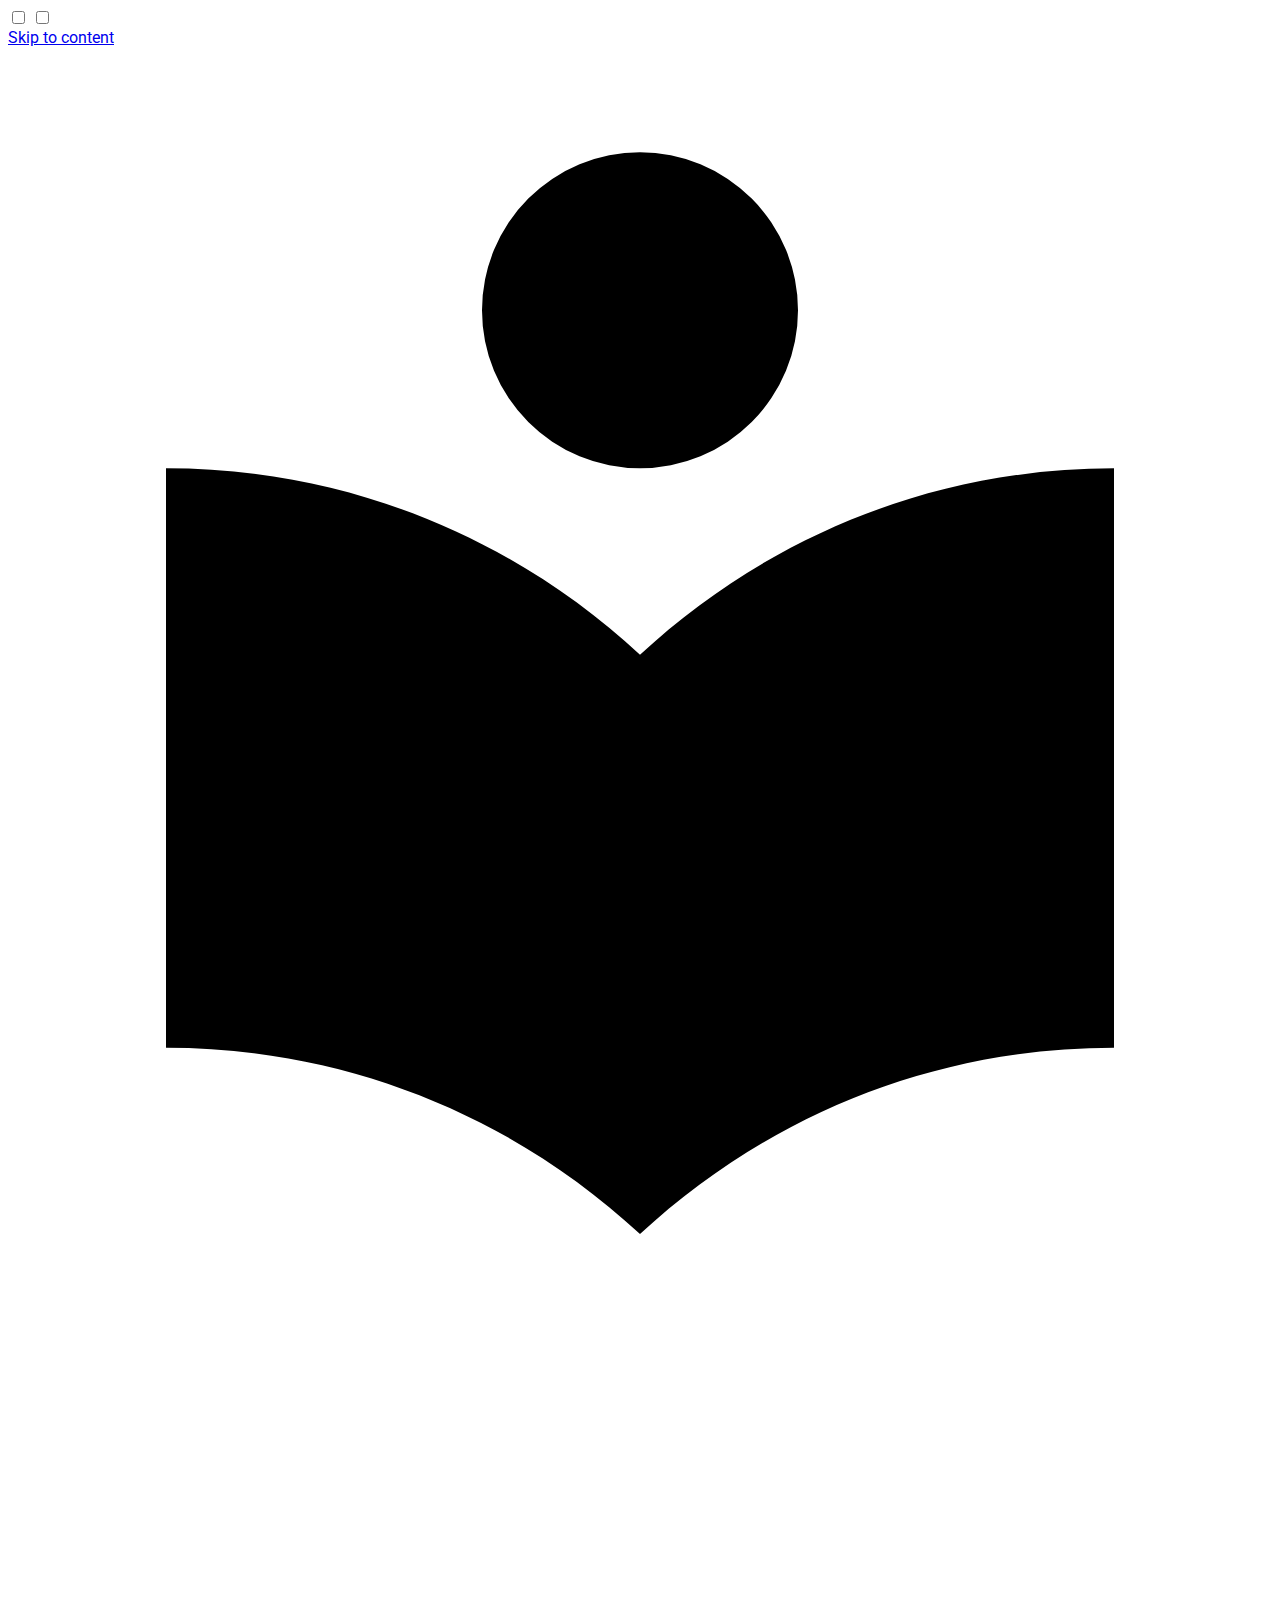
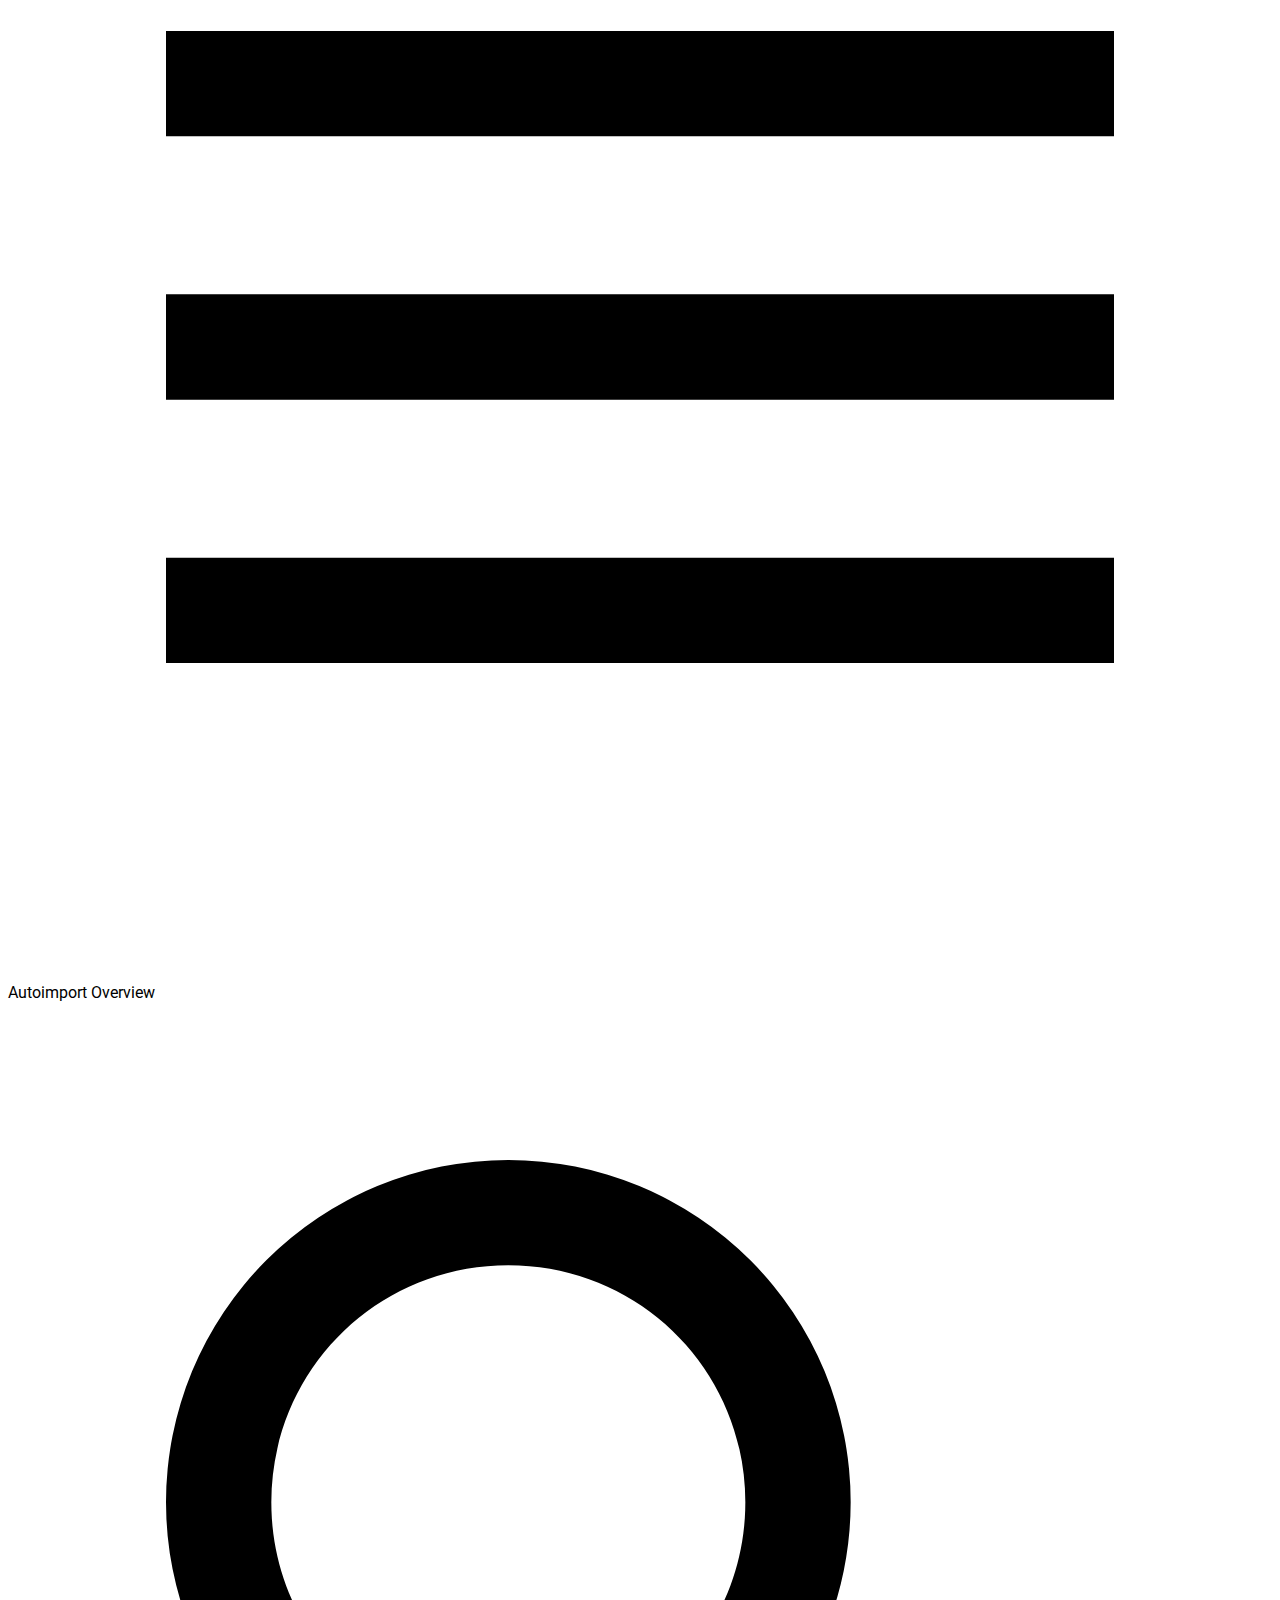
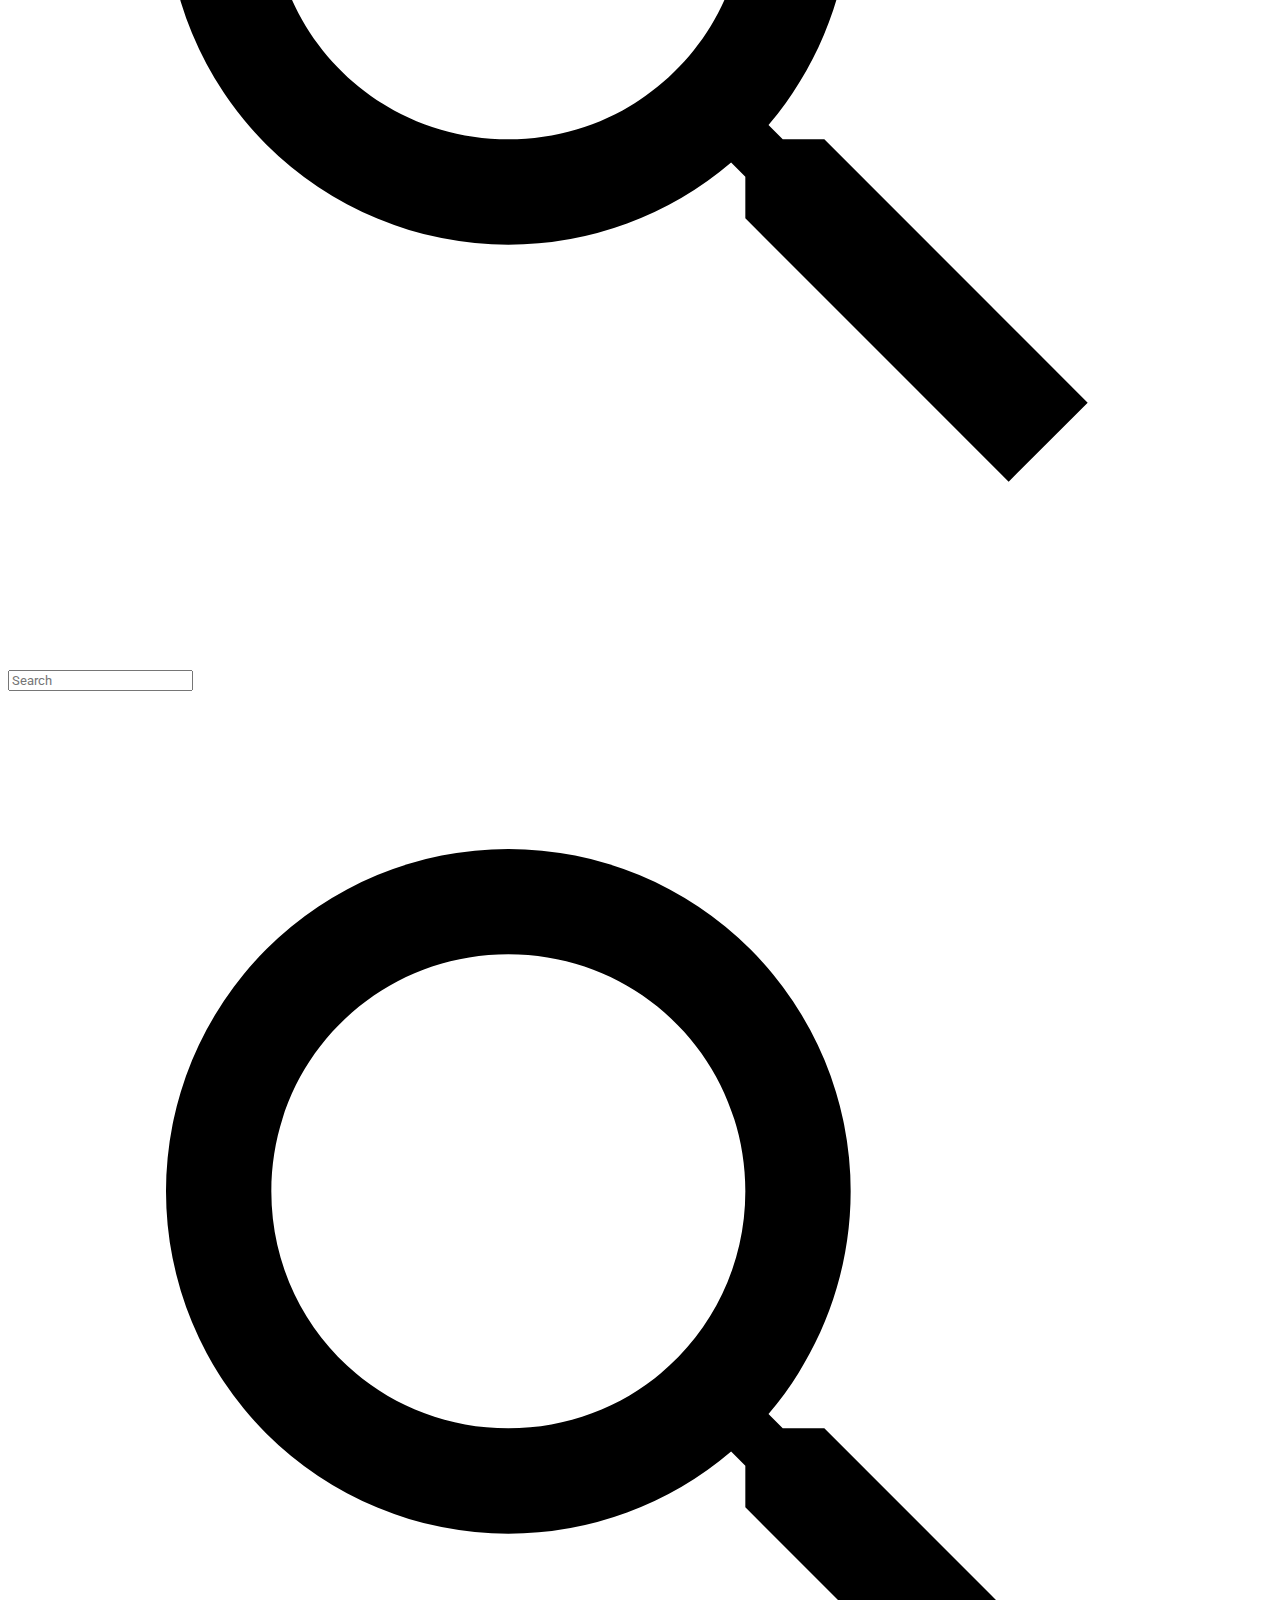
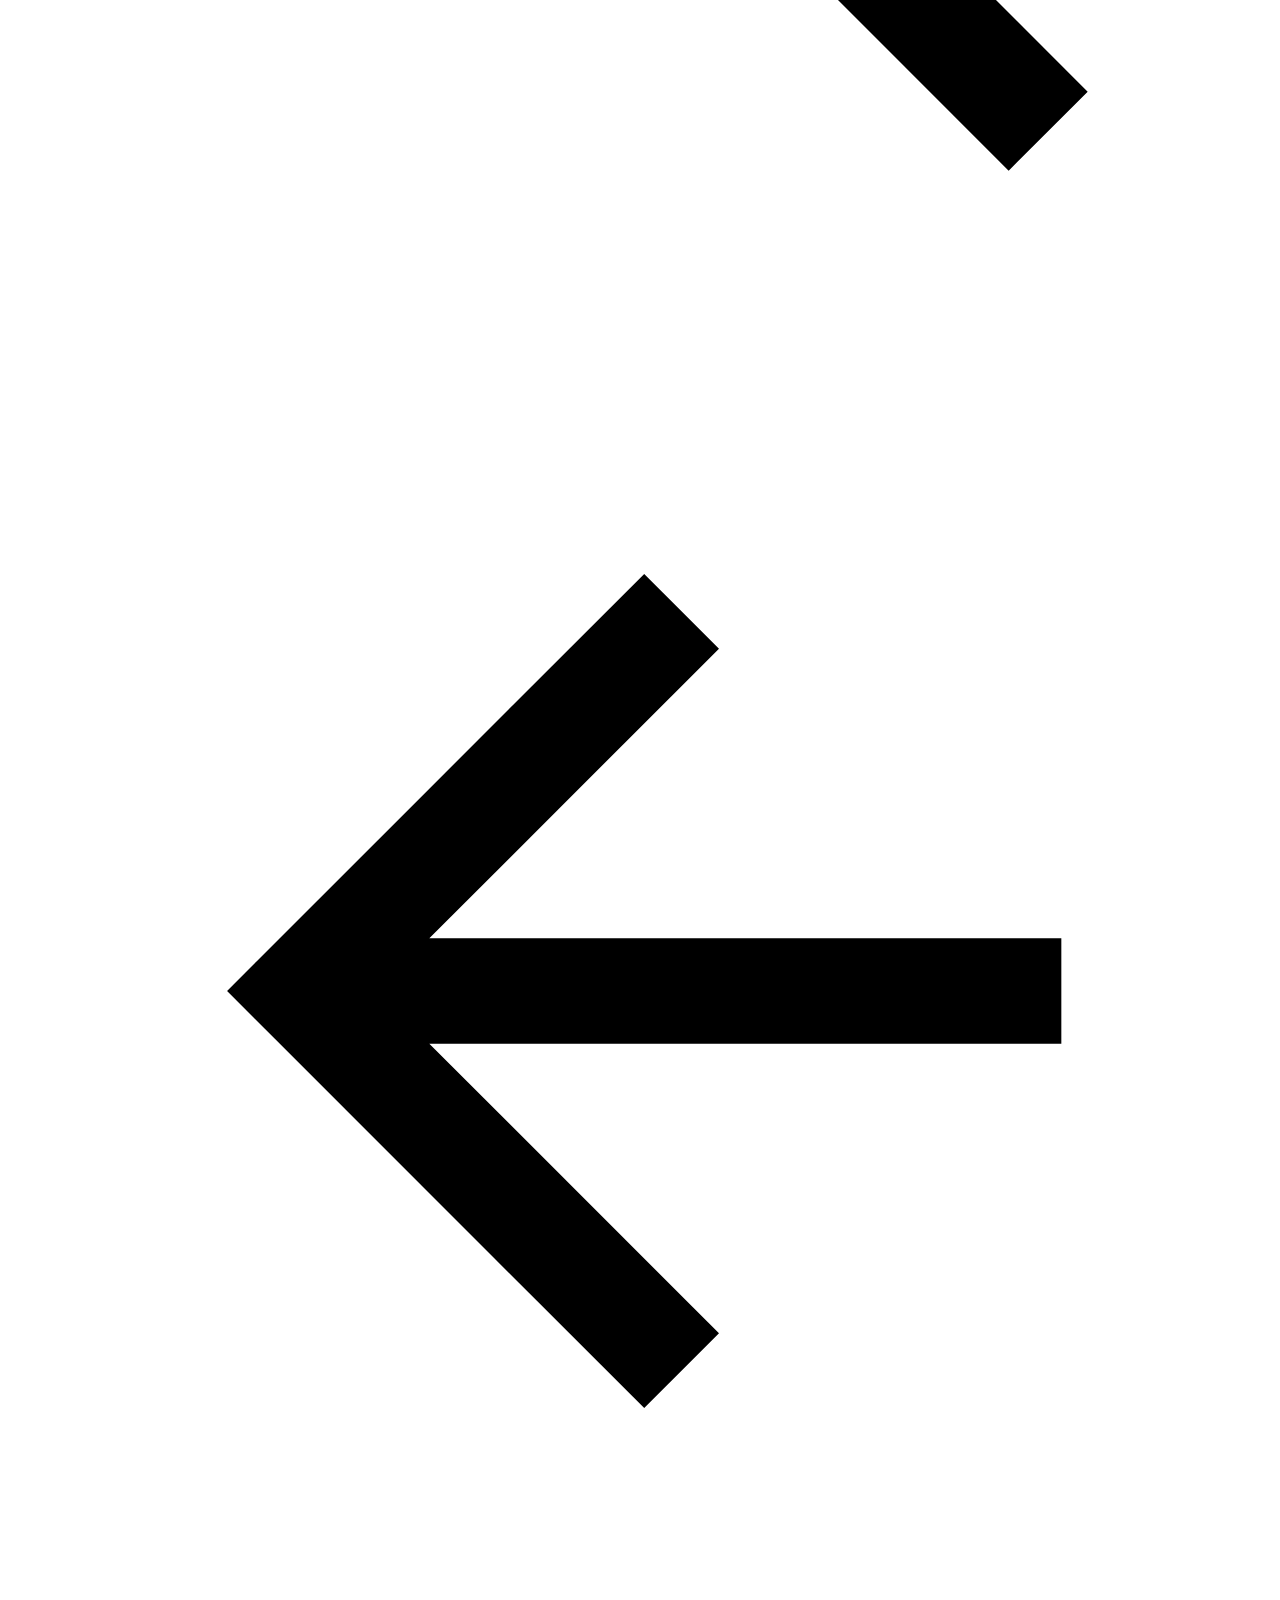
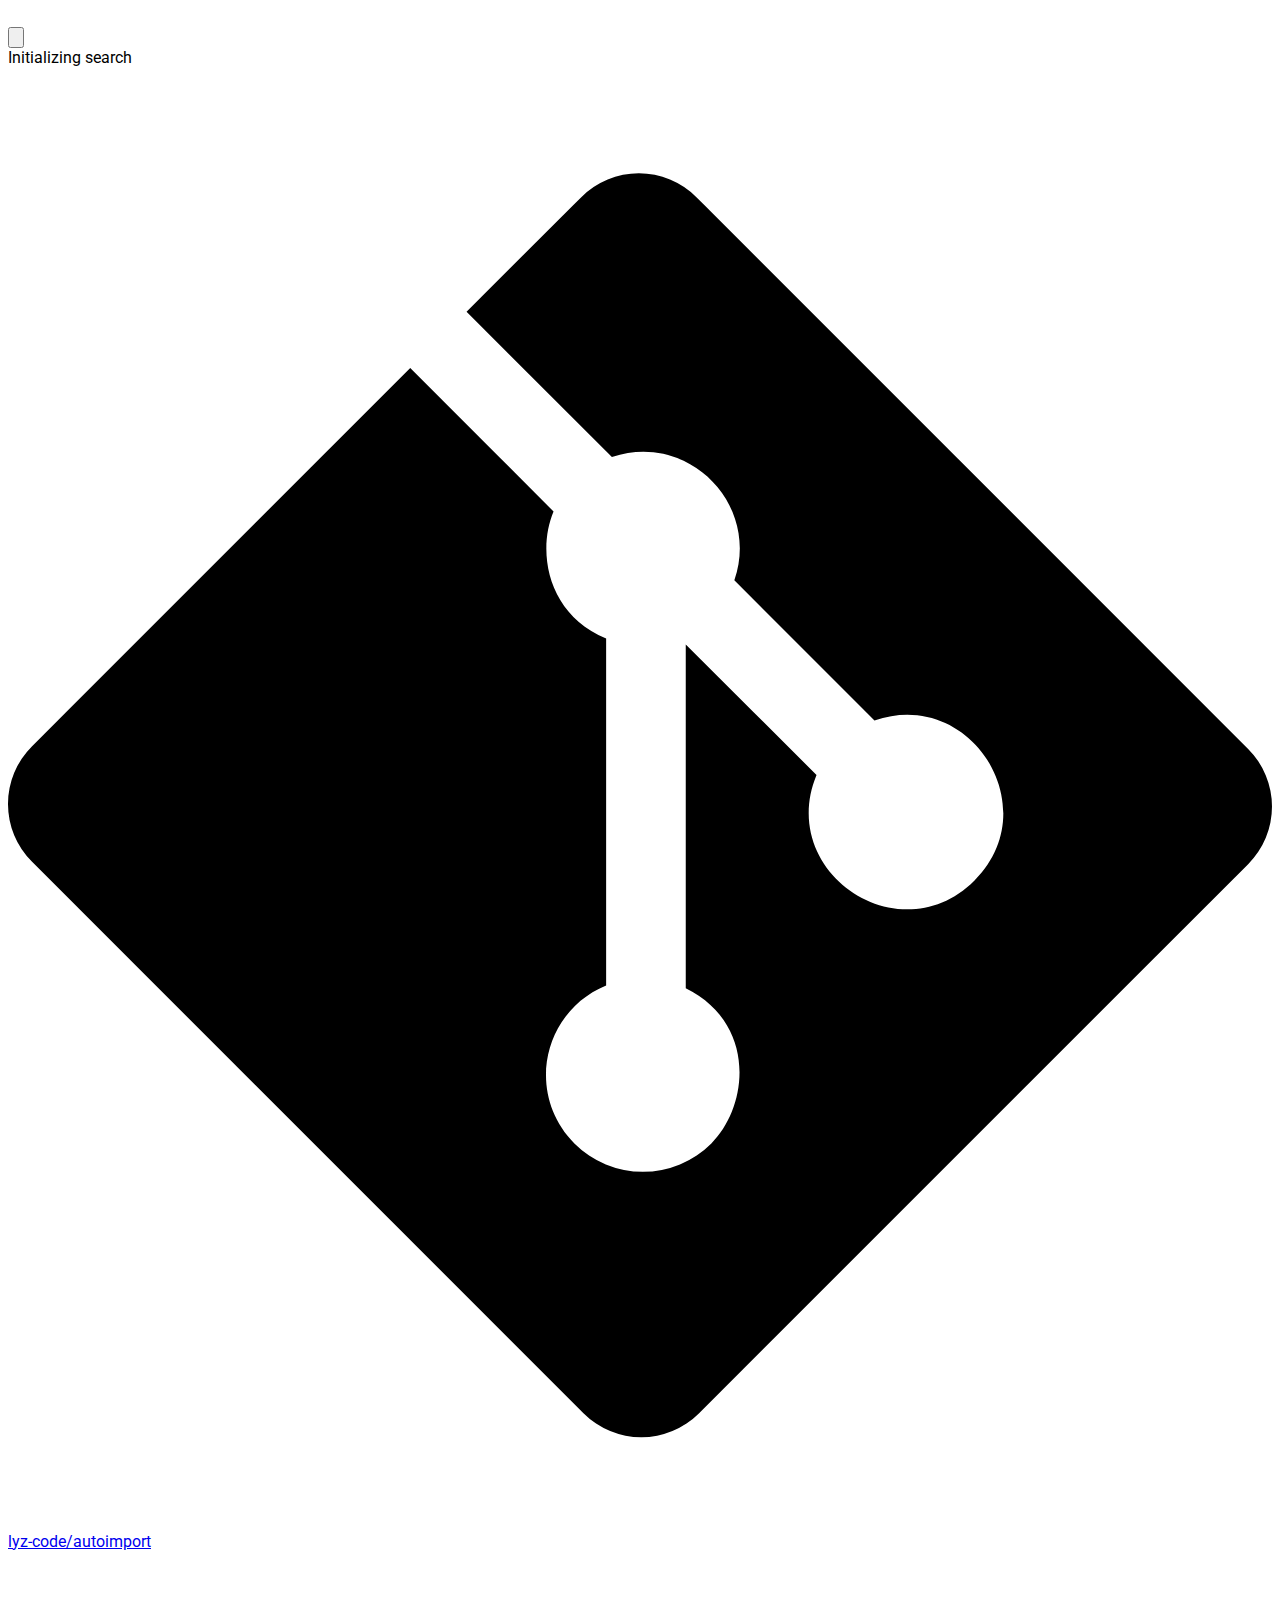
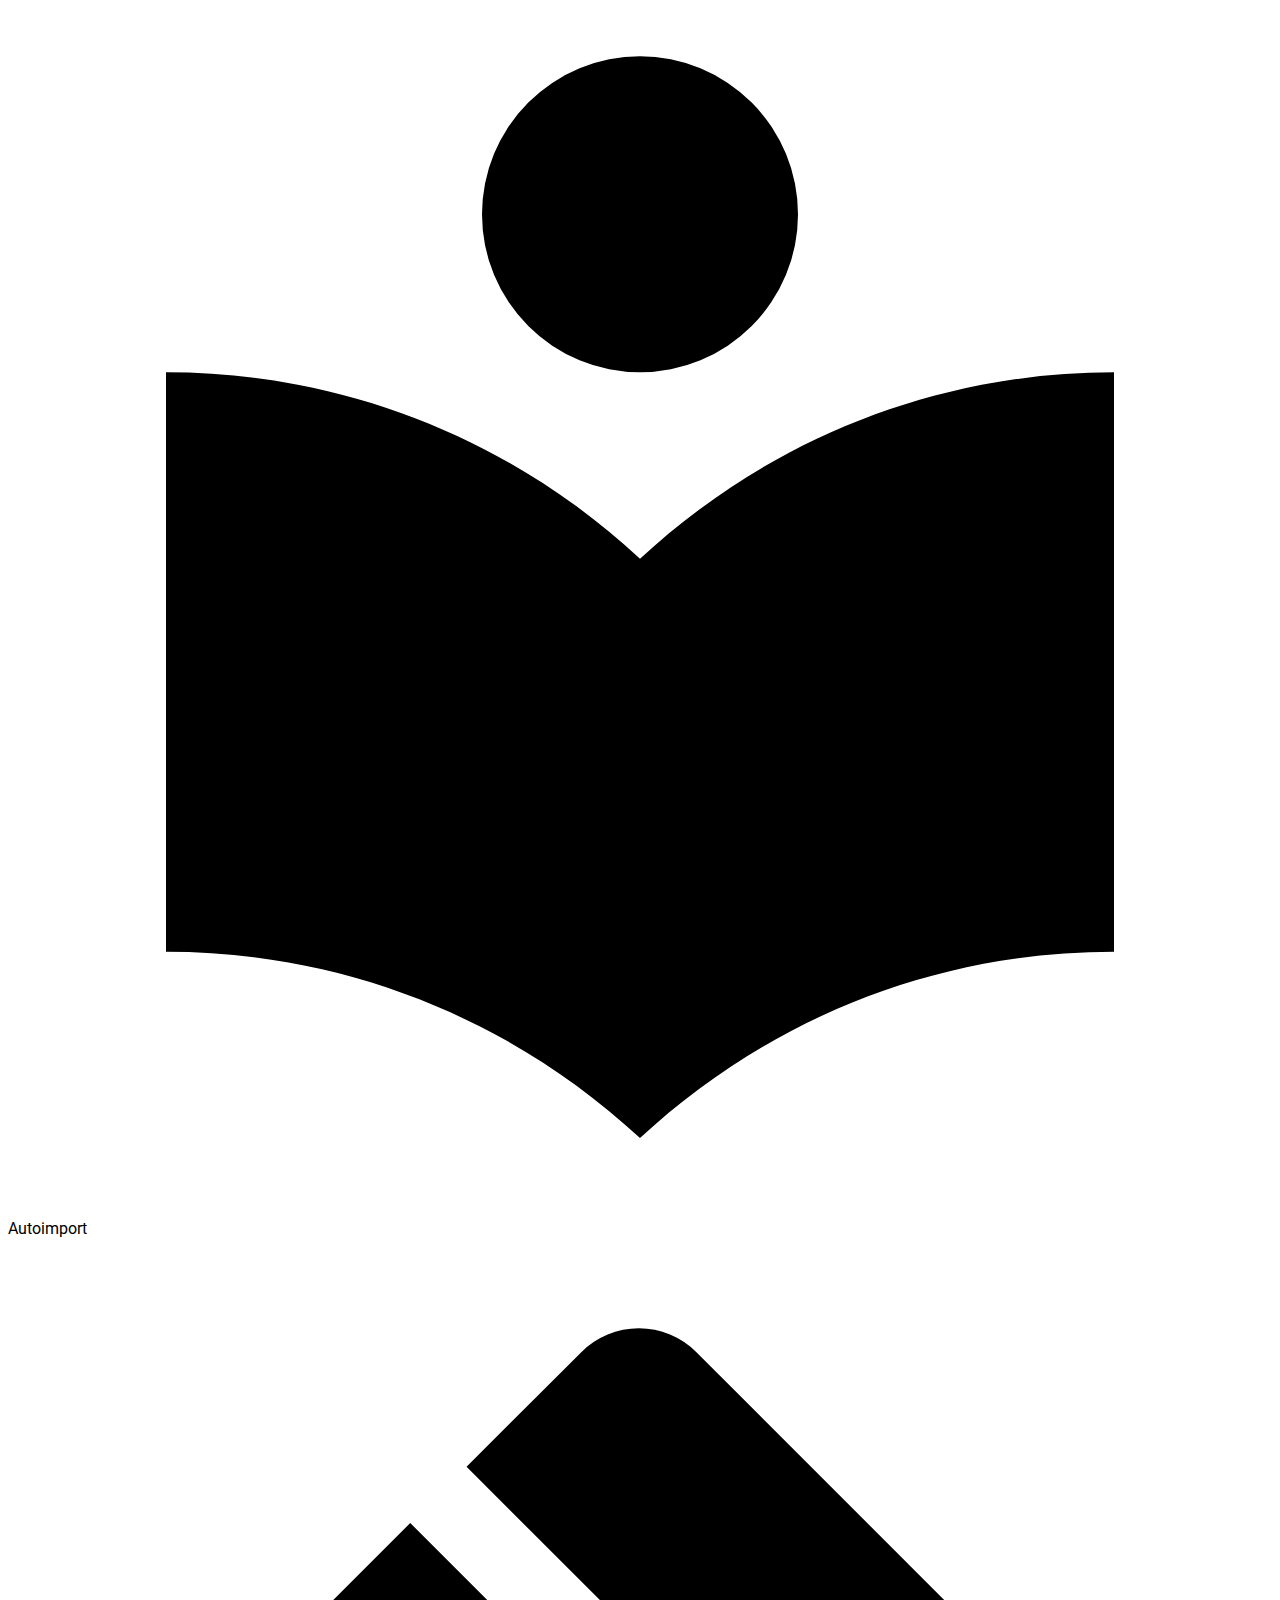
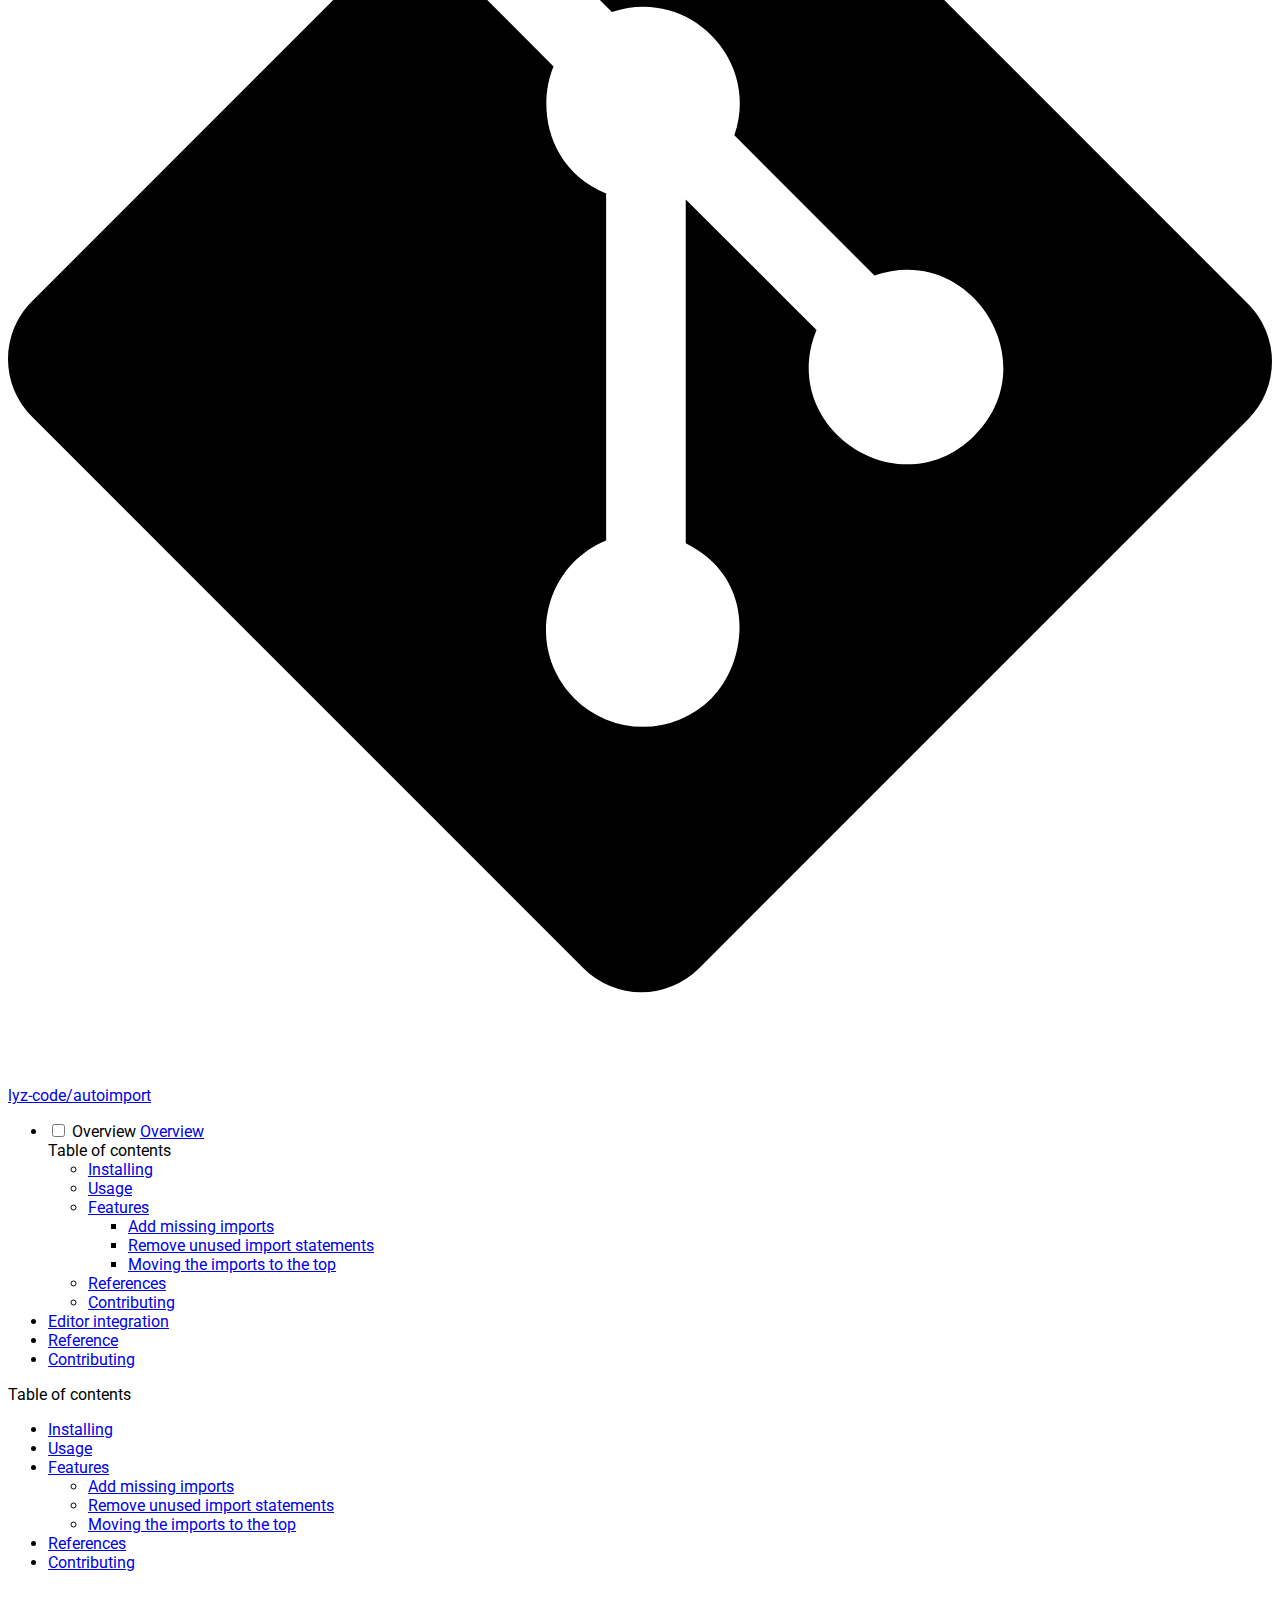
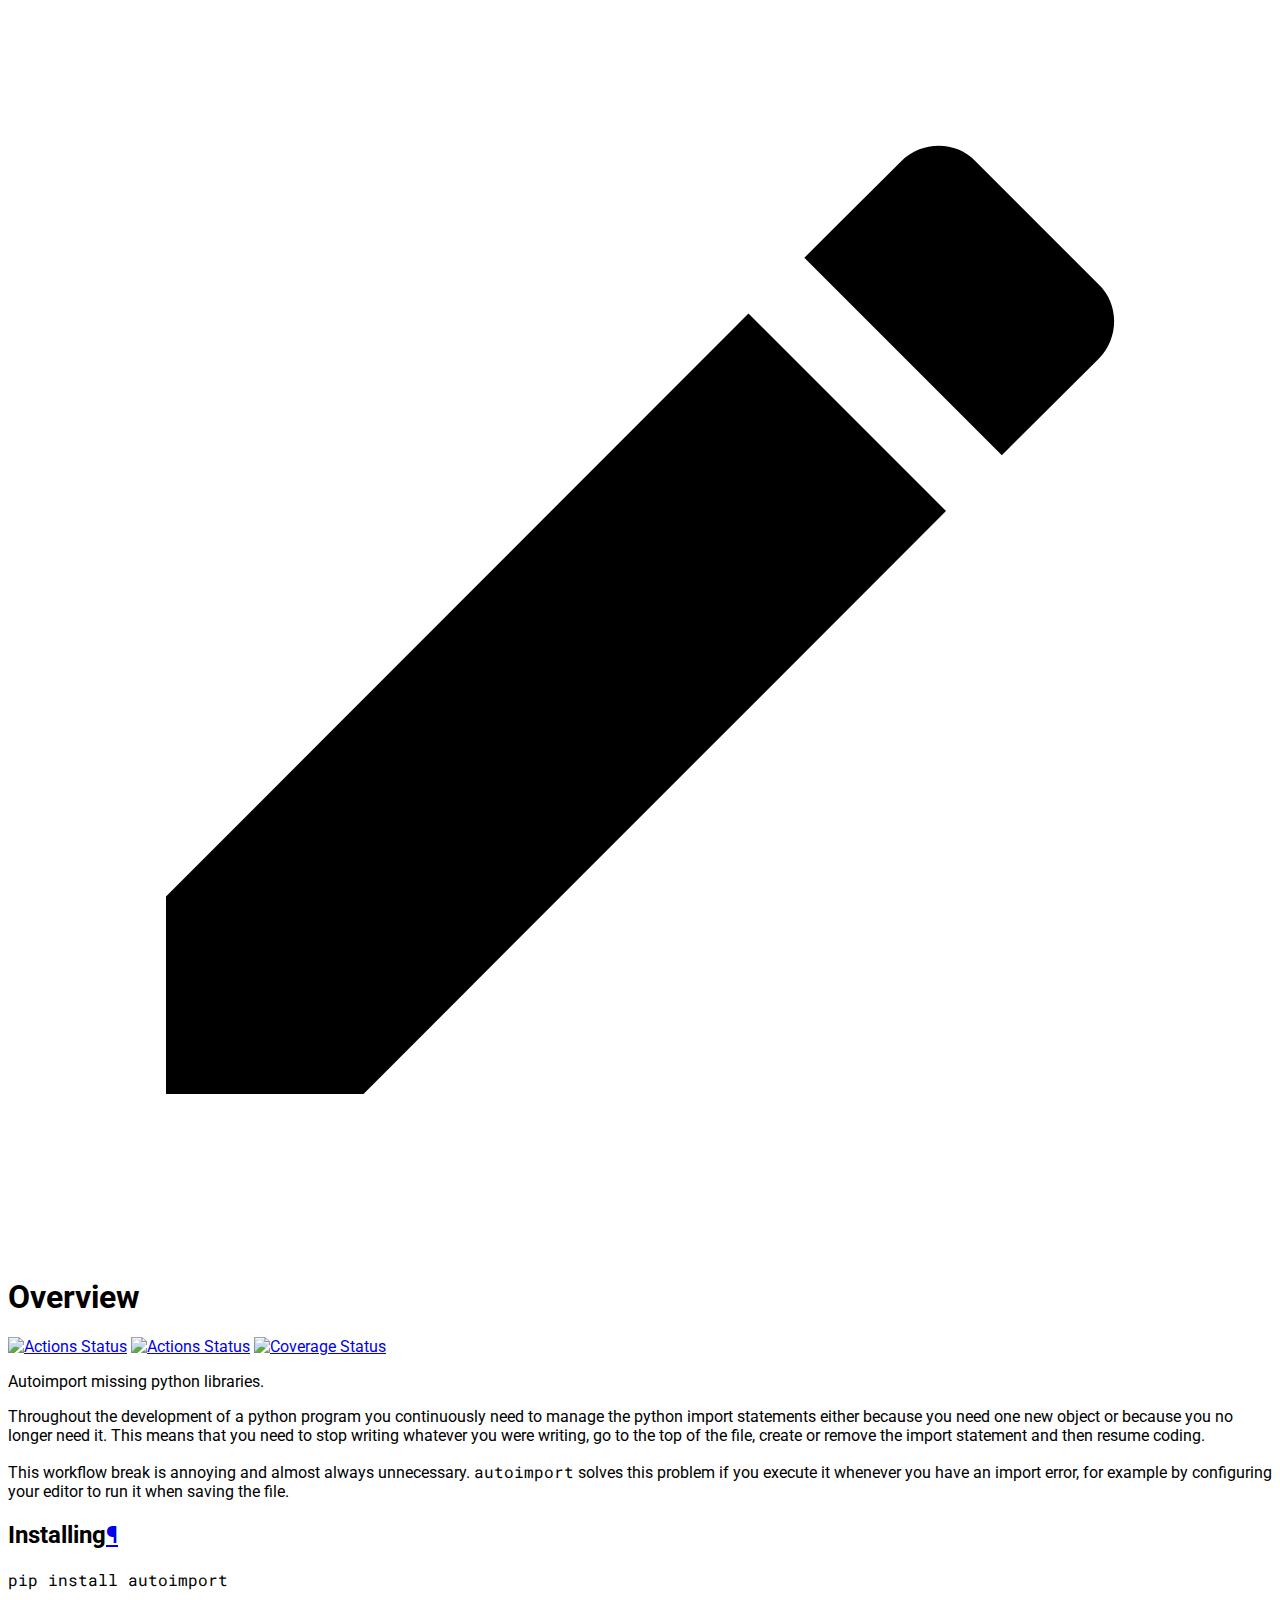
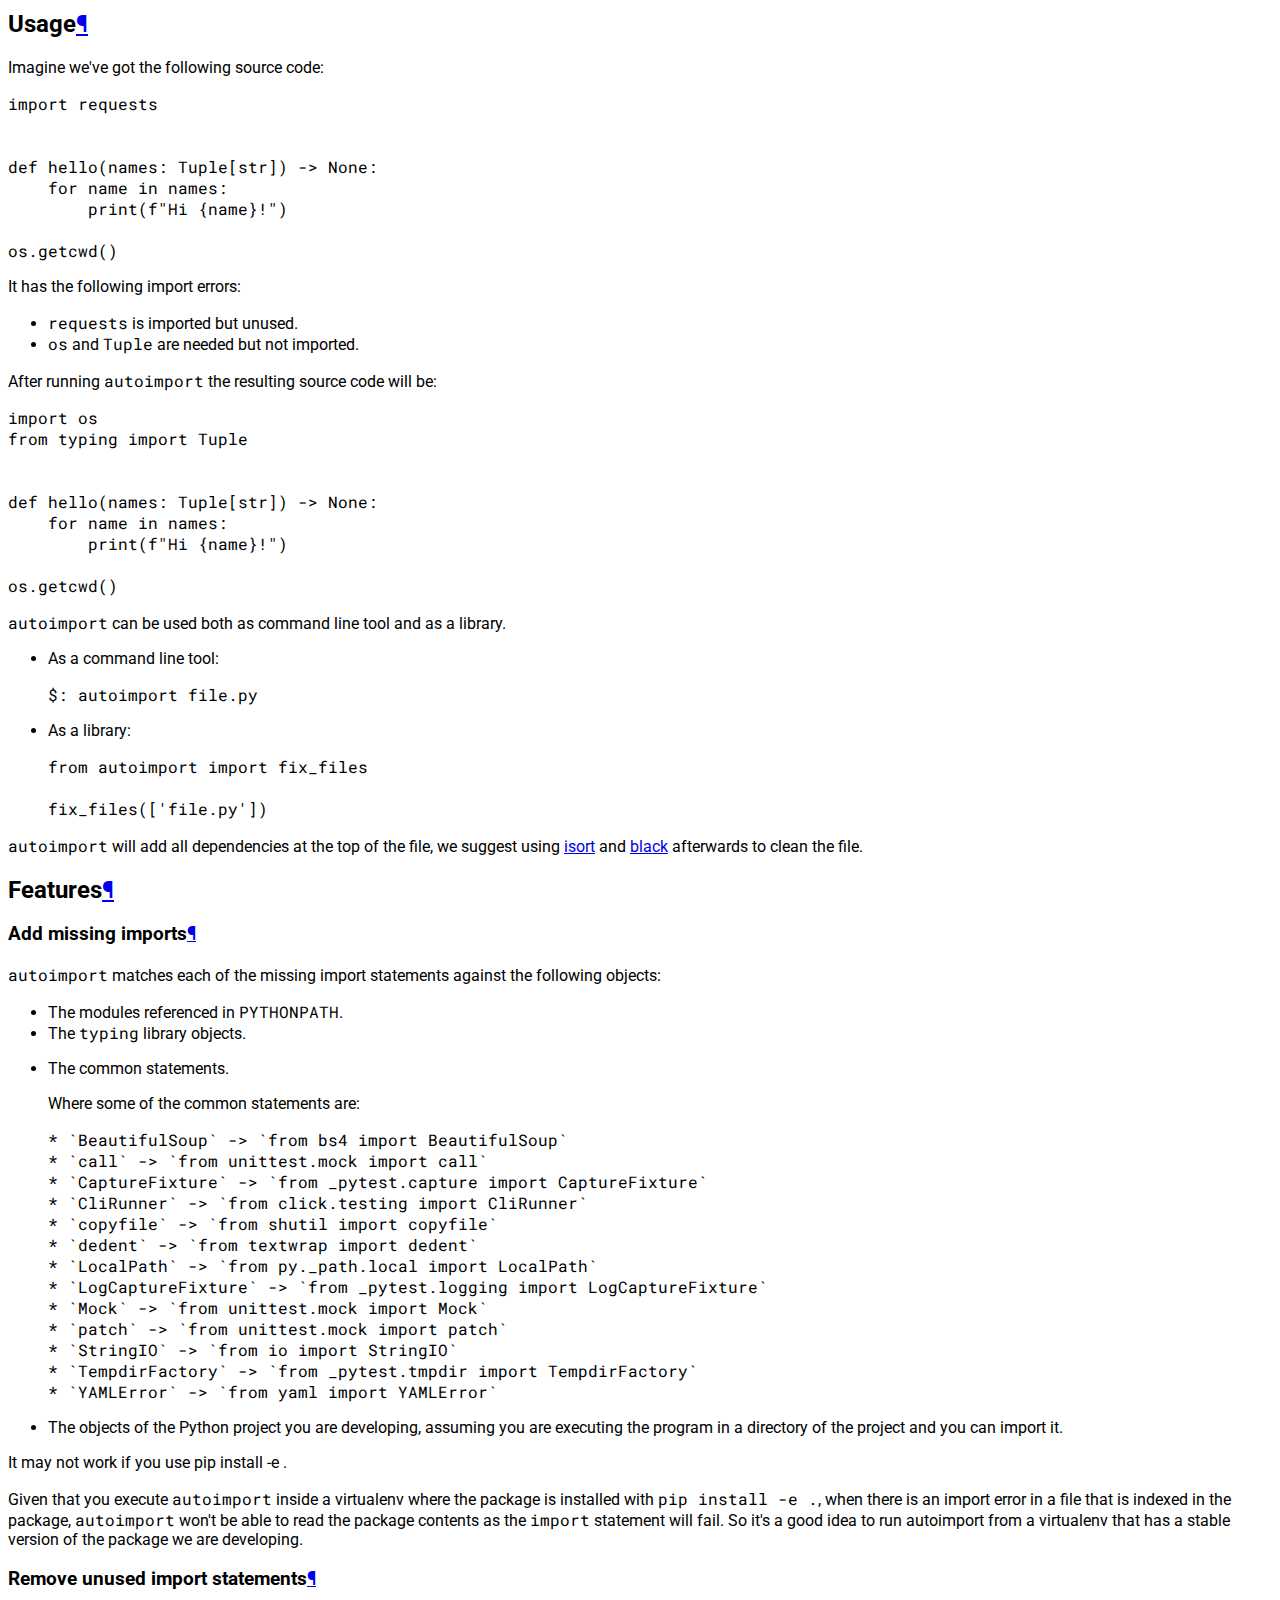
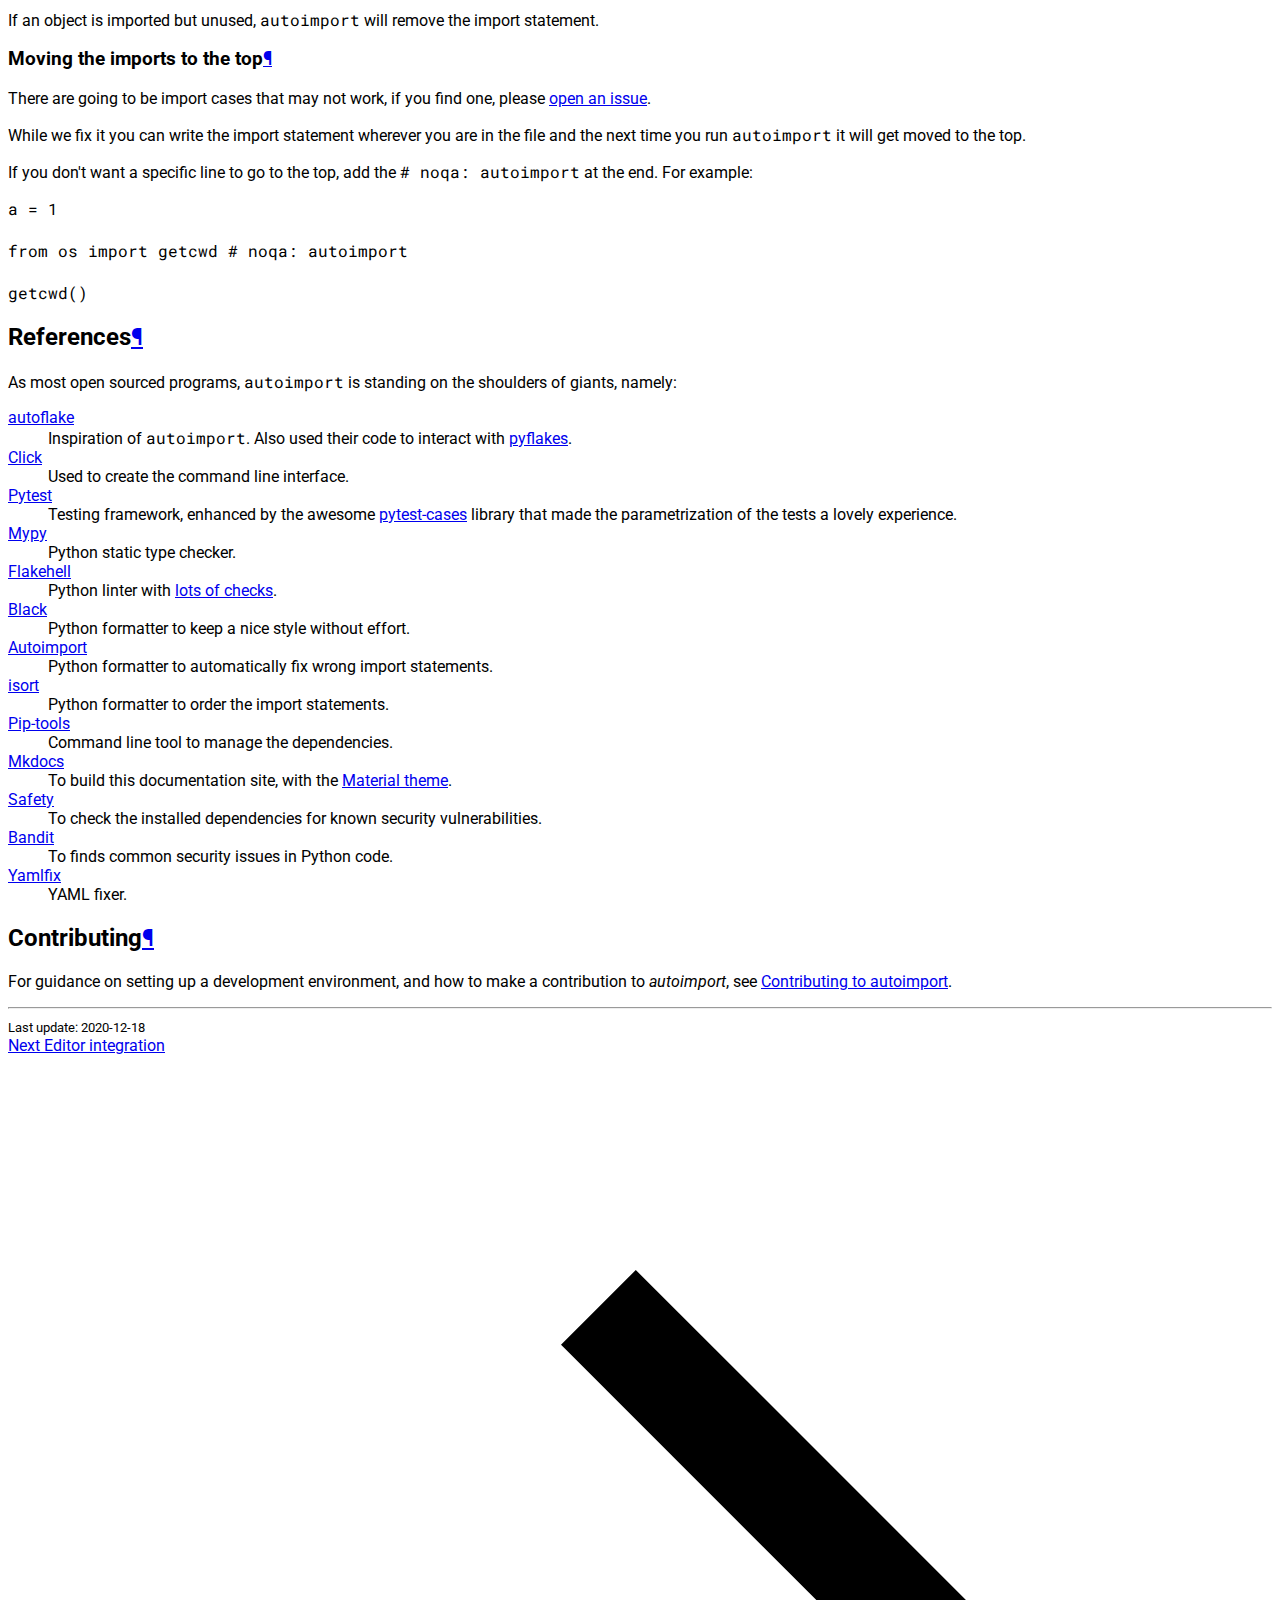
==== index.html @ 14c37ed3 "deploy: 58b71c7c22c865bc2e5f852d849bac4e841c8722" ====
<!doctype html><html lang=en class=no-js> <head><meta charset=utf-8><meta name=viewport content="width=device-width,initial-scale=1"><link href=https://lyz-code.github.io/autoimport/ rel=canonical><meta name=author content=Lyz><link rel="shortcut icon" href=assets/images/favicon.png><meta name=generator content="mkdocs-1.1.2, mkdocs-material-6.1.7"><title>Autoimport</title><link rel=stylesheet href=assets/stylesheets/main.19753c6b.min.css><link rel=stylesheet href=assets/stylesheets/palette.196e0c26.min.css><meta name=theme-color content=#546d78><link href=https://fonts.gstatic.com rel=preconnect crossorigin><link rel=stylesheet href="https://fonts.googleapis.com/css?family=Roboto:300,400,400i,700%7CRoboto+Mono&display=fallback"><style>body,input{font-family:"Roboto",-apple-system,BlinkMacSystemFont,Helvetica,Arial,sans-serif}code,kbd,pre{font-family:"Roboto Mono",SFMono-Regular,Consolas,Menlo,monospace}</style><link rel=stylesheet href=css/timeago.css><link rel=stylesheet href=stylesheets/extra.css><link rel=stylesheet href=stylesheets/links.css></head> <body dir=ltr data-md-color-scheme data-md-color-primary=blue-grey data-md-color-accent=light-blue> <input class=md-toggle data-md-toggle=drawer type=checkbox id=__drawer autocomplete=off> <input class=md-toggle data-md-toggle=search type=checkbox id=__search autocomplete=off> <label class=md-overlay for=__drawer></label> <div data-md-component=skip> <a href=#installing class=md-skip> Skip to content </a> </div> <div data-md-component=announce> </div> <header class=md-header data-md-component=header> <nav class="md-header-nav md-grid" aria-label=Header> <a href=https://lyz-code.github.io/autoimport title=Autoimport class="md-header-nav__button md-logo" aria-label=Autoimport> <svg xmlns=http://www.w3.org/2000/svg viewbox="0 0 24 24"><path d="M12 8a3 3 0 003-3 3 3 0 00-3-3 3 3 0 00-3 3 3 3 0 003 3m0 3.54C9.64 9.35 6.5 8 3 8v11c3.5 0 6.64 1.35 9 3.54 2.36-2.19 5.5-3.54 9-3.54V8c-3.5 0-6.64 1.35-9 3.54z"/></svg> </a> <label class="md-header-nav__button md-icon" for=__drawer> <svg xmlns=http://www.w3.org/2000/svg viewbox="0 0 24 24"><path d="M3 6h18v2H3V6m0 5h18v2H3v-2m0 5h18v2H3v-2z"/></svg> </label> <div class=md-header-nav__title data-md-component=header-title> <div class=md-header-nav__ellipsis> <span class="md-header-nav__topic md-ellipsis"> Autoimport </span> <span class="md-header-nav__topic md-ellipsis"> Overview </span> </div> </div> <label class="md-header-nav__button md-icon" for=__search> <svg xmlns=http://www.w3.org/2000/svg viewbox="0 0 24 24"><path d="M9.5 3A6.5 6.5 0 0116 9.5c0 1.61-.59 3.09-1.56 4.23l.27.27h.79l5 5-1.5 1.5-5-5v-.79l-.27-.27A6.516 6.516 0 019.5 16 6.5 6.5 0 013 9.5 6.5 6.5 0 019.5 3m0 2C7 5 5 7 5 9.5S7 14 9.5 14 14 12 14 9.5 12 5 9.5 5z"/></svg> </label> <div class=md-search data-md-component=search role=dialog> <label class=md-search__overlay for=__search></label> <div class=md-search__inner role=search> <form class=md-search__form name=search> <input type=text class=md-search__input name=query aria-label=Search placeholder=Search autocapitalize=off autocorrect=off autocomplete=off spellcheck=false data-md-component=search-query data-md-state=active required> <label class="md-search__icon md-icon" for=__search> <svg xmlns=http://www.w3.org/2000/svg viewbox="0 0 24 24"><path d="M9.5 3A6.5 6.5 0 0116 9.5c0 1.61-.59 3.09-1.56 4.23l.27.27h.79l5 5-1.5 1.5-5-5v-.79l-.27-.27A6.516 6.516 0 019.5 16 6.5 6.5 0 013 9.5 6.5 6.5 0 019.5 3m0 2C7 5 5 7 5 9.5S7 14 9.5 14 14 12 14 9.5 12 5 9.5 5z"/></svg> <svg xmlns=http://www.w3.org/2000/svg viewbox="0 0 24 24"><path d="M20 11v2H8l5.5 5.5-1.42 1.42L4.16 12l7.92-7.92L13.5 5.5 8 11h12z"/></svg> </label> <button type=reset class="md-search__icon md-icon" aria-label=Clear data-md-component=search-reset tabindex=-1> <svg xmlns=http://www.w3.org/2000/svg viewbox="0 0 24 24"><path d="M19 6.41L17.59 5 12 10.59 6.41 5 5 6.41 10.59 12 5 17.59 6.41 19 12 13.41 17.59 19 19 17.59 13.41 12 19 6.41z"/></svg> </button> </form> <div class=md-search__output> <div class=md-search__scrollwrap data-md-scrollfix> <div class=md-search-result data-md-component=search-result> <div class=md-search-result__meta> Initializing search </div> <ol class=md-search-result__list></ol> </div> </div> </div> </div> </div> <div class=md-header-nav__source> <a href=https://github.com/lyz-code/autoimport/ title="Go to repository" class=md-source> <div class="md-source__icon md-icon"> <svg xmlns=http://www.w3.org/2000/svg viewbox="0 0 448 512"><path d="M439.55 236.05L244 40.45a28.87 28.87 0 00-40.81 0l-40.66 40.63 51.52 51.52c27.06-9.14 52.68 16.77 43.39 43.68l49.66 49.66c34.23-11.8 61.18 31 35.47 56.69-26.49 26.49-70.21-2.87-56-37.34L240.22 199v121.85c25.3 12.54 22.26 41.85 9.08 55a34.34 34.34 0 01-48.55 0c-17.57-17.6-11.07-46.91 11.25-56v-123c-20.8-8.51-24.6-30.74-18.64-45L142.57 101 8.45 235.14a28.86 28.86 0 000 40.81l195.61 195.6a28.86 28.86 0 0040.8 0l194.69-194.69a28.86 28.86 0 000-40.81z"/></svg> </div> <div class=md-source__repository> lyz-code/autoimport </div> </a> </div> </nav> </header> <div class=md-container data-md-component=container> <main class=md-main data-md-component=main> <div class="md-main__inner md-grid"> <div class="md-sidebar md-sidebar--primary" data-md-component=navigation> <div class=md-sidebar__scrollwrap> <div class=md-sidebar__inner> <nav class="md-nav md-nav--primary" aria-label=Navigation data-md-level=0> <label class=md-nav__title for=__drawer> <a href=https://lyz-code.github.io/autoimport title=Autoimport class="md-nav__button md-logo" aria-label=Autoimport> <svg xmlns=http://www.w3.org/2000/svg viewbox="0 0 24 24"><path d="M12 8a3 3 0 003-3 3 3 0 00-3-3 3 3 0 00-3 3 3 3 0 003 3m0 3.54C9.64 9.35 6.5 8 3 8v11c3.5 0 6.64 1.35 9 3.54 2.36-2.19 5.5-3.54 9-3.54V8c-3.5 0-6.64 1.35-9 3.54z"/></svg> </a> Autoimport </label> <div class=md-nav__source> <a href=https://github.com/lyz-code/autoimport/ title="Go to repository" class=md-source> <div class="md-source__icon md-icon"> <svg xmlns=http://www.w3.org/2000/svg viewbox="0 0 448 512"><path d="M439.55 236.05L244 40.45a28.87 28.87 0 00-40.81 0l-40.66 40.63 51.52 51.52c27.06-9.14 52.68 16.77 43.39 43.68l49.66 49.66c34.23-11.8 61.18 31 35.47 56.69-26.49 26.49-70.21-2.87-56-37.34L240.22 199v121.85c25.3 12.54 22.26 41.85 9.08 55a34.34 34.34 0 01-48.55 0c-17.57-17.6-11.07-46.91 11.25-56v-123c-20.8-8.51-24.6-30.74-18.64-45L142.57 101 8.45 235.14a28.86 28.86 0 000 40.81l195.61 195.6a28.86 28.86 0 0040.8 0l194.69-194.69a28.86 28.86 0 000-40.81z"/></svg> </div> <div class=md-source__repository> lyz-code/autoimport </div> </a> </div> <ul class=md-nav__list data-md-scrollfix> <li class="md-nav__item md-nav__item--active"> <input class="md-nav__toggle md-toggle" data-md-toggle=toc type=checkbox id=__toc> <label class="md-nav__link md-nav__link--active" for=__toc> Overview <span class="md-nav__icon md-icon"></span> </label> <a href=. class="md-nav__link md-nav__link--active"> Overview </a> <nav class="md-nav md-nav--secondary" aria-label="Table of contents"> <label class=md-nav__title for=__toc> <span class="md-nav__icon md-icon"></span> Table of contents </label> <ul class=md-nav__list data-md-scrollfix> <li class=md-nav__item> <a href=#installing class=md-nav__link> Installing </a> </li> <li class=md-nav__item> <a href=#usage class=md-nav__link> Usage </a> </li> <li class=md-nav__item> <a href=#features class=md-nav__link> Features </a> <nav class=md-nav aria-label=Features> <ul class=md-nav__list> <li class=md-nav__item> <a href=#add-missing-imports class=md-nav__link> Add missing imports </a> </li> <li class=md-nav__item> <a href=#remove-unused-import-statements class=md-nav__link> Remove unused import statements </a> </li> <li class=md-nav__item> <a href=#moving-the-imports-to-the-top class=md-nav__link> Moving the imports to the top </a> </li> </ul> </nav> </li> <li class=md-nav__item> <a href=#references class=md-nav__link> References </a> </li> <li class=md-nav__item> <a href=#contributing class=md-nav__link> Contributing </a> </li> </ul> </nav> </li> <li class=md-nav__item> <a href=editor_integration/ class=md-nav__link> Editor integration </a> </li> <li class=md-nav__item> <a href=reference/ class=md-nav__link> Reference </a> </li> <li class=md-nav__item> <a href=contributing/ class=md-nav__link> Contributing </a> </li> </ul> </nav> </div> </div> </div> <div class="md-sidebar md-sidebar--secondary" data-md-component=toc> <div class=md-sidebar__scrollwrap> <div class=md-sidebar__inner> <nav class="md-nav md-nav--secondary" aria-label="Table of contents"> <label class=md-nav__title for=__toc> <span class="md-nav__icon md-icon"></span> Table of contents </label> <ul class=md-nav__list data-md-scrollfix> <li class=md-nav__item> <a href=#installing class=md-nav__link> Installing </a> </li> <li class=md-nav__item> <a href=#usage class=md-nav__link> Usage </a> </li> <li class=md-nav__item> <a href=#features class=md-nav__link> Features </a> <nav class=md-nav aria-label=Features> <ul class=md-nav__list> <li class=md-nav__item> <a href=#add-missing-imports class=md-nav__link> Add missing imports </a> </li> <li class=md-nav__item> <a href=#remove-unused-import-statements class=md-nav__link> Remove unused import statements </a> </li> <li class=md-nav__item> <a href=#moving-the-imports-to-the-top class=md-nav__link> Moving the imports to the top </a> </li> </ul> </nav> </li> <li class=md-nav__item> <a href=#references class=md-nav__link> References </a> </li> <li class=md-nav__item> <a href=#contributing class=md-nav__link> Contributing </a> </li> </ul> </nav> </div> </div> </div> <div class=md-content> <article class="md-content__inner md-typeset"> <a href=https://github.com/lyz-code/autoimport/edit/master/docs/index.md title="Edit this page" class="md-content__button md-icon"> <svg xmlns=http://www.w3.org/2000/svg viewbox="0 0 24 24"><path d="M20.71 7.04c.39-.39.39-1.04 0-1.41l-2.34-2.34c-.37-.39-1.02-.39-1.41 0l-1.84 1.83 3.75 3.75M3 17.25V21h3.75L17.81 9.93l-3.75-3.75L3 17.25z"/></svg> </a> <h1>Overview</h1> <p><a href=https://github.com/lyz-code/autoimport/actions><img alt="Actions Status" src=https://github.com/lyz-code/autoimport/workflows/Tests/badge.svg></a> <a href=https://github.com/lyz-code/autoimport/actions><img alt="Actions Status" src=https://github.com/lyz-code/autoimport/workflows/Build/badge.svg></a> <a href="https://coveralls.io/github/lyz-code/autoimport?branch=master"><img alt="Coverage Status" src="https://coveralls.io/repos/github/lyz-code/autoimport/badge.svg?branch=master"></a></p> <p>Autoimport missing python libraries.</p> <p>Throughout the development of a python program you continuously need to manage the python import statements either because you need one new object or because you no longer need it. This means that you need to stop writing whatever you were writing, go to the top of the file, create or remove the import statement and then resume coding.</p> <p>This workflow break is annoying and almost always unnecessary. <code>autoimport</code> solves this problem if you execute it whenever you have an import error, for example by configuring your editor to run it when saving the file.</p> <h2 id=installing>Installing<a class=headerlink href=#installing title="Permanent link">&para;</a></h2> <div class=highlight><pre><span></span><code>pip install autoimport
</code></pre></div> <h2 id=usage>Usage<a class=headerlink href=#usage title="Permanent link">&para;</a></h2> <p>Imagine we've got the following source code:</p> <div class=highlight><pre><span></span><code><span class=kn>import</span> <span class=nn>requests</span>


<span class=k>def</span> <span class=nf>hello</span><span class=p>(</span><span class=n>names</span><span class=p>:</span> <span class=n>Tuple</span><span class=p>[</span><span class=nb>str</span><span class=p>])</span> <span class=o>-&gt;</span> <span class=kc>None</span><span class=p>:</span>
    <span class=k>for</span> <span class=n>name</span> <span class=ow>in</span> <span class=n>names</span><span class=p>:</span>
        <span class=nb>print</span><span class=p>(</span><span class=sa>f</span><span class=s2>&quot;Hi </span><span class=si>{</span><span class=n>name</span><span class=si>}</span><span class=s2>!&quot;</span><span class=p>)</span>

<span class=n>os</span><span class=o>.</span><span class=n>getcwd</span><span class=p>()</span>
</code></pre></div> <p>It has the following import errors:</p> <ul> <li><code>requests</code> is imported but unused.</li> <li><code>os</code> and <code>Tuple</code> are needed but not imported.</li> </ul> <p>After running <code>autoimport</code> the resulting source code will be:</p> <div class=highlight><pre><span></span><code><span class=kn>import</span> <span class=nn>os</span>
<span class=kn>from</span> <span class=nn>typing</span> <span class=kn>import</span> <span class=n>Tuple</span>


<span class=k>def</span> <span class=nf>hello</span><span class=p>(</span><span class=n>names</span><span class=p>:</span> <span class=n>Tuple</span><span class=p>[</span><span class=nb>str</span><span class=p>])</span> <span class=o>-&gt;</span> <span class=kc>None</span><span class=p>:</span>
    <span class=k>for</span> <span class=n>name</span> <span class=ow>in</span> <span class=n>names</span><span class=p>:</span>
        <span class=nb>print</span><span class=p>(</span><span class=sa>f</span><span class=s2>&quot;Hi </span><span class=si>{</span><span class=n>name</span><span class=si>}</span><span class=s2>!&quot;</span><span class=p>)</span>

<span class=n>os</span><span class=o>.</span><span class=n>getcwd</span><span class=p>()</span>
</code></pre></div> <p><code>autoimport</code> can be used both as command line tool and as a library.</p> <ul> <li> <p>As a command line tool:</p> <div class=highlight><pre><span></span><code>$: autoimport file.py
</code></pre></div> </li> <li> <p>As a library:</p> <div class=highlight><pre><span></span><code><span class=kn>from</span> <span class=nn>autoimport</span> <span class=kn>import</span> <span class=n>fix_files</span>

<span class=n>fix_files</span><span class=p>([</span><span class=s1>&#39;file.py&#39;</span><span class=p>])</span>
</code></pre></div> </li> </ul> <div class="admonition warning"> <p><code>autoimport</code> will add all dependencies at the top of the file, we suggest using <a href=https://pycqa.github.io/isort>isort</a> and <a href=https://black.readthedocs.io/en/stable/ >black</a> afterwards to clean the file.</p> </div> <h2 id=features>Features<a class=headerlink href=#features title="Permanent link">&para;</a></h2> <h3 id=add-missing-imports>Add missing imports<a class=headerlink href=#add-missing-imports title="Permanent link">&para;</a></h3> <p><code>autoimport</code> matches each of the missing import statements against the following objects:</p> <ul> <li>The modules referenced in <code>PYTHONPATH</code>.</li> <li>The <code>typing</code> library objects.</li> <li> <p>The common statements.</p> <p>Where some of the common statements are:</p> <pre><code>* `BeautifulSoup` -&gt; `from bs4 import BeautifulSoup`
* `call` -&gt; `from unittest.mock import call`
* `CaptureFixture` -&gt; `from _pytest.capture import CaptureFixture`
* `CliRunner` -&gt; `from click.testing import CliRunner`
* `copyfile` -&gt; `from shutil import copyfile`
* `dedent` -&gt; `from textwrap import dedent`
* `LocalPath` -&gt; `from py._path.local import LocalPath`
* `LogCaptureFixture` -&gt; `from _pytest.logging import LogCaptureFixture`
* `Mock` -&gt; `from unittest.mock import Mock`
* `patch` -&gt; `from unittest.mock import patch`
* `StringIO` -&gt; `from io import StringIO`
* `TempdirFactory` -&gt; `from _pytest.tmpdir import TempdirFactory`
* `YAMLError` -&gt; `from yaml import YAMLError`
</code></pre> </li> <li> <p>The objects of the Python project you are developing, assuming you are executing the program in a directory of the project and you can import it.</p> </li> </ul> <div class="admonition warning"> <p class=admonition-title>It may not work if you use pip install -e .</p> <p>Given that you execute <code>autoimport</code> inside a virtualenv where the package is installed with <code>pip install -e .</code>, when there is an import error in a file that is indexed in the package, <code>autoimport</code> won't be able to read the package contents as the <code>import</code> statement will fail. So it's a good idea to run autoimport from a virtualenv that has a stable version of the package we are developing.</p> </div> <h3 id=remove-unused-import-statements>Remove unused import statements<a class=headerlink href=#remove-unused-import-statements title="Permanent link">&para;</a></h3> <p>If an object is imported but unused, <code>autoimport</code> will remove the import statement.</p> <h3 id=moving-the-imports-to-the-top>Moving the imports to the top<a class=headerlink href=#moving-the-imports-to-the-top title="Permanent link">&para;</a></h3> <p>There are going to be import cases that may not work, if you find one, please <a href="https://github.com/lyz-code/autoimport/issues/new?labels=bug&template=bug.md">open an issue</a>.</p> <p>While we fix it you can write the import statement wherever you are in the file and the next time you run <code>autoimport</code> it will get moved to the top.</p> <p>If you don't want a specific line to go to the top, add the <code># noqa: autoimport</code> at the end. For example:</p> <div class=highlight><pre><span></span><code><span class=n>a</span> <span class=o>=</span> <span class=mi>1</span>

<span class=kn>from</span> <span class=nn>os</span> <span class=kn>import</span> <span class=n>getcwd</span> <span class=c1># noqa: autoimport</span>

<span class=n>getcwd</span><span class=p>()</span>
</code></pre></div> <h2 id=references>References<a class=headerlink href=#references title="Permanent link">&para;</a></h2> <p>As most open sourced programs, <code>autoimport</code> is standing on the shoulders of giants, namely:</p> <dl> <dt><a href=https://pypi.org/project/autoflake/ >autoflake</a></dt> <dd>Inspiration of <code>autoimport</code>. Also used their code to interact with <a href=https://pypi.org/project/pyflakes/ >pyflakes</a>.</dd> <dt><a href=https://click.palletsprojects.com/ >Click</a></dt> <dd>Used to create the command line interface.</dd> <dt><a href=https://docs.pytest.org/en/latest>Pytest</a></dt> <dd>Testing framework, enhanced by the awesome <a href=https://smarie.github.io/python-pytest-cases/ >pytest-cases</a> library that made the parametrization of the tests a lovely experience.</dd> <dt><a href=https://mypy.readthedocs.io/en/stable/ >Mypy</a></dt> <dd>Python static type checker.</dd> <dt><a href=https://github.com/life4/flakehell>Flakehell</a></dt> <dd>Python linter with <a href=https://lyz-code.github.io/blue-book/devops/flakehell/#plugins>lots of checks</a>.</dd> <dt><a href=https://black.readthedocs.io/en/stable/ >Black</a></dt> <dd>Python formatter to keep a nice style without effort.</dd> <dt><a href=https://github.com/lyz-code/autoimport>Autoimport</a></dt> <dd>Python formatter to automatically fix wrong import statements.</dd> <dt><a href=https://github.com/timothycrosley/isort>isort</a></dt> <dd>Python formatter to order the import statements.</dd> <dt><a href=https://github.com/jazzband/pip-tools>Pip-tools</a></dt> <dd>Command line tool to manage the dependencies.</dd> <dt><a href=https://www.mkdocs.org/ >Mkdocs</a></dt> <dd>To build this documentation site, with the <a href=https://squidfunk.github.io/mkdocs-material>Material theme</a>.</dd> <dt><a href=https://github.com/pyupio/safety>Safety</a></dt> <dd>To check the installed dependencies for known security vulnerabilities.</dd> <dt><a href=https://bandit.readthedocs.io/en/latest/ >Bandit</a></dt> <dd>To finds common security issues in Python code.</dd> <dt><a href=https://github.com/lyz-code/yamlfix>Yamlfix</a></dt> <dd>YAML fixer.</dd> </dl> <h2 id=contributing>Contributing<a class=headerlink href=#contributing title="Permanent link">&para;</a></h2> <p>For guidance on setting up a development environment, and how to make a contribution to <em>autoimport</em>, see <a href=https://lyz-code.github.io/autoimport/contributing>Contributing to autoimport</a>.</p> <hr> <div class=md-source-date> <small> Last update: <span class="git-revision-date-localized-plugin git-revision-date-localized-plugin-timeago"><span class=timeago datetime=2020-12-18T16:58:26+00:00 locale=en></span></span><span class="git-revision-date-localized-plugin git-revision-date-localized-plugin-iso_date">2020-12-18</span> </small> </div> </article> </div> </div> </main> <footer class=md-footer> <div class=md-footer-nav> <nav class="md-footer-nav__inner md-grid" aria-label=Footer> <a href=editor_integration/ class="md-footer-nav__link md-footer-nav__link--next" rel=next> <div class=md-footer-nav__title> <div class=md-ellipsis> <span class=md-footer-nav__direction> Next </span> Editor integration </div> </div> <div class="md-footer-nav__button md-icon"> <svg xmlns=http://www.w3.org/2000/svg viewbox="0 0 24 24"><path d="M4 11v2h12l-5.5 5.5 1.42 1.42L19.84 12l-7.92-7.92L10.5 5.5 16 11H4z"/></svg> </div> </a> </nav> </div> <div class="md-footer-meta md-typeset"> <div class="md-footer-meta__inner md-grid"> <div class=md-footer-copyright> Made with <a href=https://squidfunk.github.io/mkdocs-material/ target=_blank rel=noopener> Material for MkDocs </a> </div> </div> </div> </footer> </div> <script src=assets/javascripts/vendor.0ac82a11.min.js></script> <script src=assets/javascripts/bundle.f81dfb4d.min.js></script><script id=__lang type=application/json>{"clipboard.copy": "Copy to clipboard", "clipboard.copied": "Copied to clipboard", "search.config.lang": "en", "search.config.pipeline": "trimmer, stopWordFilter", "search.config.separator": "[\\s\\-]+", "search.placeholder": "Search", "search.result.placeholder": "Type to start searching", "search.result.none": "No matching documents", "search.result.one": "1 matching document", "search.result.other": "# matching documents", "search.result.more.one": "1 more on this page", "search.result.more.other": "# more on this page", "search.result.term.missing": "Missing"}</script> <script>
        app = initialize({
          base: ".",
          features: ['navigation.instant'],
          search: Object.assign({
            worker: "assets/javascripts/worker/search.4ac00218.min.js"
          }, typeof search !== "undefined" && search)
        })
      </script> <script src=js/timeago.min.js></script> <script src=js/timeago_mkdocs_material.js></script> </body> </html>
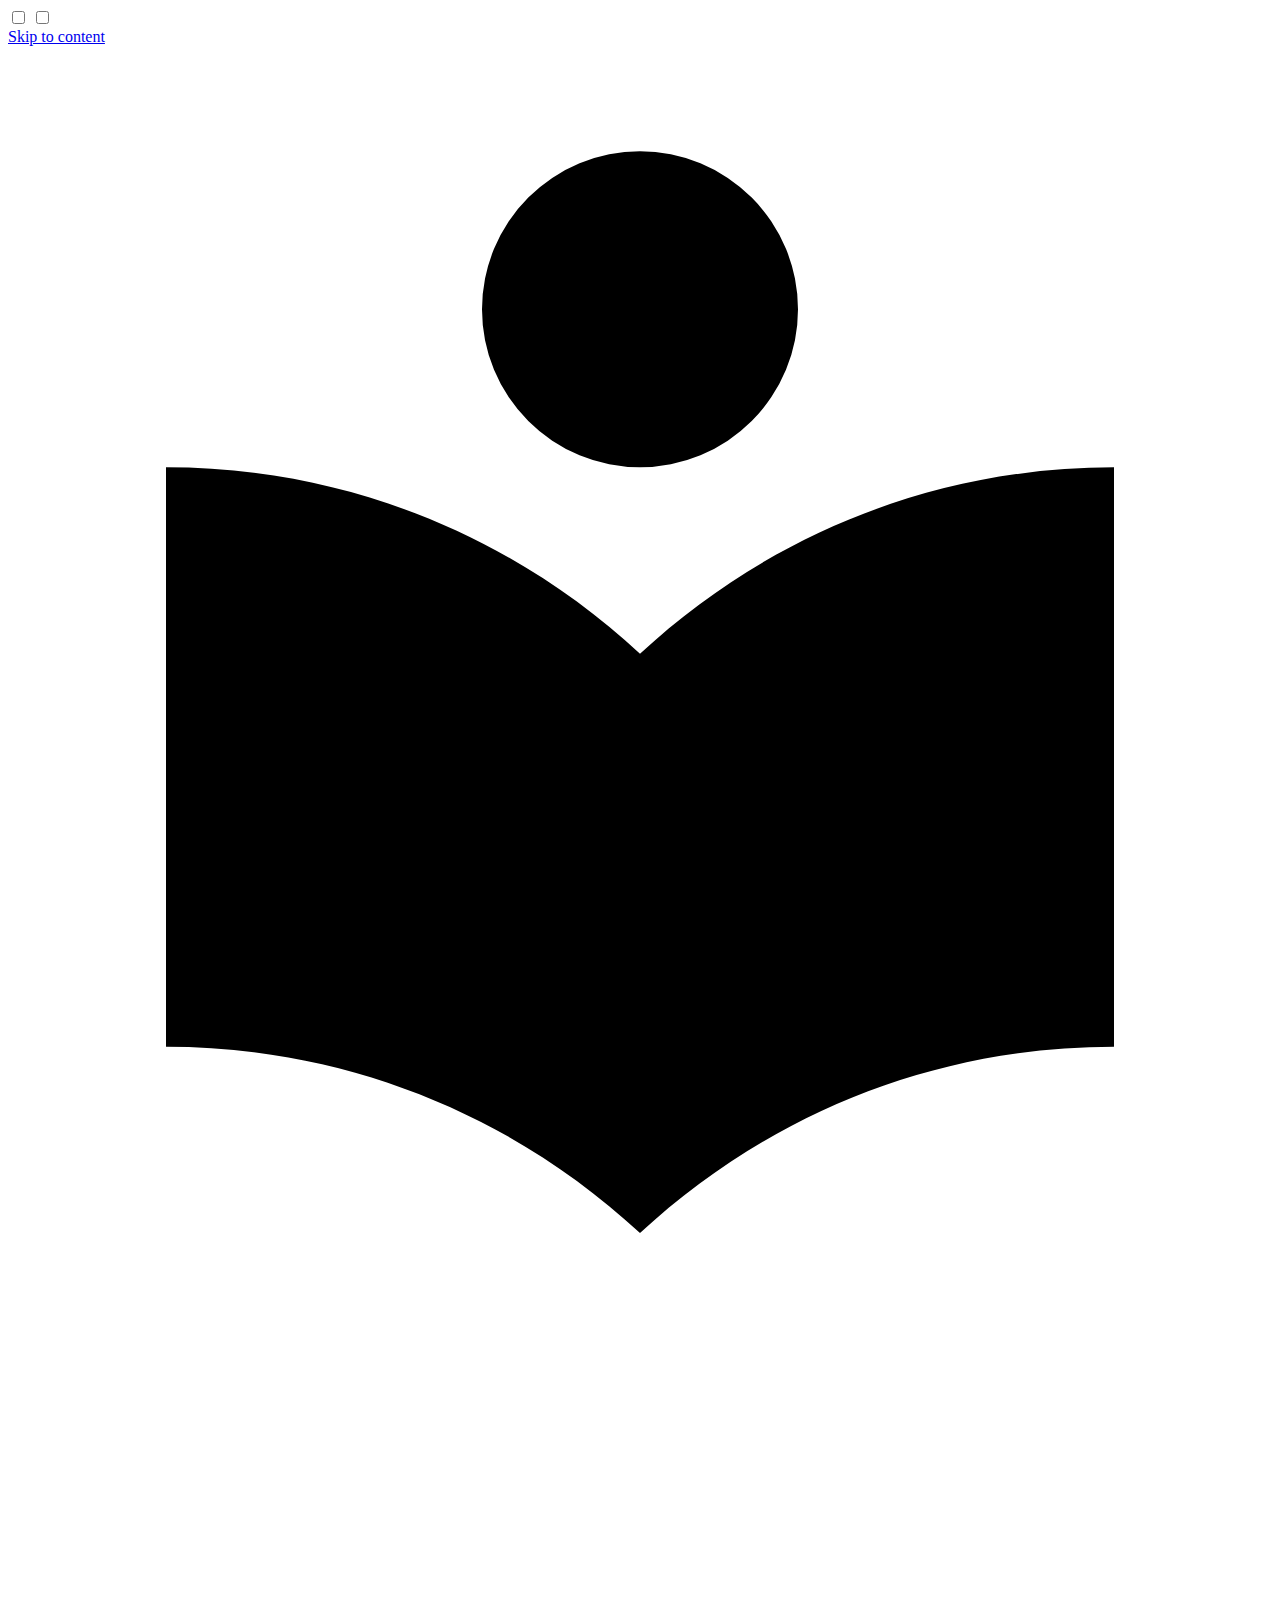
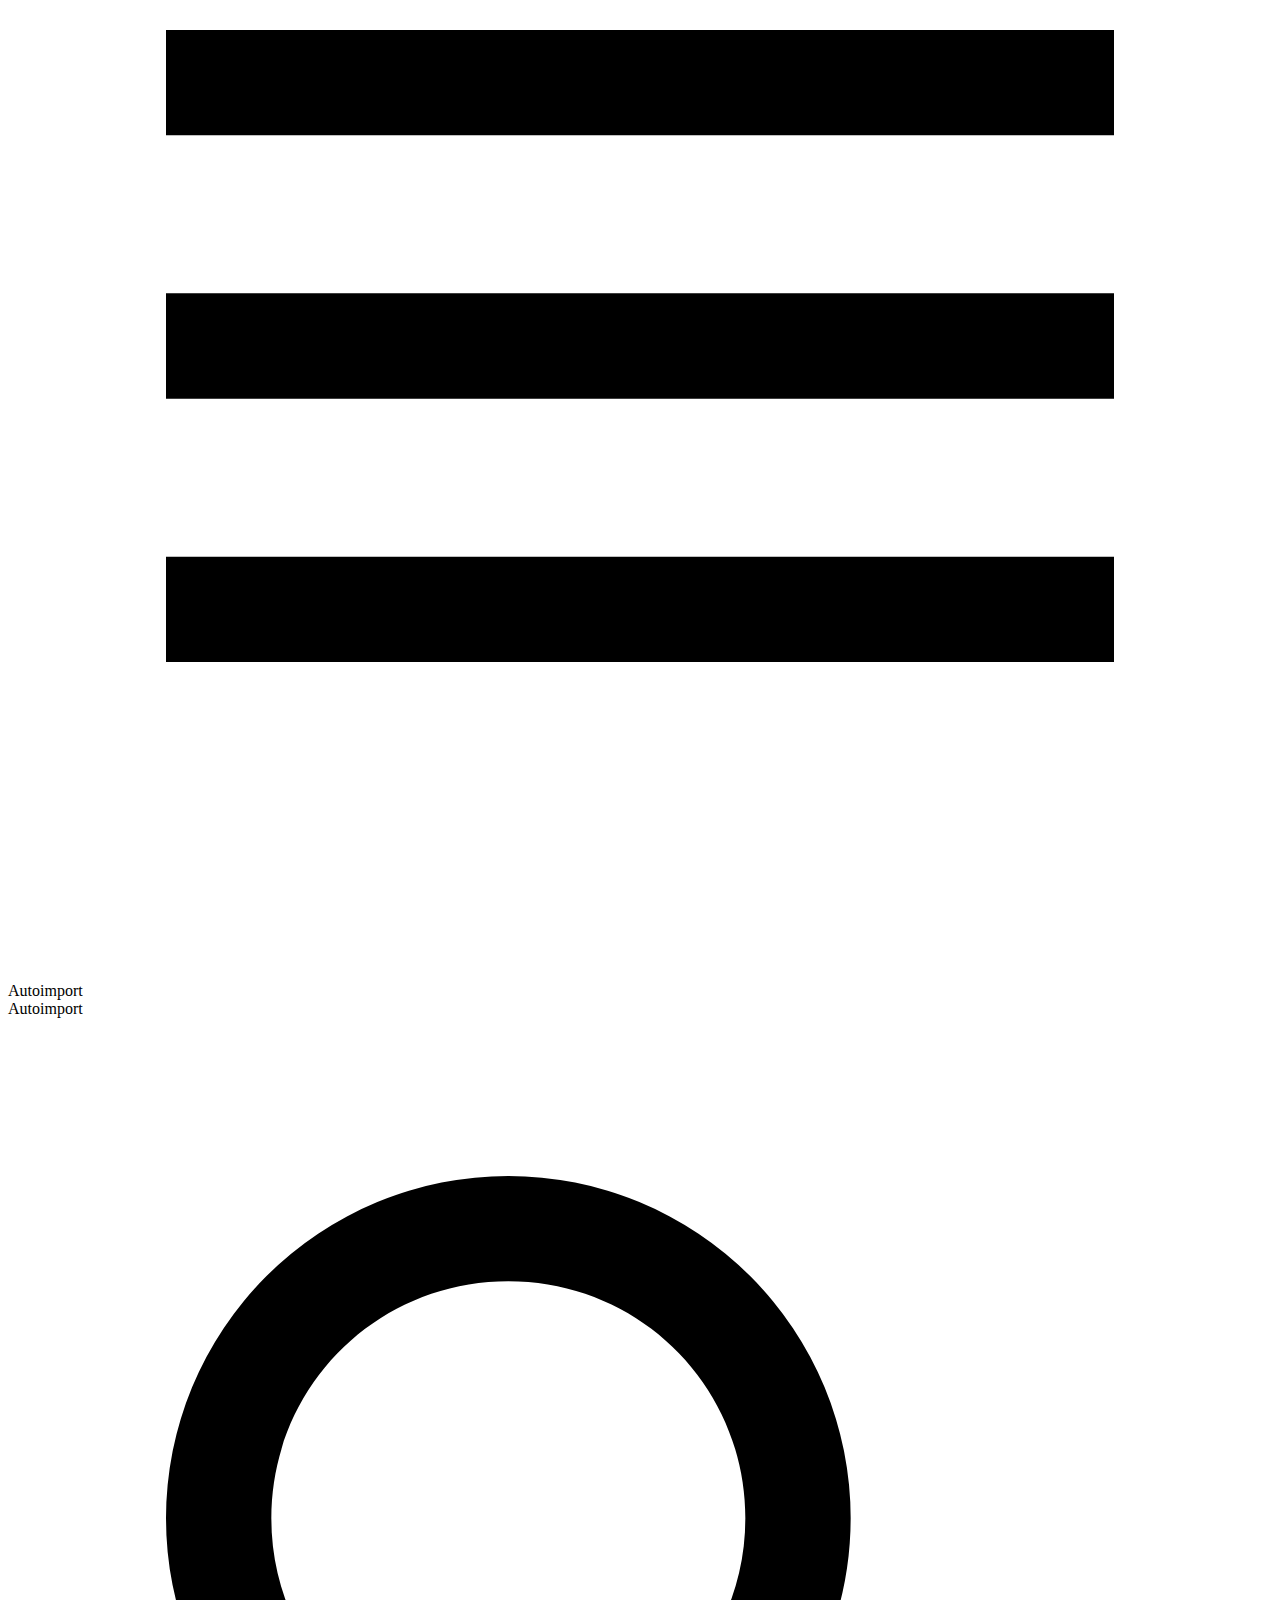
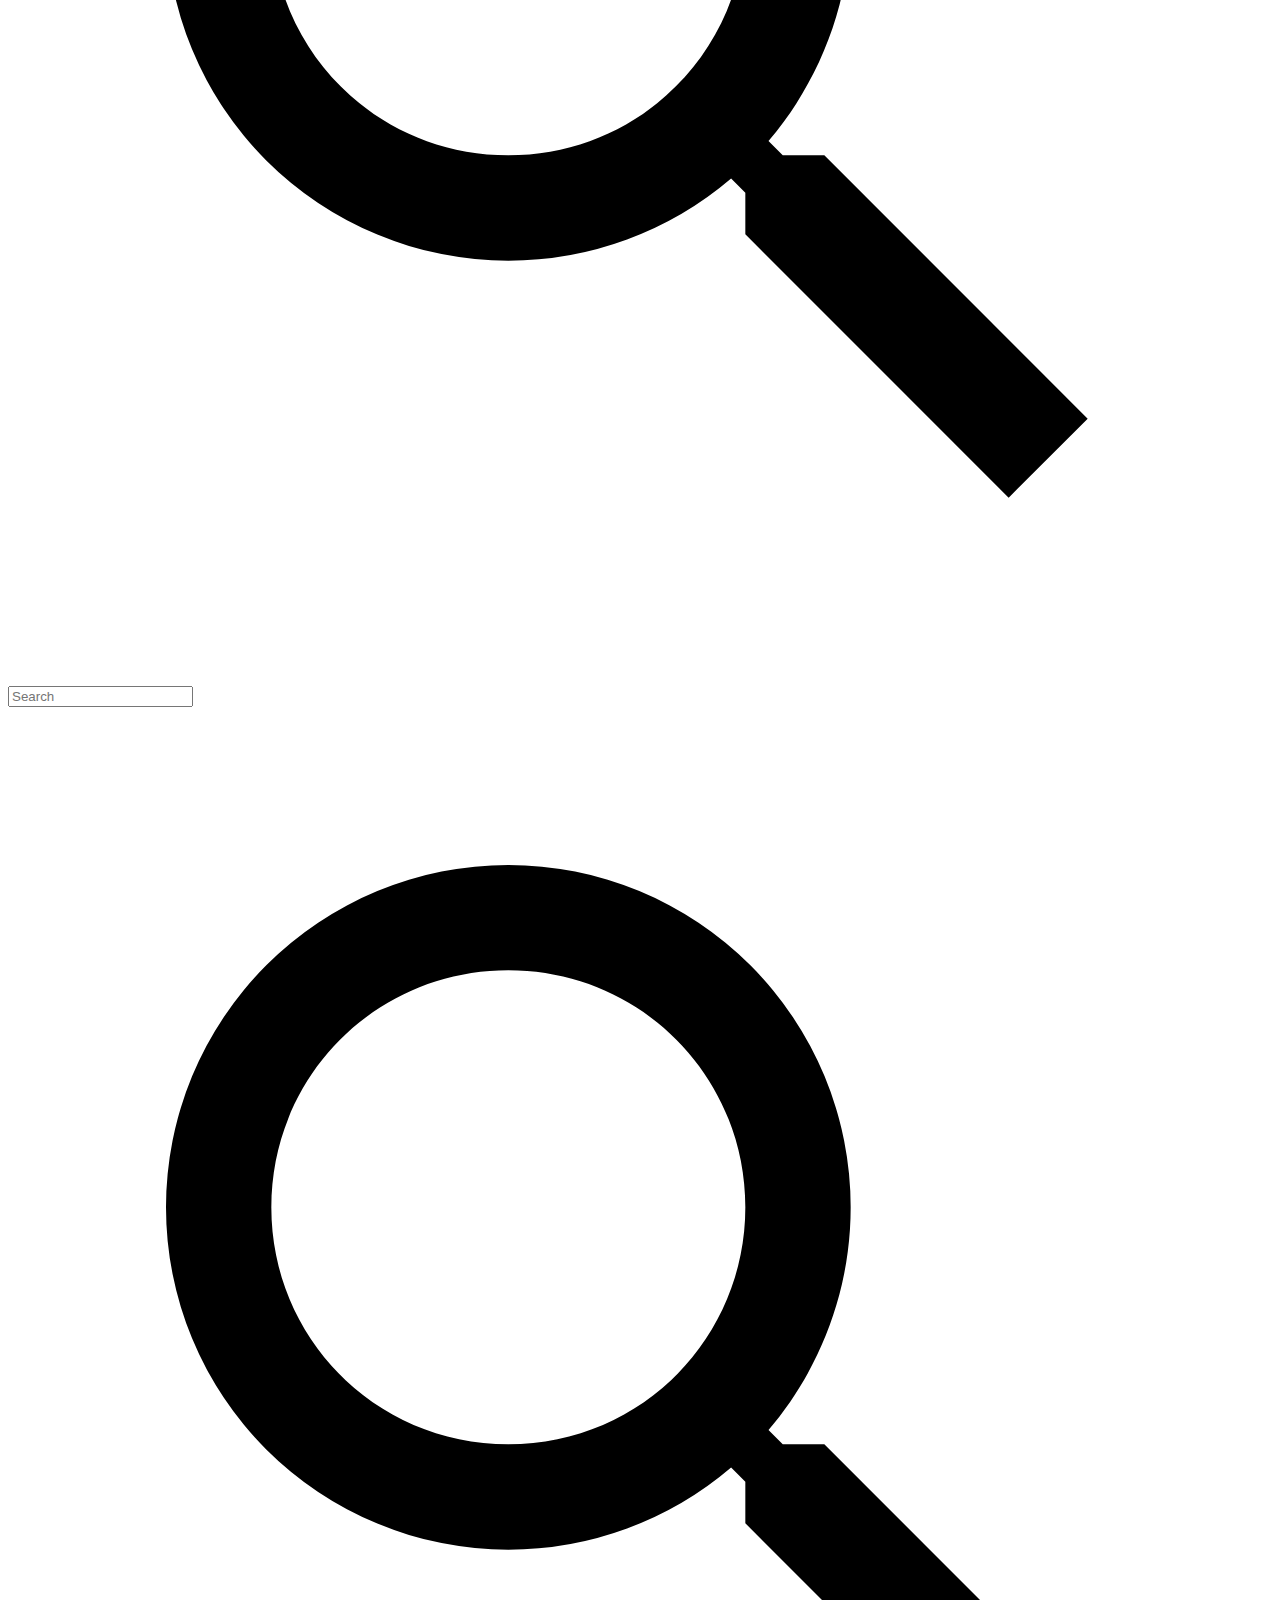
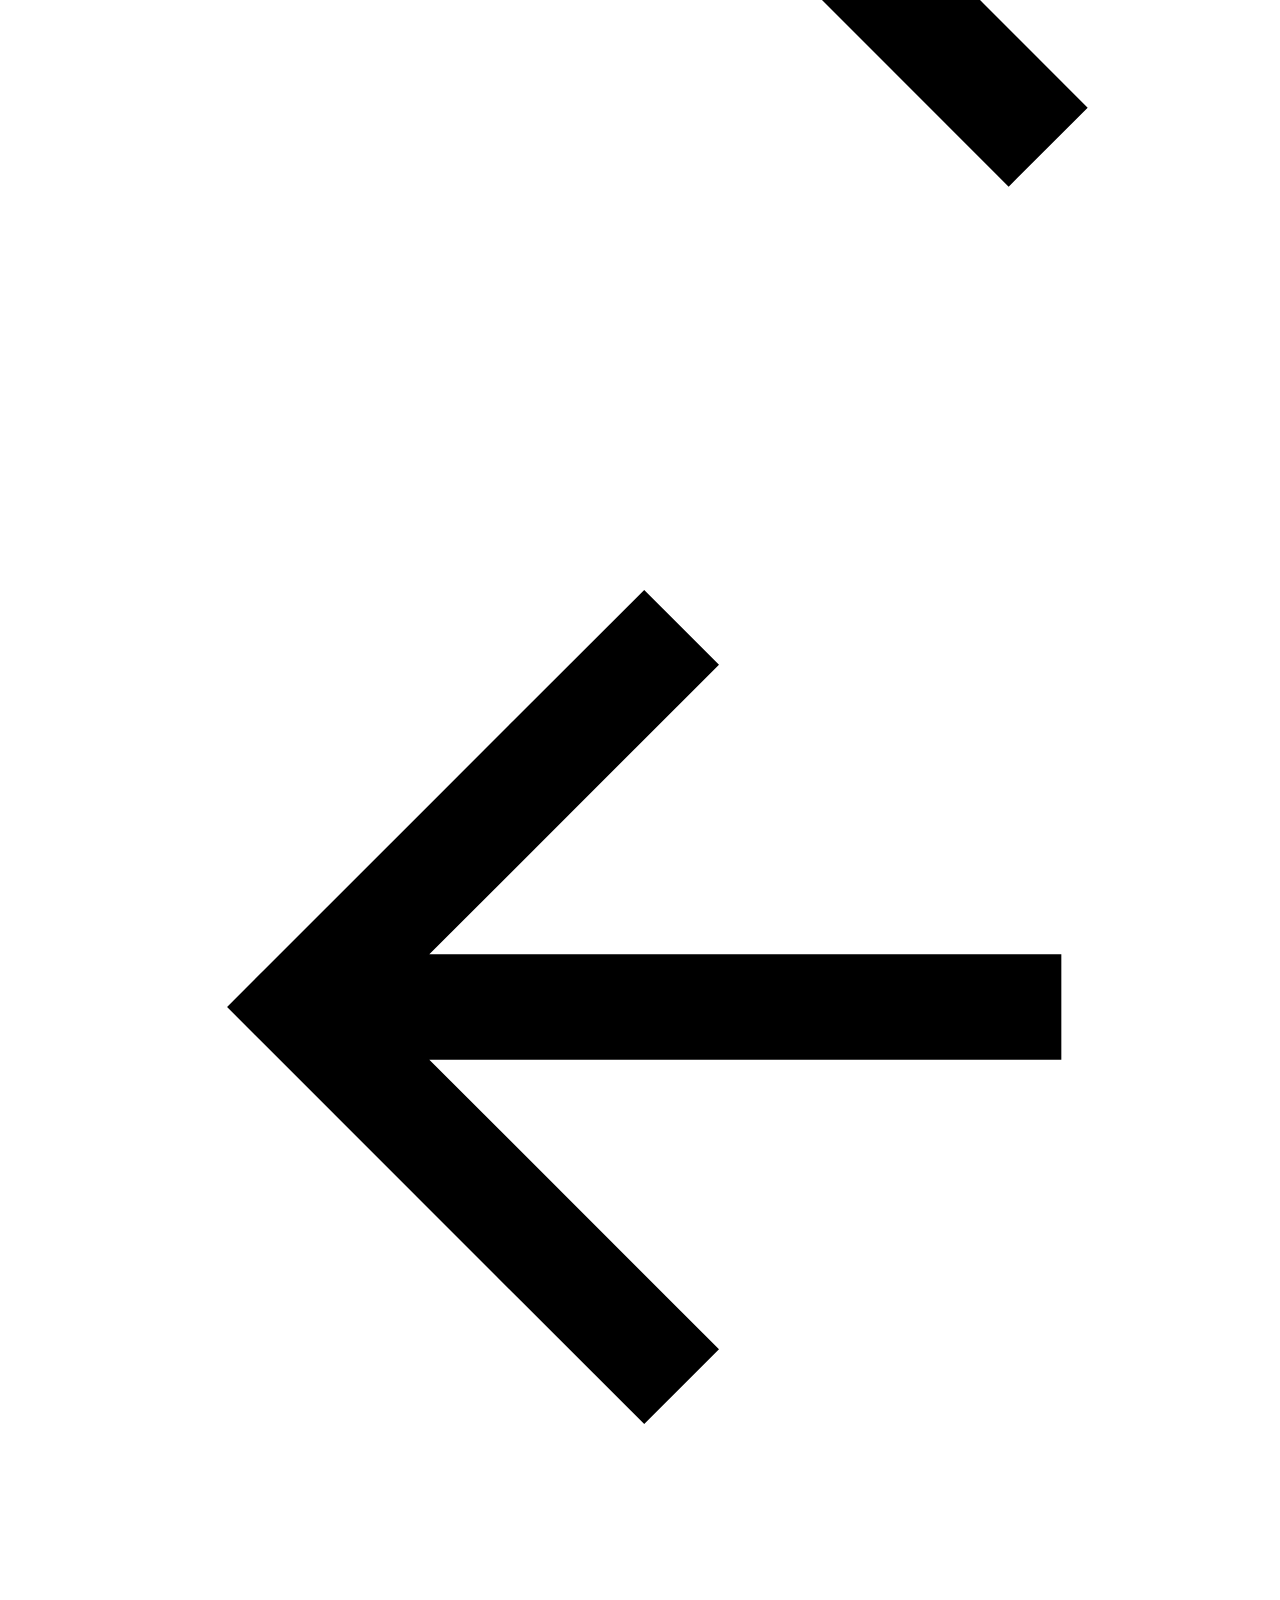
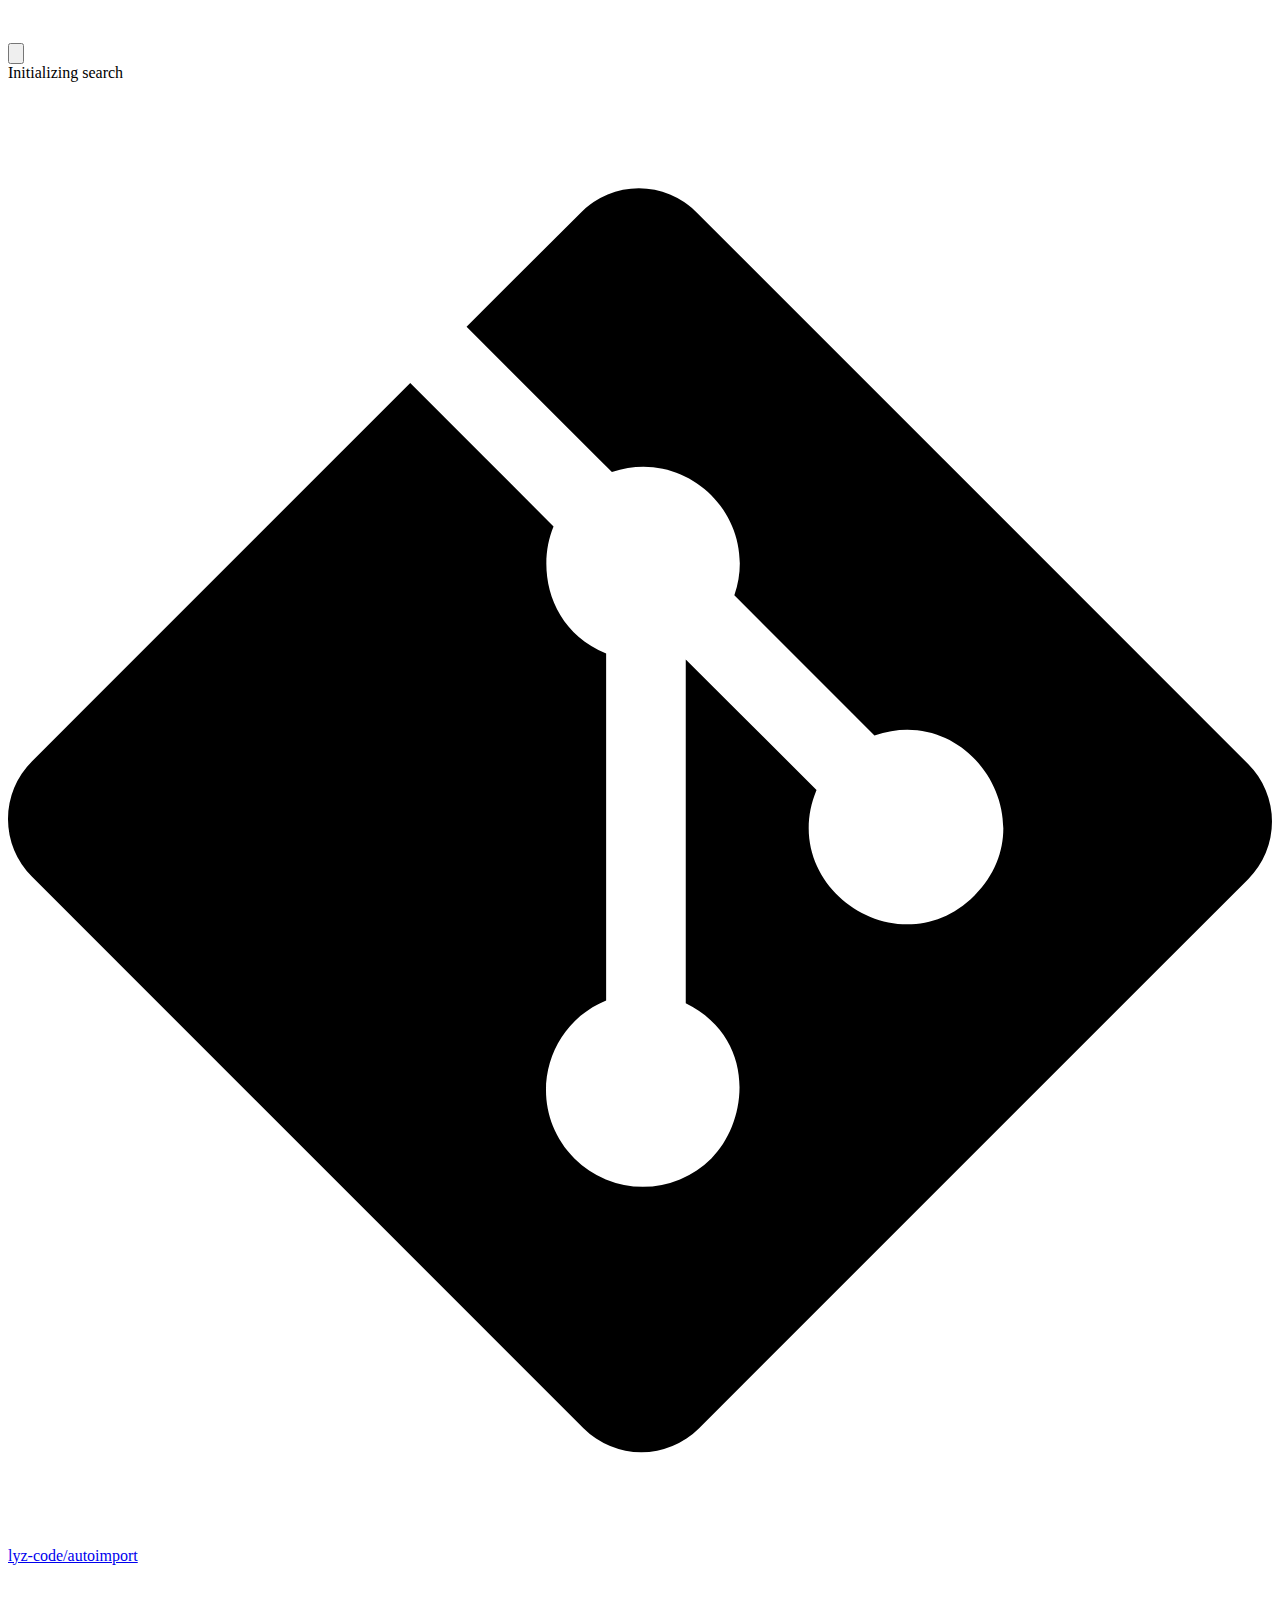
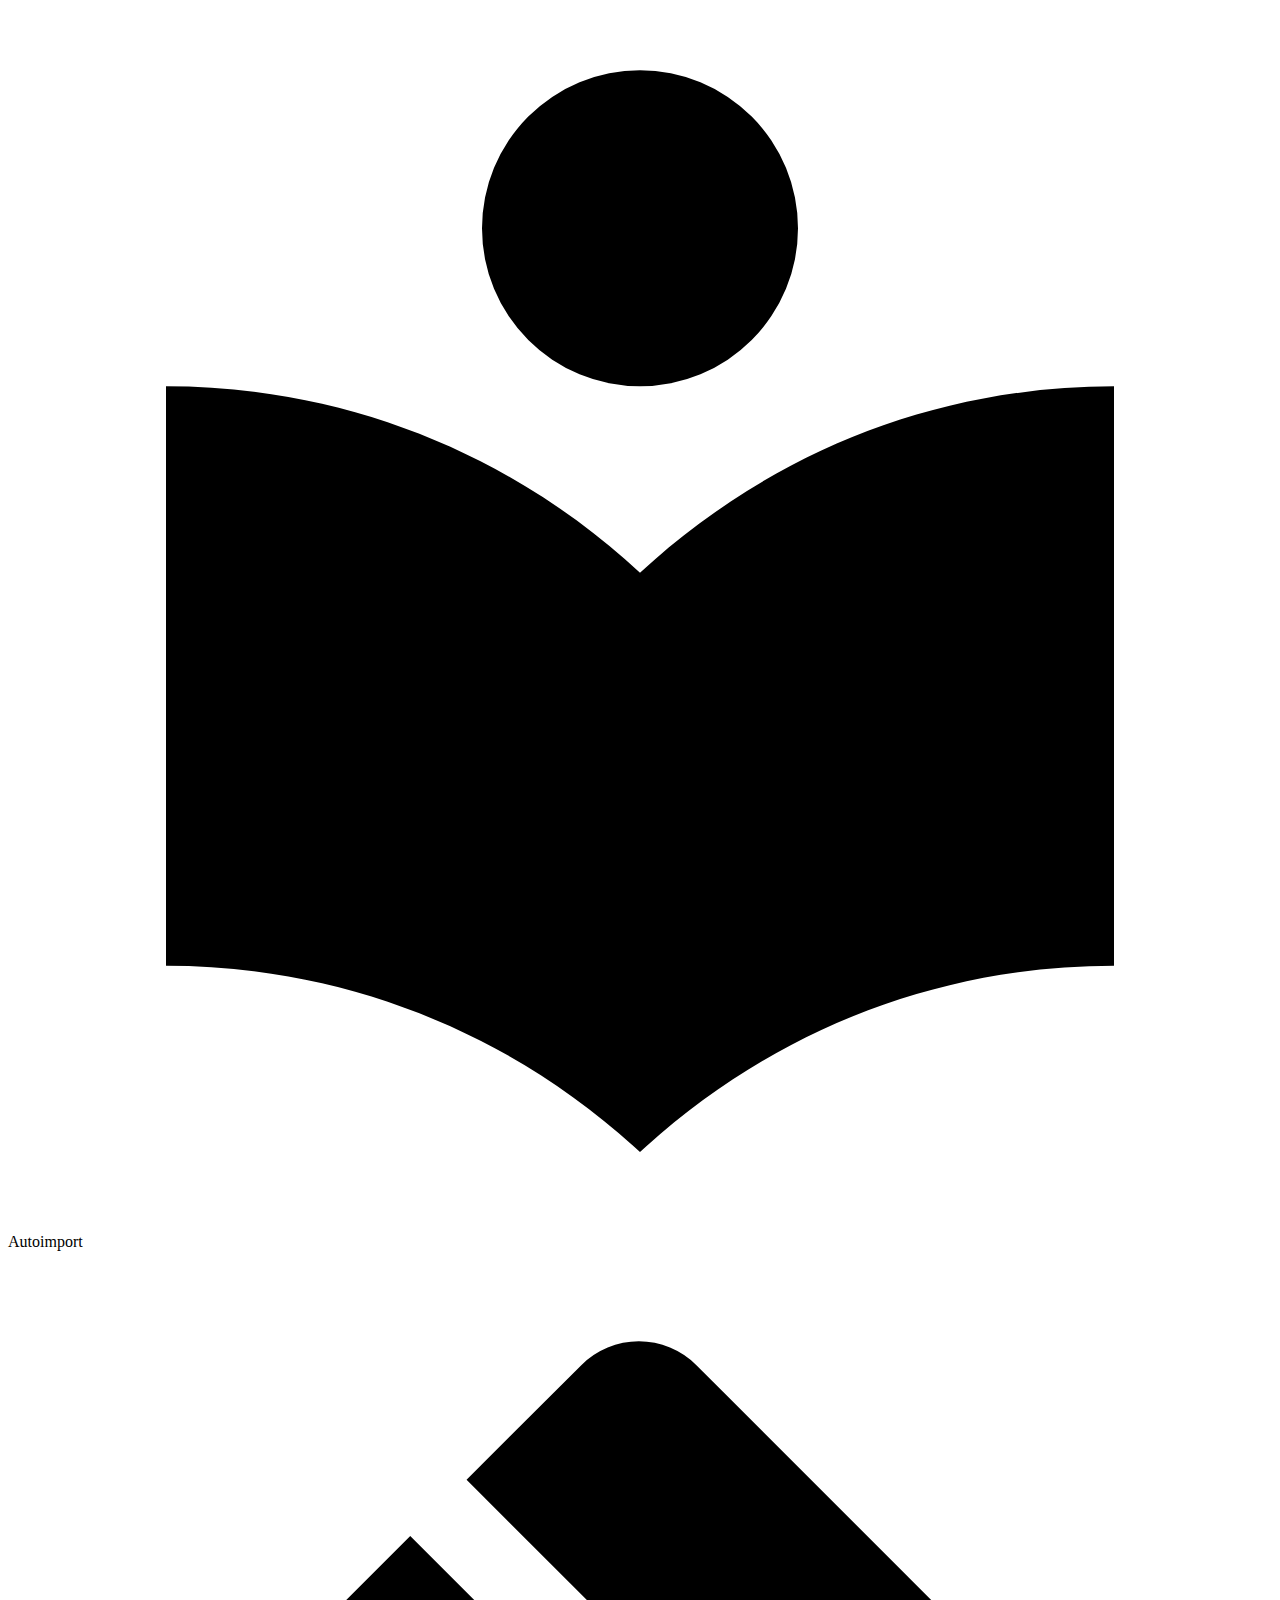
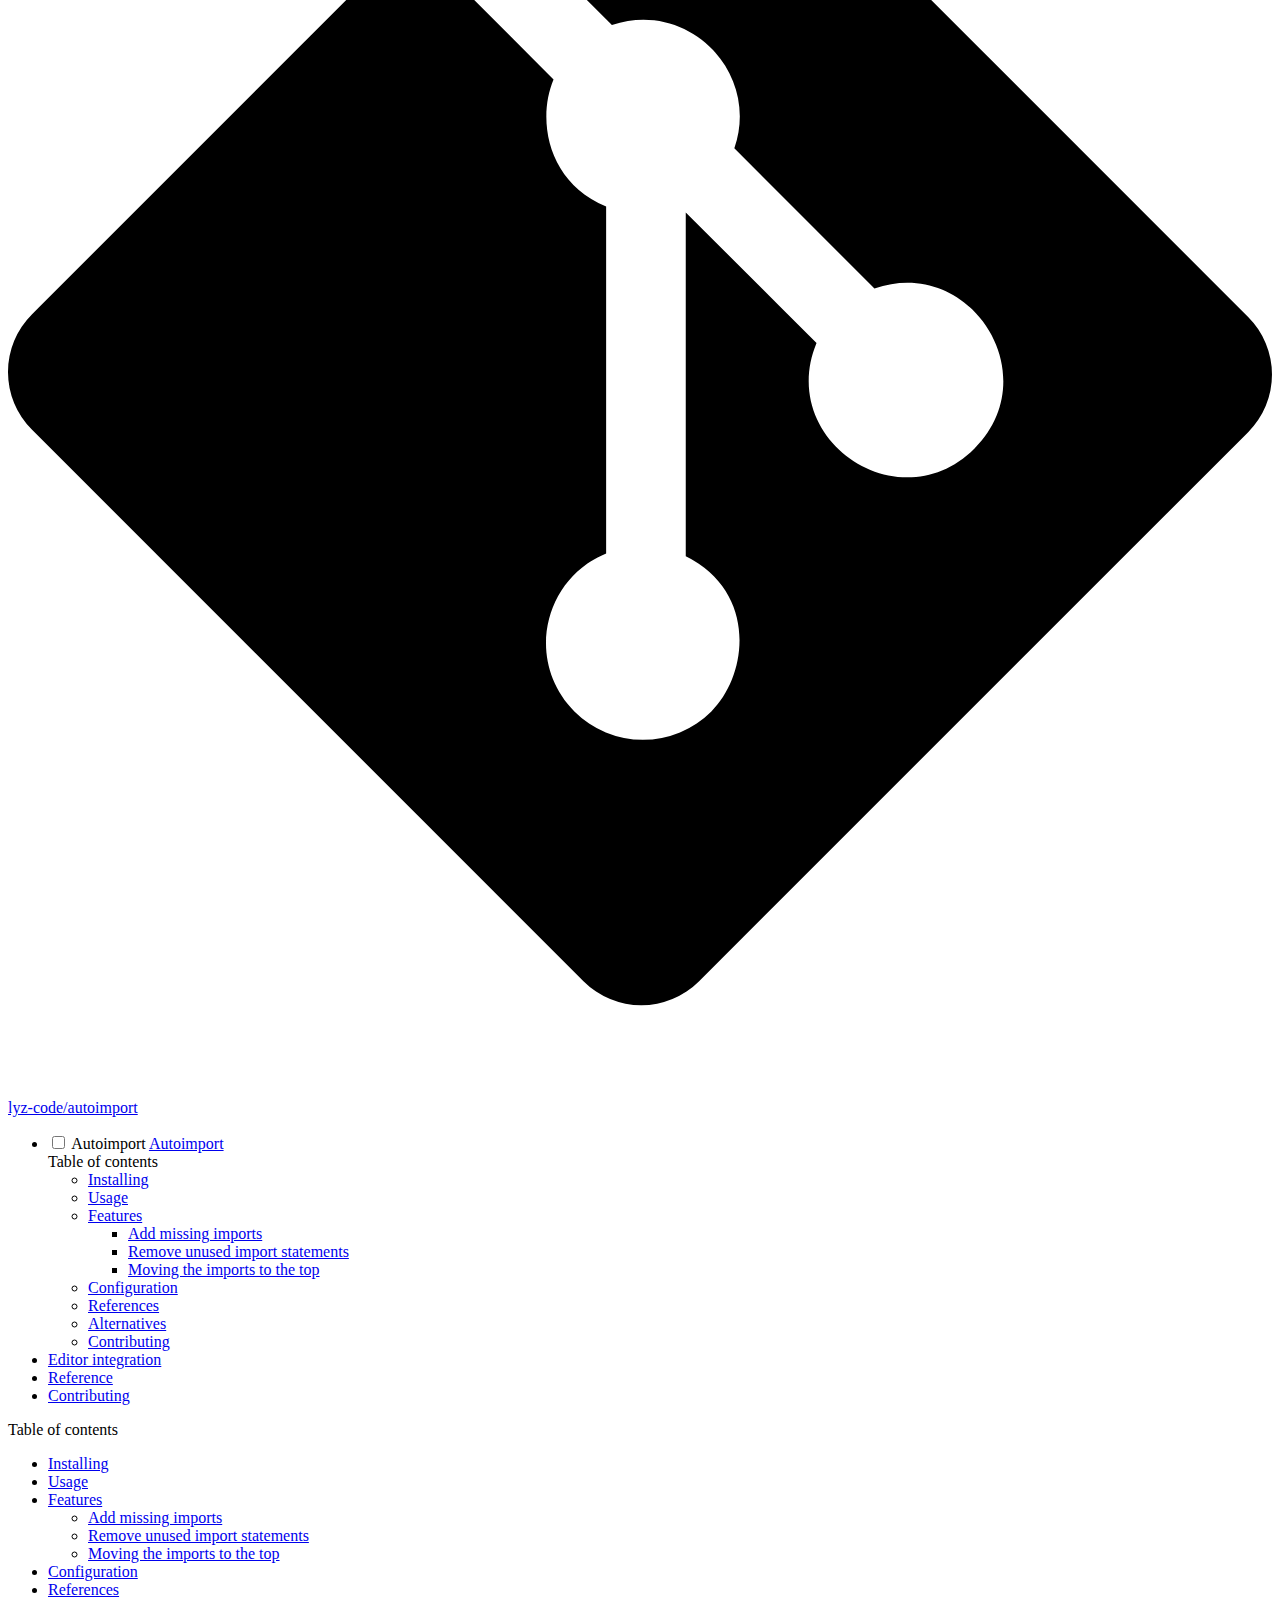
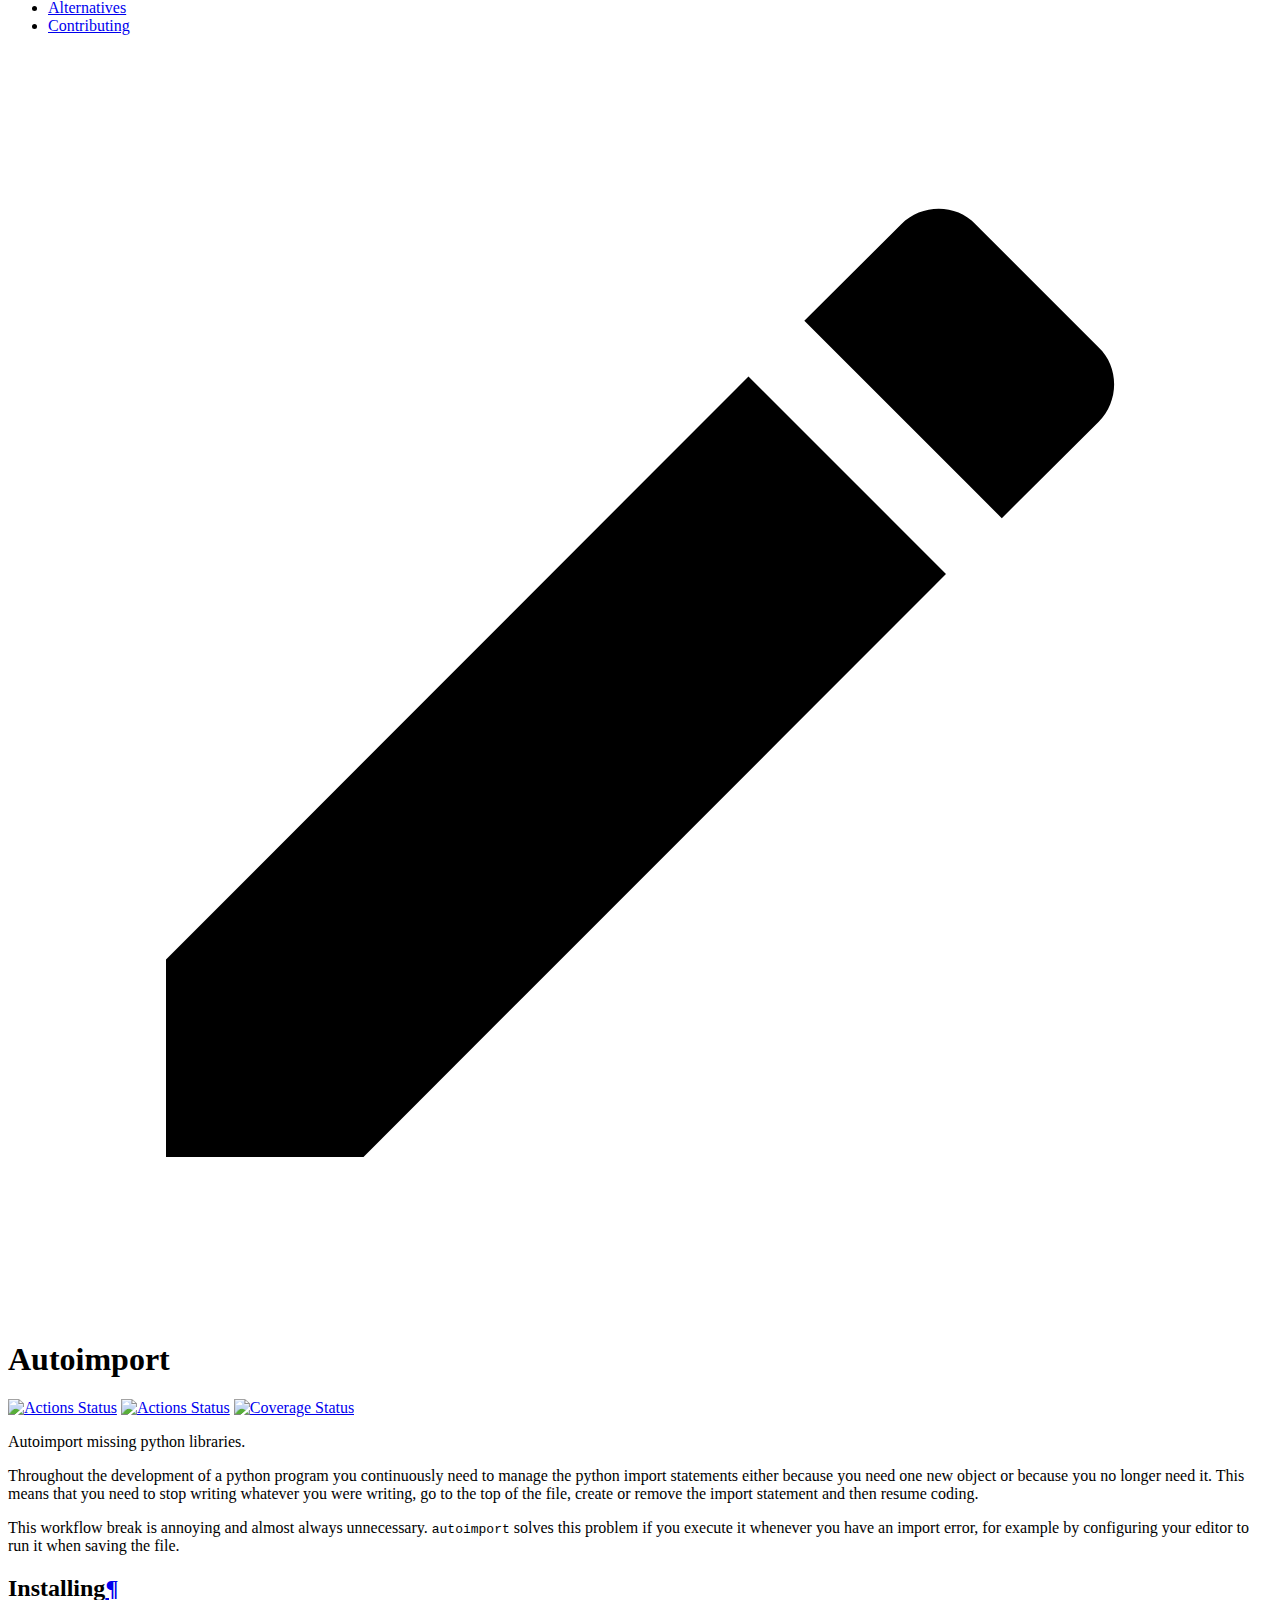
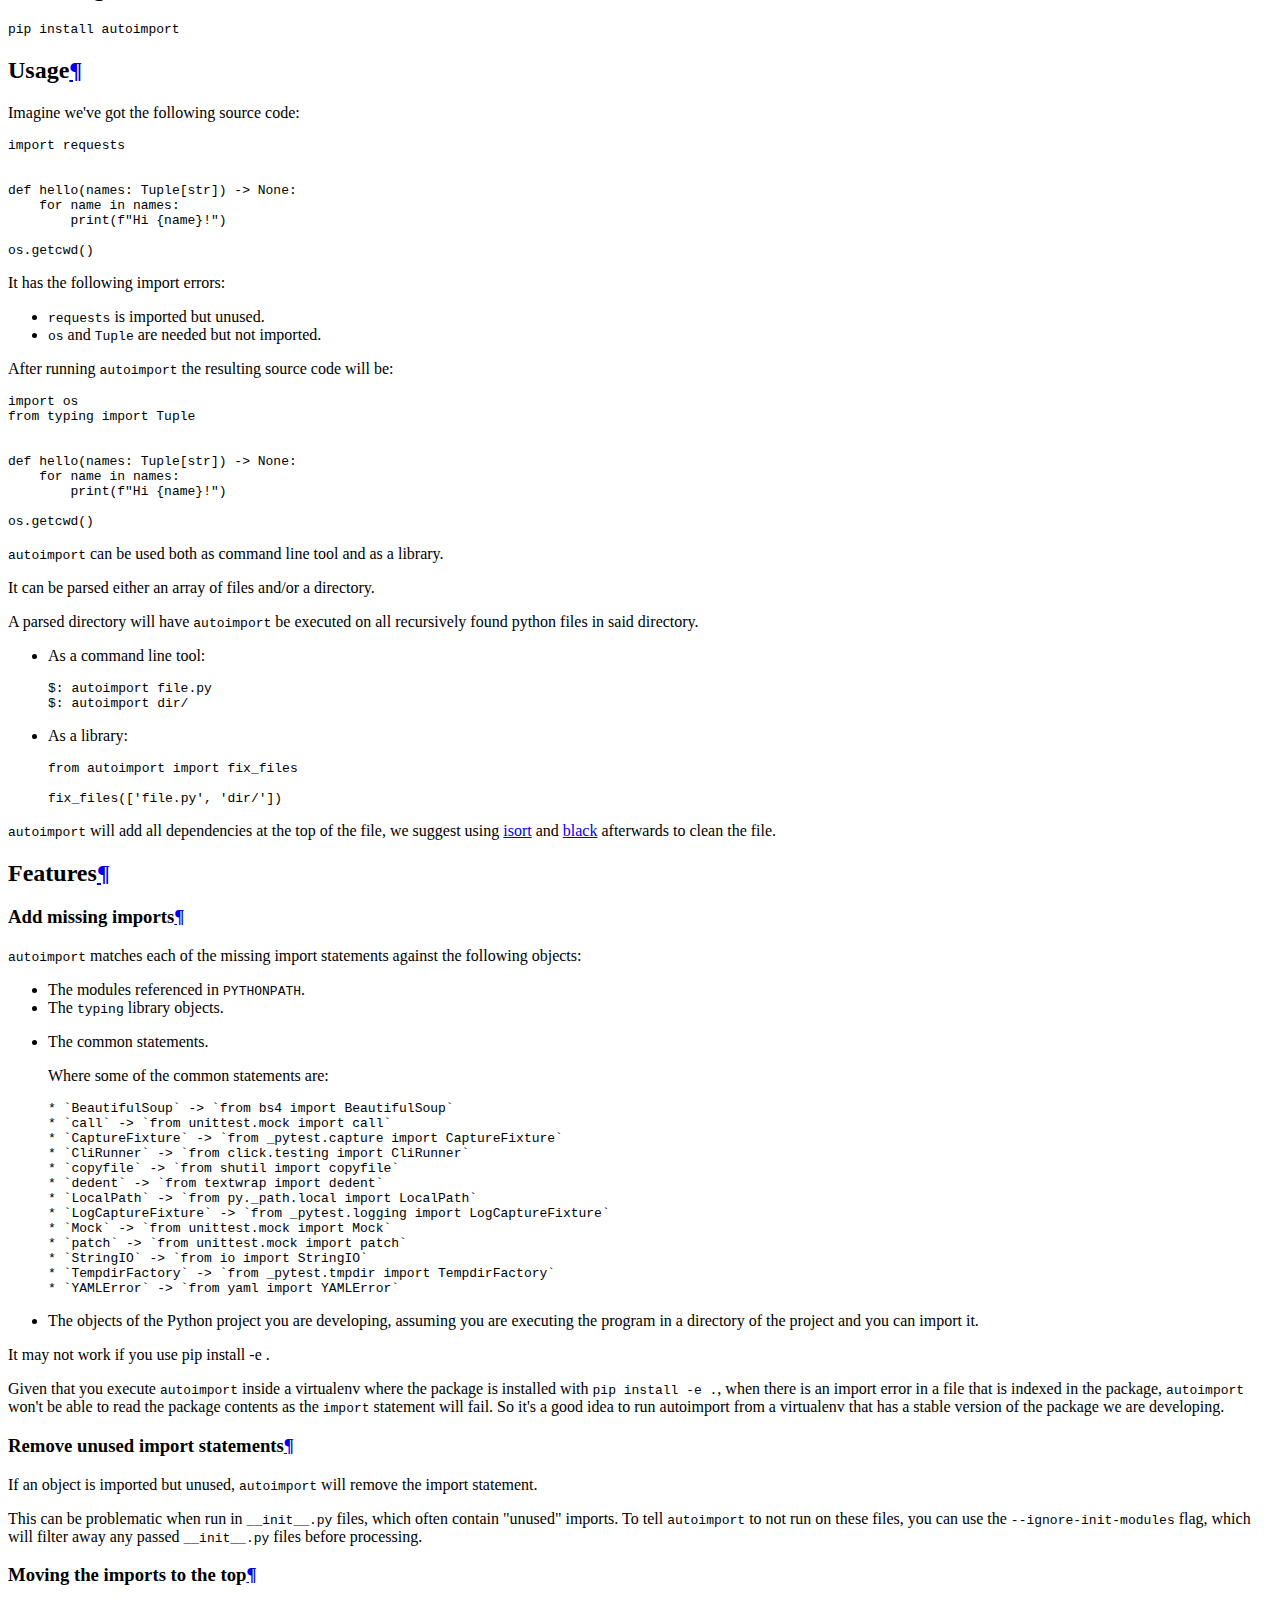
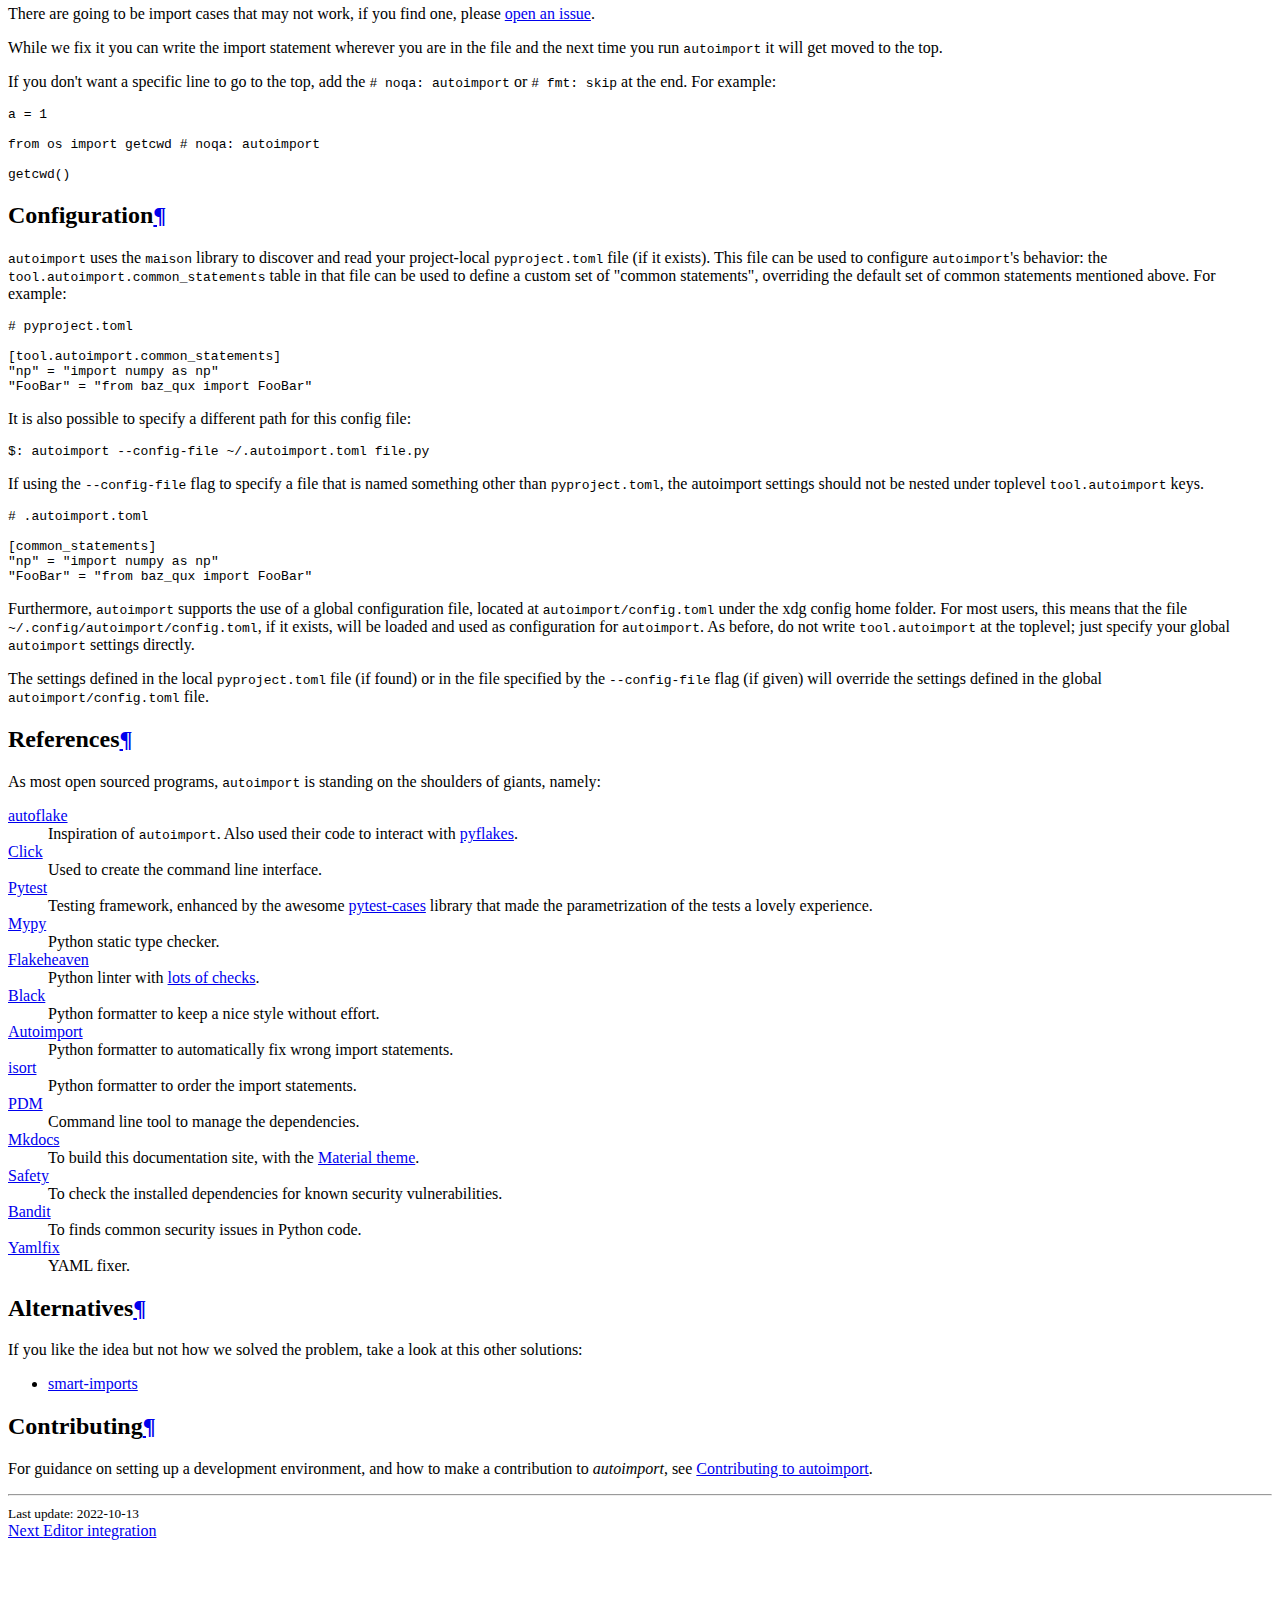
==== commit a2f11cab: "deploy: 1dc6138655f72874ade7e4c7cb04ddc2e0c1eb54" ====
--- a/index.html
+++ b/index.html
@@ -1,4 +1,4 @@
-<!doctype html><html lang=en class=no-js> <head><meta charset=utf-8><meta name=viewport content="width=device-width,initial-scale=1"><link href=https://lyz-code.github.io/autoimport/ rel=canonical><meta name=author content=Lyz><link rel="shortcut icon" href=assets/images/favicon.png><meta name=generator content="mkdocs-1.1.2, mkdocs-material-6.1.7"><title>Autoimport</title><link rel=stylesheet href=assets/stylesheets/main.19753c6b.min.css><link rel=stylesheet href=assets/stylesheets/palette.196e0c26.min.css><meta name=theme-color content=#546d78><link href=https://fonts.gstatic.com rel=preconnect crossorigin><link rel=stylesheet href="https://fonts.googleapis.com/css?family=Roboto:300,400,400i,700%7CRoboto+Mono&display=fallback"><style>body,input{font-family:"Roboto",-apple-system,BlinkMacSystemFont,Helvetica,Arial,sans-serif}code,kbd,pre{font-family:"Roboto Mono",SFMono-Regular,Consolas,Menlo,monospace}</style><link rel=stylesheet href=css/timeago.css><link rel=stylesheet href=stylesheets/extra.css><link rel=stylesheet href=stylesheets/links.css></head> <body dir=ltr data-md-color-scheme data-md-color-primary=blue-grey data-md-color-accent=light-blue> <input class=md-toggle data-md-toggle=drawer type=checkbox id=__drawer autocomplete=off> <input class=md-toggle data-md-toggle=search type=checkbox id=__search autocomplete=off> <label class=md-overlay for=__drawer></label> <div data-md-component=skip> <a href=#installing class=md-skip> Skip to content </a> </div> <div data-md-component=announce> </div> <header class=md-header data-md-component=header> <nav class="md-header-nav md-grid" aria-label=Header> <a href=https://lyz-code.github.io/autoimport title=Autoimport class="md-header-nav__button md-logo" aria-label=Autoimport> <svg xmlns=http://www.w3.org/2000/svg viewbox="0 0 24 24"><path d="M12 8a3 3 0 003-3 3 3 0 00-3-3 3 3 0 00-3 3 3 3 0 003 3m0 3.54C9.64 9.35 6.5 8 3 8v11c3.5 0 6.64 1.35 9 3.54 2.36-2.19 5.5-3.54 9-3.54V8c-3.5 0-6.64 1.35-9 3.54z"/></svg> </a> <label class="md-header-nav__button md-icon" for=__drawer> <svg xmlns=http://www.w3.org/2000/svg viewbox="0 0 24 24"><path d="M3 6h18v2H3V6m0 5h18v2H3v-2m0 5h18v2H3v-2z"/></svg> </label> <div class=md-header-nav__title data-md-component=header-title> <div class=md-header-nav__ellipsis> <span class="md-header-nav__topic md-ellipsis"> Autoimport </span> <span class="md-header-nav__topic md-ellipsis"> Overview </span> </div> </div> <label class="md-header-nav__button md-icon" for=__search> <svg xmlns=http://www.w3.org/2000/svg viewbox="0 0 24 24"><path d="M9.5 3A6.5 6.5 0 0116 9.5c0 1.61-.59 3.09-1.56 4.23l.27.27h.79l5 5-1.5 1.5-5-5v-.79l-.27-.27A6.516 6.516 0 019.5 16 6.5 6.5 0 013 9.5 6.5 6.5 0 019.5 3m0 2C7 5 5 7 5 9.5S7 14 9.5 14 14 12 14 9.5 12 5 9.5 5z"/></svg> </label> <div class=md-search data-md-component=search role=dialog> <label class=md-search__overlay for=__search></label> <div class=md-search__inner role=search> <form class=md-search__form name=search> <input type=text class=md-search__input name=query aria-label=Search placeholder=Search autocapitalize=off autocorrect=off autocomplete=off spellcheck=false data-md-component=search-query data-md-state=active required> <label class="md-search__icon md-icon" for=__search> <svg xmlns=http://www.w3.org/2000/svg viewbox="0 0 24 24"><path d="M9.5 3A6.5 6.5 0 0116 9.5c0 1.61-.59 3.09-1.56 4.23l.27.27h.79l5 5-1.5 1.5-5-5v-.79l-.27-.27A6.516 6.516 0 019.5 16 6.5 6.5 0 013 9.5 6.5 6.5 0 019.5 3m0 2C7 5 5 7 5 9.5S7 14 9.5 14 14 12 14 9.5 12 5 9.5 5z"/></svg> <svg xmlns=http://www.w3.org/2000/svg viewbox="0 0 24 24"><path d="M20 11v2H8l5.5 5.5-1.42 1.42L4.16 12l7.92-7.92L13.5 5.5 8 11h12z"/></svg> </label> <button type=reset class="md-search__icon md-icon" aria-label=Clear data-md-component=search-reset tabindex=-1> <svg xmlns=http://www.w3.org/2000/svg viewbox="0 0 24 24"><path d="M19 6.41L17.59 5 12 10.59 6.41 5 5 6.41 10.59 12 5 17.59 6.41 19 12 13.41 17.59 19 19 17.59 13.41 12 19 6.41z"/></svg> </button> </form> <div class=md-search__output> <div class=md-search__scrollwrap data-md-scrollfix> <div class=md-search-result data-md-component=search-result> <div class=md-search-result__meta> Initializing search </div> <ol class=md-search-result__list></ol> </div> </div> </div> </div> </div> <div class=md-header-nav__source> <a href=https://github.com/lyz-code/autoimport/ title="Go to repository" class=md-source> <div class="md-source__icon md-icon"> <svg xmlns=http://www.w3.org/2000/svg viewbox="0 0 448 512"><path d="M439.55 236.05L244 40.45a28.87 28.87 0 00-40.81 0l-40.66 40.63 51.52 51.52c27.06-9.14 52.68 16.77 43.39 43.68l49.66 49.66c34.23-11.8 61.18 31 35.47 56.69-26.49 26.49-70.21-2.87-56-37.34L240.22 199v121.85c25.3 12.54 22.26 41.85 9.08 55a34.34 34.34 0 01-48.55 0c-17.57-17.6-11.07-46.91 11.25-56v-123c-20.8-8.51-24.6-30.74-18.64-45L142.57 101 8.45 235.14a28.86 28.86 0 000 40.81l195.61 195.6a28.86 28.86 0 0040.8 0l194.69-194.69a28.86 28.86 0 000-40.81z"/></svg> </div> <div class=md-source__repository> lyz-code/autoimport </div> </a> </div> </nav> </header> <div class=md-container data-md-component=container> <main class=md-main data-md-component=main> <div class="md-main__inner md-grid"> <div class="md-sidebar md-sidebar--primary" data-md-component=navigation> <div class=md-sidebar__scrollwrap> <div class=md-sidebar__inner> <nav class="md-nav md-nav--primary" aria-label=Navigation data-md-level=0> <label class=md-nav__title for=__drawer> <a href=https://lyz-code.github.io/autoimport title=Autoimport class="md-nav__button md-logo" aria-label=Autoimport> <svg xmlns=http://www.w3.org/2000/svg viewbox="0 0 24 24"><path d="M12 8a3 3 0 003-3 3 3 0 00-3-3 3 3 0 00-3 3 3 3 0 003 3m0 3.54C9.64 9.35 6.5 8 3 8v11c3.5 0 6.64 1.35 9 3.54 2.36-2.19 5.5-3.54 9-3.54V8c-3.5 0-6.64 1.35-9 3.54z"/></svg> </a> Autoimport </label> <div class=md-nav__source> <a href=https://github.com/lyz-code/autoimport/ title="Go to repository" class=md-source> <div class="md-source__icon md-icon"> <svg xmlns=http://www.w3.org/2000/svg viewbox="0 0 448 512"><path d="M439.55 236.05L244 40.45a28.87 28.87 0 00-40.81 0l-40.66 40.63 51.52 51.52c27.06-9.14 52.68 16.77 43.39 43.68l49.66 49.66c34.23-11.8 61.18 31 35.47 56.69-26.49 26.49-70.21-2.87-56-37.34L240.22 199v121.85c25.3 12.54 22.26 41.85 9.08 55a34.34 34.34 0 01-48.55 0c-17.57-17.6-11.07-46.91 11.25-56v-123c-20.8-8.51-24.6-30.74-18.64-45L142.57 101 8.45 235.14a28.86 28.86 0 000 40.81l195.61 195.6a28.86 28.86 0 0040.8 0l194.69-194.69a28.86 28.86 0 000-40.81z"/></svg> </div> <div class=md-source__repository> lyz-code/autoimport </div> </a> </div> <ul class=md-nav__list data-md-scrollfix> <li class="md-nav__item md-nav__item--active"> <input class="md-nav__toggle md-toggle" data-md-toggle=toc type=checkbox id=__toc> <label class="md-nav__link md-nav__link--active" for=__toc> Overview <span class="md-nav__icon md-icon"></span> </label> <a href=. class="md-nav__link md-nav__link--active"> Overview </a> <nav class="md-nav md-nav--secondary" aria-label="Table of contents"> <label class=md-nav__title for=__toc> <span class="md-nav__icon md-icon"></span> Table of contents </label> <ul class=md-nav__list data-md-scrollfix> <li class=md-nav__item> <a href=#installing class=md-nav__link> Installing </a> </li> <li class=md-nav__item> <a href=#usage class=md-nav__link> Usage </a> </li> <li class=md-nav__item> <a href=#features class=md-nav__link> Features </a> <nav class=md-nav aria-label=Features> <ul class=md-nav__list> <li class=md-nav__item> <a href=#add-missing-imports class=md-nav__link> Add missing imports </a> </li> <li class=md-nav__item> <a href=#remove-unused-import-statements class=md-nav__link> Remove unused import statements </a> </li> <li class=md-nav__item> <a href=#moving-the-imports-to-the-top class=md-nav__link> Moving the imports to the top </a> </li> </ul> </nav> </li> <li class=md-nav__item> <a href=#references class=md-nav__link> References </a> </li> <li class=md-nav__item> <a href=#contributing class=md-nav__link> Contributing </a> </li> </ul> </nav> </li> <li class=md-nav__item> <a href=editor_integration/ class=md-nav__link> Editor integration </a> </li> <li class=md-nav__item> <a href=reference/ class=md-nav__link> Reference </a> </li> <li class=md-nav__item> <a href=contributing/ class=md-nav__link> Contributing </a> </li> </ul> </nav> </div> </div> </div> <div class="md-sidebar md-sidebar--secondary" data-md-component=toc> <div class=md-sidebar__scrollwrap> <div class=md-sidebar__inner> <nav class="md-nav md-nav--secondary" aria-label="Table of contents"> <label class=md-nav__title for=__toc> <span class="md-nav__icon md-icon"></span> Table of contents </label> <ul class=md-nav__list data-md-scrollfix> <li class=md-nav__item> <a href=#installing class=md-nav__link> Installing </a> </li> <li class=md-nav__item> <a href=#usage class=md-nav__link> Usage </a> </li> <li class=md-nav__item> <a href=#features class=md-nav__link> Features </a> <nav class=md-nav aria-label=Features> <ul class=md-nav__list> <li class=md-nav__item> <a href=#add-missing-imports class=md-nav__link> Add missing imports </a> </li> <li class=md-nav__item> <a href=#remove-unused-import-statements class=md-nav__link> Remove unused import statements </a> </li> <li class=md-nav__item> <a href=#moving-the-imports-to-the-top class=md-nav__link> Moving the imports to the top </a> </li> </ul> </nav> </li> <li class=md-nav__item> <a href=#references class=md-nav__link> References </a> </li> <li class=md-nav__item> <a href=#contributing class=md-nav__link> Contributing </a> </li> </ul> </nav> </div> </div> </div> <div class=md-content> <article class="md-content__inner md-typeset"> <a href=https://github.com/lyz-code/autoimport/edit/master/docs/index.md title="Edit this page" class="md-content__button md-icon"> <svg xmlns=http://www.w3.org/2000/svg viewbox="0 0 24 24"><path d="M20.71 7.04c.39-.39.39-1.04 0-1.41l-2.34-2.34c-.37-.39-1.02-.39-1.41 0l-1.84 1.83 3.75 3.75M3 17.25V21h3.75L17.81 9.93l-3.75-3.75L3 17.25z"/></svg> </a> <h1>Overview</h1> <p><a href=https://github.com/lyz-code/autoimport/actions><img alt="Actions Status" src=https://github.com/lyz-code/autoimport/workflows/Tests/badge.svg></a> <a href=https://github.com/lyz-code/autoimport/actions><img alt="Actions Status" src=https://github.com/lyz-code/autoimport/workflows/Build/badge.svg></a> <a href="https://coveralls.io/github/lyz-code/autoimport?branch=master"><img alt="Coverage Status" src="https://coveralls.io/repos/github/lyz-code/autoimport/badge.svg?branch=master"></a></p> <p>Autoimport missing python libraries.</p> <p>Throughout the development of a python program you continuously need to manage the python import statements either because you need one new object or because you no longer need it. This means that you need to stop writing whatever you were writing, go to the top of the file, create or remove the import statement and then resume coding.</p> <p>This workflow break is annoying and almost always unnecessary. <code>autoimport</code> solves this problem if you execute it whenever you have an import error, for example by configuring your editor to run it when saving the file.</p> <h2 id=installing>Installing<a class=headerlink href=#installing title="Permanent link">&para;</a></h2> <div class=highlight><pre><span></span><code>pip install autoimport
+<!doctype html><html lang=en class=no-js> <head><meta charset=utf-8><meta name=viewport content="width=device-width,initial-scale=1"><meta name=author content=Lyz><link href=https://lyz-code.github.io/autoimport/ rel=canonical><link rel=icon href=assets/images/favicon.png><meta name=generator content="mkdocs-1.3.1, mkdocs-material-8.5.1"><title>Autoimport</title><link rel=stylesheet href=assets/stylesheets/main.2e8b5541.min.css><link rel=stylesheet href=assets/stylesheets/palette.cbb835fc.min.css><meta name=theme-color content=#546d78><link rel=preconnect href=https://fonts.gstatic.com crossorigin><link rel=stylesheet href="https://fonts.googleapis.com/css?family=Roboto:300,300i,400,400i,700,700i%7CRoboto+Mono:400,400i,700,700i&display=fallback"><style>:root{--md-text-font:"Roboto";--md-code-font:"Roboto Mono"}</style><link rel=stylesheet href=css/timeago.css><link rel=stylesheet href=assets/_mkdocstrings.css><link rel=stylesheet href=stylesheets/extra.css><link rel=stylesheet href=stylesheets/links.css><script>__md_scope=new URL(".",location),__md_hash=e=>[...e].reduce((e,_)=>(e<<5)-e+_.charCodeAt(0),0),__md_get=(e,_=localStorage,t=__md_scope)=>JSON.parse(_.getItem(t.pathname+"."+e)),__md_set=(e,_,t=localStorage,a=__md_scope)=>{try{t.setItem(a.pathname+"."+e,JSON.stringify(_))}catch(e){}}</script></head> <body dir=ltr data-md-color-scheme data-md-color-primary=blue-grey data-md-color-accent=light-blue> <input class=md-toggle data-md-toggle=drawer type=checkbox id=__drawer autocomplete=off> <input class=md-toggle data-md-toggle=search type=checkbox id=__search autocomplete=off> <label class=md-overlay for=__drawer></label> <div data-md-component=skip> <a href=#installing class=md-skip> Skip to content </a> </div> <div data-md-component=announce> </div> <header class=md-header data-md-component=header> <nav class="md-header__inner md-grid" aria-label=Header> <a href=. title=Autoimport class="md-header__button md-logo" aria-label=Autoimport data-md-component=logo> <svg xmlns=http://www.w3.org/2000/svg viewbox="0 0 24 24"><path d="M12 8a3 3 0 0 0 3-3 3 3 0 0 0-3-3 3 3 0 0 0-3 3 3 3 0 0 0 3 3m0 3.54C9.64 9.35 6.5 8 3 8v11c3.5 0 6.64 1.35 9 3.54 2.36-2.19 5.5-3.54 9-3.54V8c-3.5 0-6.64 1.35-9 3.54Z"/></svg> </a> <label class="md-header__button md-icon" for=__drawer> <svg xmlns=http://www.w3.org/2000/svg viewbox="0 0 24 24"><path d="M3 6h18v2H3V6m0 5h18v2H3v-2m0 5h18v2H3v-2Z"/></svg> </label> <div class=md-header__title data-md-component=header-title> <div class=md-header__ellipsis> <div class=md-header__topic> <span class=md-ellipsis> Autoimport </span> </div> <div class=md-header__topic data-md-component=header-topic> <span class=md-ellipsis> Autoimport </span> </div> </div> </div> <label class="md-header__button md-icon" for=__search> <svg xmlns=http://www.w3.org/2000/svg viewbox="0 0 24 24"><path d="M9.5 3A6.5 6.5 0 0 1 16 9.5c0 1.61-.59 3.09-1.56 4.23l.27.27h.79l5 5-1.5 1.5-5-5v-.79l-.27-.27A6.516 6.516 0 0 1 9.5 16 6.5 6.5 0 0 1 3 9.5 6.5 6.5 0 0 1 9.5 3m0 2C7 5 5 7 5 9.5S7 14 9.5 14 14 12 14 9.5 12 5 9.5 5Z"/></svg> </label> <div class=md-search data-md-component=search role=dialog> <label class=md-search__overlay for=__search></label> <div class=md-search__inner role=search> <form class=md-search__form name=search> <input type=text class=md-search__input name=query aria-label=Search placeholder=Search autocapitalize=off autocorrect=off autocomplete=off spellcheck=false data-md-component=search-query required> <label class="md-search__icon md-icon" for=__search> <svg xmlns=http://www.w3.org/2000/svg viewbox="0 0 24 24"><path d="M9.5 3A6.5 6.5 0 0 1 16 9.5c0 1.61-.59 3.09-1.56 4.23l.27.27h.79l5 5-1.5 1.5-5-5v-.79l-.27-.27A6.516 6.516 0 0 1 9.5 16 6.5 6.5 0 0 1 3 9.5 6.5 6.5 0 0 1 9.5 3m0 2C7 5 5 7 5 9.5S7 14 9.5 14 14 12 14 9.5 12 5 9.5 5Z"/></svg> <svg xmlns=http://www.w3.org/2000/svg viewbox="0 0 24 24"><path d="M20 11v2H8l5.5 5.5-1.42 1.42L4.16 12l7.92-7.92L13.5 5.5 8 11h12Z"/></svg> </label> <nav class=md-search__options aria-label=Search> <button type=reset class="md-search__icon md-icon" title=Clear aria-label=Clear tabindex=-1> <svg xmlns=http://www.w3.org/2000/svg viewbox="0 0 24 24"><path d="M19 6.41 17.59 5 12 10.59 6.41 5 5 6.41 10.59 12 5 17.59 6.41 19 12 13.41 17.59 19 19 17.59 13.41 12 19 6.41Z"/></svg> </button> </nav> </form> <div class=md-search__output> <div class=md-search__scrollwrap data-md-scrollfix> <div class=md-search-result data-md-component=search-result> <div class=md-search-result__meta> Initializing search </div> <ol class=md-search-result__list></ol> </div> </div> </div> </div> </div> <div class=md-header__source> <a href=https://github.com/lyz-code/autoimport title="Go to repository" class=md-source data-md-component=source> <div class="md-source__icon md-icon"> <svg xmlns=http://www.w3.org/2000/svg viewbox="0 0 448 512"><!-- Font Awesome Free 6.2.0 by @fontawesome - https://fontawesome.com License - https://fontawesome.com/license/free (Icons: CC BY 4.0, Fonts: SIL OFL 1.1, Code: MIT License) Copyright 2022 Fonticons, Inc.--><path d="M439.55 236.05 244 40.45a28.87 28.87 0 0 0-40.81 0l-40.66 40.63 51.52 51.52c27.06-9.14 52.68 16.77 43.39 43.68l49.66 49.66c34.23-11.8 61.18 31 35.47 56.69-26.49 26.49-70.21-2.87-56-37.34L240.22 199v121.85c25.3 12.54 22.26 41.85 9.08 55a34.34 34.34 0 0 1-48.55 0c-17.57-17.6-11.07-46.91 11.25-56v-123c-20.8-8.51-24.6-30.74-18.64-45L142.57 101 8.45 235.14a28.86 28.86 0 0 0 0 40.81l195.61 195.6a28.86 28.86 0 0 0 40.8 0l194.69-194.69a28.86 28.86 0 0 0 0-40.81z"/></svg> </div> <div class=md-source__repository> lyz-code/autoimport </div> </a> </div> </nav> </header> <div class=md-container data-md-component=container> <main class=md-main data-md-component=main> <div class="md-main__inner md-grid"> <div class="md-sidebar md-sidebar--primary" data-md-component=sidebar data-md-type=navigation> <div class=md-sidebar__scrollwrap> <div class=md-sidebar__inner> <nav class="md-nav md-nav--primary" aria-label=Navigation data-md-level=0> <label class=md-nav__title for=__drawer> <a href=. title=Autoimport class="md-nav__button md-logo" aria-label=Autoimport data-md-component=logo> <svg xmlns=http://www.w3.org/2000/svg viewbox="0 0 24 24"><path d="M12 8a3 3 0 0 0 3-3 3 3 0 0 0-3-3 3 3 0 0 0-3 3 3 3 0 0 0 3 3m0 3.54C9.64 9.35 6.5 8 3 8v11c3.5 0 6.64 1.35 9 3.54 2.36-2.19 5.5-3.54 9-3.54V8c-3.5 0-6.64 1.35-9 3.54Z"/></svg> </a> Autoimport </label> <div class=md-nav__source> <a href=https://github.com/lyz-code/autoimport title="Go to repository" class=md-source data-md-component=source> <div class="md-source__icon md-icon"> <svg xmlns=http://www.w3.org/2000/svg viewbox="0 0 448 512"><!-- Font Awesome Free 6.2.0 by @fontawesome - https://fontawesome.com License - https://fontawesome.com/license/free (Icons: CC BY 4.0, Fonts: SIL OFL 1.1, Code: MIT License) Copyright 2022 Fonticons, Inc.--><path d="M439.55 236.05 244 40.45a28.87 28.87 0 0 0-40.81 0l-40.66 40.63 51.52 51.52c27.06-9.14 52.68 16.77 43.39 43.68l49.66 49.66c34.23-11.8 61.18 31 35.47 56.69-26.49 26.49-70.21-2.87-56-37.34L240.22 199v121.85c25.3 12.54 22.26 41.85 9.08 55a34.34 34.34 0 0 1-48.55 0c-17.57-17.6-11.07-46.91 11.25-56v-123c-20.8-8.51-24.6-30.74-18.64-45L142.57 101 8.45 235.14a28.86 28.86 0 0 0 0 40.81l195.61 195.6a28.86 28.86 0 0 0 40.8 0l194.69-194.69a28.86 28.86 0 0 0 0-40.81z"/></svg> </div> <div class=md-source__repository> lyz-code/autoimport </div> </a> </div> <ul class=md-nav__list data-md-scrollfix> <li class="md-nav__item md-nav__item--active"> <input class="md-nav__toggle md-toggle" data-md-toggle=toc type=checkbox id=__toc> <label class="md-nav__link md-nav__link--active" for=__toc> Autoimport <span class="md-nav__icon md-icon"></span> </label> <a href=. class="md-nav__link md-nav__link--active"> Autoimport </a> <nav class="md-nav md-nav--secondary" aria-label="Table of contents"> <label class=md-nav__title for=__toc> <span class="md-nav__icon md-icon"></span> Table of contents </label> <ul class=md-nav__list data-md-component=toc data-md-scrollfix> <li class=md-nav__item> <a href=#installing class=md-nav__link> Installing </a> </li> <li class=md-nav__item> <a href=#usage class=md-nav__link> Usage </a> </li> <li class=md-nav__item> <a href=#features class=md-nav__link> Features </a> <nav class=md-nav aria-label=Features> <ul class=md-nav__list> <li class=md-nav__item> <a href=#add-missing-imports class=md-nav__link> Add missing imports </a> </li> <li class=md-nav__item> <a href=#remove-unused-import-statements class=md-nav__link> Remove unused import statements </a> </li> <li class=md-nav__item> <a href=#moving-the-imports-to-the-top class=md-nav__link> Moving the imports to the top </a> </li> </ul> </nav> </li> <li class=md-nav__item> <a href=#configuration class=md-nav__link> Configuration </a> </li> <li class=md-nav__item> <a href=#references class=md-nav__link> References </a> </li> <li class=md-nav__item> <a href=#alternatives class=md-nav__link> Alternatives </a> </li> <li class=md-nav__item> <a href=#contributing class=md-nav__link> Contributing </a> </li> </ul> </nav> </li> <li class=md-nav__item> <a href=editor_integration/ class=md-nav__link> Editor integration </a> </li> <li class=md-nav__item> <a href=reference/ class=md-nav__link> Reference </a> </li> <li class=md-nav__item> <a href=contributing/ class=md-nav__link> Contributing </a> </li> </ul> </nav> </div> </div> </div> <div class="md-sidebar md-sidebar--secondary" data-md-component=sidebar data-md-type=toc> <div class=md-sidebar__scrollwrap> <div class=md-sidebar__inner> <nav class="md-nav md-nav--secondary" aria-label="Table of contents"> <label class=md-nav__title for=__toc> <span class="md-nav__icon md-icon"></span> Table of contents </label> <ul class=md-nav__list data-md-component=toc data-md-scrollfix> <li class=md-nav__item> <a href=#installing class=md-nav__link> Installing </a> </li> <li class=md-nav__item> <a href=#usage class=md-nav__link> Usage </a> </li> <li class=md-nav__item> <a href=#features class=md-nav__link> Features </a> <nav class=md-nav aria-label=Features> <ul class=md-nav__list> <li class=md-nav__item> <a href=#add-missing-imports class=md-nav__link> Add missing imports </a> </li> <li class=md-nav__item> <a href=#remove-unused-import-statements class=md-nav__link> Remove unused import statements </a> </li> <li class=md-nav__item> <a href=#moving-the-imports-to-the-top class=md-nav__link> Moving the imports to the top </a> </li> </ul> </nav> </li> <li class=md-nav__item> <a href=#configuration class=md-nav__link> Configuration </a> </li> <li class=md-nav__item> <a href=#references class=md-nav__link> References </a> </li> <li class=md-nav__item> <a href=#alternatives class=md-nav__link> Alternatives </a> </li> <li class=md-nav__item> <a href=#contributing class=md-nav__link> Contributing </a> </li> </ul> </nav> </div> </div> </div> <div class=md-content data-md-component=content> <article class="md-content__inner md-typeset"> <a href=https://github.com/lyz-code/autoimport/edit/master/docs/index.md title="Edit this page" class="md-content__button md-icon"> <svg xmlns=http://www.w3.org/2000/svg viewbox="0 0 24 24"><path d="M20.71 7.04c.39-.39.39-1.04 0-1.41l-2.34-2.34c-.37-.39-1.02-.39-1.41 0l-1.84 1.83 3.75 3.75M3 17.25V21h3.75L17.81 9.93l-3.75-3.75L3 17.25Z"/></svg> </a> <h1>Autoimport</h1> <p><a href=https://github.com/lyz-code/autoimport/actions><img alt="Actions Status" src=https://github.com/lyz-code/autoimport/workflows/Tests/badge.svg></a> <a href=https://github.com/lyz-code/autoimport/actions><img alt="Actions Status" src=https://github.com/lyz-code/autoimport/workflows/Build/badge.svg></a> <a href="https://coveralls.io/github/lyz-code/autoimport?branch=main"><img alt="Coverage Status" src="https://coveralls.io/repos/github/lyz-code/autoimport/badge.svg?branch=main"></a></p> <p>Autoimport missing python libraries.</p> <p>Throughout the development of a python program you continuously need to manage the python import statements either because you need one new object or because you no longer need it. This means that you need to stop writing whatever you were writing, go to the top of the file, create or remove the import statement and then resume coding.</p> <p>This workflow break is annoying and almost always unnecessary. <code>autoimport</code> solves this problem if you execute it whenever you have an import error, for example by configuring your editor to run it when saving the file.</p> <h2 id=installing>Installing<a class=headerlink href=#installing title="Permanent link">&para;</a></h2> <div class=highlight><pre><span></span><code>pip install autoimport
 </code></pre></div> <h2 id=usage>Usage<a class=headerlink href=#usage title="Permanent link">&para;</a></h2> <p>Imagine we've got the following source code:</p> <div class=highlight><pre><span></span><code><span class=kn>import</span> <span class=nn>requests</span>
 
 
@@ -16,10 +16,11 @@
         <span class=nb>print</span><span class=p>(</span><span class=sa>f</span><span class=s2>&quot;Hi </span><span class=si>{</span><span class=n>name</span><span class=si>}</span><span class=s2>!&quot;</span><span class=p>)</span>
 
 <span class=n>os</span><span class=o>.</span><span class=n>getcwd</span><span class=p>()</span>
-</code></pre></div> <p><code>autoimport</code> can be used both as command line tool and as a library.</p> <ul> <li> <p>As a command line tool:</p> <div class=highlight><pre><span></span><code>$: autoimport file.py
+</code></pre></div> <p><code>autoimport</code> can be used both as command line tool and as a library.</p> <p>It can be parsed either an array of files and/or a directory.</p> <p>A parsed directory will have <code>autoimport</code> be executed on all recursively found python files in said directory.</p> <ul> <li> <p>As a command line tool:</p> <div class=highlight><pre><span></span><code>$: autoimport file.py
+$: autoimport dir/
 </code></pre></div> </li> <li> <p>As a library:</p> <div class=highlight><pre><span></span><code><span class=kn>from</span> <span class=nn>autoimport</span> <span class=kn>import</span> <span class=n>fix_files</span>
 
-<span class=n>fix_files</span><span class=p>([</span><span class=s1>&#39;file.py&#39;</span><span class=p>])</span>
+<span class=n>fix_files</span><span class=p>([</span><span class=s1>&#39;file.py&#39;</span><span class=p>,</span> <span class=s1>&#39;dir/&#39;</span><span class=p>])</span>
 </code></pre></div> </li> </ul> <div class="admonition warning"> <p><code>autoimport</code> will add all dependencies at the top of the file, we suggest using <a href=https://pycqa.github.io/isort>isort</a> and <a href=https://black.readthedocs.io/en/stable/ >black</a> afterwards to clean the file.</p> </div> <h2 id=features>Features<a class=headerlink href=#features title="Permanent link">&para;</a></h2> <h3 id=add-missing-imports>Add missing imports<a class=headerlink href=#add-missing-imports title="Permanent link">&para;</a></h3> <p><code>autoimport</code> matches each of the missing import statements against the following objects:</p> <ul> <li>The modules referenced in <code>PYTHONPATH</code>.</li> <li>The <code>typing</code> library objects.</li> <li> <p>The common statements.</p> <p>Where some of the common statements are:</p> <pre><code>* `BeautifulSoup` -&gt; `from bs4 import BeautifulSoup`
 * `call` -&gt; `from unittest.mock import call`
 * `CaptureFixture` -&gt; `from _pytest.capture import CaptureFixture`
@@ -33,17 +34,20 @@
 * `StringIO` -&gt; `from io import StringIO`
 * `TempdirFactory` -&gt; `from _pytest.tmpdir import TempdirFactory`
 * `YAMLError` -&gt; `from yaml import YAMLError`
-</code></pre> </li> <li> <p>The objects of the Python project you are developing, assuming you are executing the program in a directory of the project and you can import it.</p> </li> </ul> <div class="admonition warning"> <p class=admonition-title>It may not work if you use pip install -e .</p> <p>Given that you execute <code>autoimport</code> inside a virtualenv where the package is installed with <code>pip install -e .</code>, when there is an import error in a file that is indexed in the package, <code>autoimport</code> won't be able to read the package contents as the <code>import</code> statement will fail. So it's a good idea to run autoimport from a virtualenv that has a stable version of the package we are developing.</p> </div> <h3 id=remove-unused-import-statements>Remove unused import statements<a class=headerlink href=#remove-unused-import-statements title="Permanent link">&para;</a></h3> <p>If an object is imported but unused, <code>autoimport</code> will remove the import statement.</p> <h3 id=moving-the-imports-to-the-top>Moving the imports to the top<a class=headerlink href=#moving-the-imports-to-the-top title="Permanent link">&para;</a></h3> <p>There are going to be import cases that may not work, if you find one, please <a href="https://github.com/lyz-code/autoimport/issues/new?labels=bug&template=bug.md">open an issue</a>.</p> <p>While we fix it you can write the import statement wherever you are in the file and the next time you run <code>autoimport</code> it will get moved to the top.</p> <p>If you don't want a specific line to go to the top, add the <code># noqa: autoimport</code> at the end. For example:</p> <div class=highlight><pre><span></span><code><span class=n>a</span> <span class=o>=</span> <span class=mi>1</span>
+</code></pre> </li> <li> <p>The objects of the Python project you are developing, assuming you are executing the program in a directory of the project and you can import it.</p> </li> </ul> <div class="admonition warning"> <p class=admonition-title>It may not work if you use pip install -e .</p> <p>Given that you execute <code>autoimport</code> inside a virtualenv where the package is installed with <code>pip install -e .</code>, when there is an import error in a file that is indexed in the package, <code>autoimport</code> won't be able to read the package contents as the <code>import</code> statement will fail. So it's a good idea to run autoimport from a virtualenv that has a stable version of the package we are developing.</p> </div> <h3 id=remove-unused-import-statements>Remove unused import statements<a class=headerlink href=#remove-unused-import-statements title="Permanent link">&para;</a></h3> <p>If an object is imported but unused, <code>autoimport</code> will remove the import statement.</p> <p>This can be problematic when run in <code>__init__.py</code> files, which often contain "unused" imports. To tell <code>autoimport</code> to not run on these files, you can use the <code>--ignore-init-modules</code> flag, which will filter away any passed <code>__init__.py</code> files before processing.</p> <h3 id=moving-the-imports-to-the-top>Moving the imports to the top<a class=headerlink href=#moving-the-imports-to-the-top title="Permanent link">&para;</a></h3> <p>There are going to be import cases that may not work, if you find one, please <a href="https://github.com/lyz-code/autoimport/issues/new?labels=bug&template=bug.md">open an issue</a>.</p> <p>While we fix it you can write the import statement wherever you are in the file and the next time you run <code>autoimport</code> it will get moved to the top.</p> <p>If you don't want a specific line to go to the top, add the <code># noqa: autoimport</code> or <code># fmt: skip</code> at the end. For example:</p> <div class=highlight><pre><span></span><code><span class=n>a</span> <span class=o>=</span> <span class=mi>1</span>
 
 <span class=kn>from</span> <span class=nn>os</span> <span class=kn>import</span> <span class=n>getcwd</span> <span class=c1># noqa: autoimport</span>
 
 <span class=n>getcwd</span><span class=p>()</span>
-</code></pre></div> <h2 id=references>References<a class=headerlink href=#references title="Permanent link">&para;</a></h2> <p>As most open sourced programs, <code>autoimport</code> is standing on the shoulders of giants, namely:</p> <dl> <dt><a href=https://pypi.org/project/autoflake/ >autoflake</a></dt> <dd>Inspiration of <code>autoimport</code>. Also used their code to interact with <a href=https://pypi.org/project/pyflakes/ >pyflakes</a>.</dd> <dt><a href=https://click.palletsprojects.com/ >Click</a></dt> <dd>Used to create the command line interface.</dd> <dt><a href=https://docs.pytest.org/en/latest>Pytest</a></dt> <dd>Testing framework, enhanced by the awesome <a href=https://smarie.github.io/python-pytest-cases/ >pytest-cases</a> library that made the parametrization of the tests a lovely experience.</dd> <dt><a href=https://mypy.readthedocs.io/en/stable/ >Mypy</a></dt> <dd>Python static type checker.</dd> <dt><a href=https://github.com/life4/flakehell>Flakehell</a></dt> <dd>Python linter with <a href=https://lyz-code.github.io/blue-book/devops/flakehell/#plugins>lots of checks</a>.</dd> <dt><a href=https://black.readthedocs.io/en/stable/ >Black</a></dt> <dd>Python formatter to keep a nice style without effort.</dd> <dt><a href=https://github.com/lyz-code/autoimport>Autoimport</a></dt> <dd>Python formatter to automatically fix wrong import statements.</dd> <dt><a href=https://github.com/timothycrosley/isort>isort</a></dt> <dd>Python formatter to order the import statements.</dd> <dt><a href=https://github.com/jazzband/pip-tools>Pip-tools</a></dt> <dd>Command line tool to manage the dependencies.</dd> <dt><a href=https://www.mkdocs.org/ >Mkdocs</a></dt> <dd>To build this documentation site, with the <a href=https://squidfunk.github.io/mkdocs-material>Material theme</a>.</dd> <dt><a href=https://github.com/pyupio/safety>Safety</a></dt> <dd>To check the installed dependencies for known security vulnerabilities.</dd> <dt><a href=https://bandit.readthedocs.io/en/latest/ >Bandit</a></dt> <dd>To finds common security issues in Python code.</dd> <dt><a href=https://github.com/lyz-code/yamlfix>Yamlfix</a></dt> <dd>YAML fixer.</dd> </dl> <h2 id=contributing>Contributing<a class=headerlink href=#contributing title="Permanent link">&para;</a></h2> <p>For guidance on setting up a development environment, and how to make a contribution to <em>autoimport</em>, see <a href=https://lyz-code.github.io/autoimport/contributing>Contributing to autoimport</a>.</p> <hr> <div class=md-source-date> <small> Last update: <span class="git-revision-date-localized-plugin git-revision-date-localized-plugin-timeago"><span class=timeago datetime=2020-12-18T16:58:26+00:00 locale=en></span></span><span class="git-revision-date-localized-plugin git-revision-date-localized-plugin-iso_date">2020-12-18</span> </small> </div> </article> </div> </div> </main> <footer class=md-footer> <div class=md-footer-nav> <nav class="md-footer-nav__inner md-grid" aria-label=Footer> <a href=editor_integration/ class="md-footer-nav__link md-footer-nav__link--next" rel=next> <div class=md-footer-nav__title> <div class=md-ellipsis> <span class=md-footer-nav__direction> Next </span> Editor integration </div> </div> <div class="md-footer-nav__button md-icon"> <svg xmlns=http://www.w3.org/2000/svg viewbox="0 0 24 24"><path d="M4 11v2h12l-5.5 5.5 1.42 1.42L19.84 12l-7.92-7.92L10.5 5.5 16 11H4z"/></svg> </div> </a> </nav> </div> <div class="md-footer-meta md-typeset"> <div class="md-footer-meta__inner md-grid"> <div class=md-footer-copyright> Made with <a href=https://squidfunk.github.io/mkdocs-material/ target=_blank rel=noopener> Material for MkDocs </a> </div> </div> </div> </footer> </div> <script src=assets/javascripts/vendor.0ac82a11.min.js></script> <script src=assets/javascripts/bundle.f81dfb4d.min.js></script><script id=__lang type=application/json>{"clipboard.copy": "Copy to clipboard", "clipboard.copied": "Copied to clipboard", "search.config.lang": "en", "search.config.pipeline": "trimmer, stopWordFilter", "search.config.separator": "[\\s\\-]+", "search.placeholder": "Search", "search.result.placeholder": "Type to start searching", "search.result.none": "No matching documents", "search.result.one": "1 matching document", "search.result.other": "# matching documents", "search.result.more.one": "1 more on this page", "search.result.more.other": "# more on this page", "search.result.term.missing": "Missing"}</script> <script>
-        app = initialize({
-          base: ".",
-          features: ['navigation.instant'],
-          search: Object.assign({
-            worker: "assets/javascripts/worker/search.4ac00218.min.js"
-          }, typeof search !== "undefined" && search)
-        })
-      </script> <script src=js/timeago.min.js></script> <script src=js/timeago_mkdocs_material.js></script> </body> </html>+</code></pre></div> <h2 id=configuration>Configuration<a class=headerlink href=#configuration title="Permanent link">&para;</a></h2> <p><code>autoimport</code> uses the <code>maison</code> library to discover and read your project-local <code>pyproject.toml</code> file (if it exists). This file can be used to configure <code>autoimport</code>'s behavior: the <code>tool.autoimport.common_statements</code> table in that file can be used to define a custom set of "common statements", overriding the default set of common statements mentioned above. For example:</p> <div class=highlight><pre><span></span><code><span class=c1># pyproject.toml</span><span class=w></span>
+
+<span class=k>[tool.autoimport.common_statements]</span><span class=w></span>
+<span class=s>&quot;np&quot;</span><span class=w> </span><span class=o>=</span><span class=w> </span><span class=s>&quot;import numpy as np&quot;</span><span class=w></span>
+<span class=s>&quot;FooBar&quot;</span><span class=w> </span><span class=o>=</span><span class=w> </span><span class=s>&quot;from baz_qux import FooBar&quot;</span><span class=w></span>
+</code></pre></div> <p>It is also possible to specify a different path for this config file:</p> <div class=highlight><pre><span></span><code>$: autoimport --config-file ~/.autoimport.toml file.py
+</code></pre></div> <p>If using the <code>--config-file</code> flag to specify a file that is named something other than <code>pyproject.toml</code>, the autoimport settings should not be nested under toplevel <code>tool.autoimport</code> keys.</p> <div class=highlight><pre><span></span><code><span class=c1># .autoimport.toml</span><span class=w></span>
+
+<span class=k>[common_statements]</span><span class=w></span>
+<span class=s>&quot;np&quot;</span><span class=w> </span><span class=o>=</span><span class=w> </span><span class=s>&quot;import numpy as np&quot;</span><span class=w></span>
+<span class=s>&quot;FooBar&quot;</span><span class=w> </span><span class=o>=</span><span class=w> </span><span class=s>&quot;from baz_qux import FooBar&quot;</span><span class=w></span>
+</code></pre></div> <p>Furthermore, <code>autoimport</code> supports the use of a global configuration file, located at <code>autoimport/config.toml</code> under the xdg config home folder. For most users, this means that the file <code>~/.config/autoimport/config.toml</code>, if it exists, will be loaded and used as configuration for <code>autoimport</code>. As before, do not write <code>tool.autoimport</code> at the toplevel; just specify your global <code>autoimport</code> settings directly.</p> <p>The settings defined in the local <code>pyproject.toml</code> file (if found) or in the file specified by the <code>--config-file</code> flag (if given) will override the settings defined in the global <code>autoimport/config.toml</code> file.</p> <h2 id=references>References<a class=headerlink href=#references title="Permanent link">&para;</a></h2> <p>As most open sourced programs, <code>autoimport</code> is standing on the shoulders of giants, namely:</p> <dl> <dt><a href=https://pypi.org/project/autoflake/ >autoflake</a></dt> <dd>Inspiration of <code>autoimport</code>. Also used their code to interact with <a href=https://pypi.org/project/pyflakes/ >pyflakes</a>.</dd> <dt><a href=https://click.palletsprojects.com/ >Click</a></dt> <dd>Used to create the command line interface.</dd> <dt><a href=https://docs.pytest.org/en/latest>Pytest</a></dt> <dd>Testing framework, enhanced by the awesome <a href=https://smarie.github.io/python-pytest-cases/ >pytest-cases</a> library that made the parametrization of the tests a lovely experience.</dd> <dt><a href=https://mypy.readthedocs.io/en/stable/ >Mypy</a></dt> <dd>Python static type checker.</dd> <dt><a href=https://github.com/flakeheaven/flakeheaven>Flakeheaven</a></dt> <dd>Python linter with <a href=https://lyz-code.github.io/blue-book/devops/flakeheaven#plugins>lots of checks</a>.</dd> <dt><a href=https://black.readthedocs.io/en/stable/ >Black</a></dt> <dd>Python formatter to keep a nice style without effort.</dd> <dt><a href=https://lyz-code.github.io/autoimport>Autoimport</a></dt> <dd>Python formatter to automatically fix wrong import statements.</dd> <dt><a href=https://github.com/timothycrosley/isort>isort</a></dt> <dd>Python formatter to order the import statements.</dd> <dt><a href=https://pdm.fming.dev/ >PDM</a></dt> <dd>Command line tool to manage the dependencies.</dd> <dt><a href=https://www.mkdocs.org/ >Mkdocs</a></dt> <dd>To build this documentation site, with the <a href=https://squidfunk.github.io/mkdocs-material>Material theme</a>.</dd> <dt><a href=https://github.com/pyupio/safety>Safety</a></dt> <dd>To check the installed dependencies for known security vulnerabilities.</dd> <dt><a href=https://bandit.readthedocs.io/en/latest/ >Bandit</a></dt> <dd>To finds common security issues in Python code.</dd> <dt><a href=https://github.com/lyz-code/yamlfix>Yamlfix</a></dt> <dd>YAML fixer.</dd> </dl> <h2 id=alternatives>Alternatives<a class=headerlink href=#alternatives title="Permanent link">&para;</a></h2> <p>If you like the idea but not how we solved the problem, take a look at this other solutions:</p> <ul> <li><a href=https://github.com/Tiendil/smart-imports>smart-imports</a></li> </ul> <h2 id=contributing>Contributing<a class=headerlink href=#contributing title="Permanent link">&para;</a></h2> <p>For guidance on setting up a development environment, and how to make a contribution to <em>autoimport</em>, see <a href=https://lyz-code.github.io/autoimport/contributing>Contributing to autoimport</a>.</p> <hr> <div class=md-source-file> <small> Last update: <span class="git-revision-date-localized-plugin git-revision-date-localized-plugin-timeago"><span class=timeago datetime=2022-10-13T11:11:34+00:00 locale=en></span></span><span class="git-revision-date-localized-plugin git-revision-date-localized-plugin-iso_date">2022-10-13</span> </small> </div> </article> </div> </div> <a href=# class="md-top md-icon" data-md-component=top hidden> <svg xmlns=http://www.w3.org/2000/svg viewbox="0 0 24 24"><path d="M13 20h-2V8l-5.5 5.5-1.42-1.42L12 4.16l7.92 7.92-1.42 1.42L13 8v12Z"/></svg> Back to top </a> </main> <footer class=md-footer> <nav class="md-footer__inner md-grid" aria-label=Footer> <a href=editor_integration/ class="md-footer__link md-footer__link--next" aria-label="Next: Editor integration" rel=next> <div class=md-footer__title> <div class=md-ellipsis> <span class=md-footer__direction> Next </span> Editor integration </div> </div> <div class="md-footer__button md-icon"> <svg xmlns=http://www.w3.org/2000/svg viewbox="0 0 24 24"><path d="M4 11v2h12l-5.5 5.5 1.42 1.42L19.84 12l-7.92-7.92L10.5 5.5 16 11H4Z"/></svg> </div> </a> </nav> <div class="md-footer-meta md-typeset"> <div class="md-footer-meta__inner md-grid"> <div class=md-copyright> Made with <a href=https://squidfunk.github.io/mkdocs-material/ target=_blank rel=noopener> Material for MkDocs </a> </div> </div> </div> </footer> </div> <div class=md-dialog data-md-component=dialog> <div class="md-dialog__inner md-typeset"></div> </div> <script id=__config type=application/json>{"base": ".", "features": ["navigation.instant", "navigation.top", "content.code.annotate"], "search": "assets/javascripts/workers/search.ecf98df9.min.js", "translations": {"clipboard.copied": "Copied to clipboard", "clipboard.copy": "Copy to clipboard", "search.config.lang": "en", "search.config.pipeline": "trimmer, stopWordFilter", "search.config.separator": "[\\s\\-]+", "search.placeholder": "Search", "search.result.more.one": "1 more on this page", "search.result.more.other": "# more on this page", "search.result.none": "No matching documents", "search.result.one": "1 matching document", "search.result.other": "# matching documents", "search.result.placeholder": "Type to start searching", "search.result.term.missing": "Missing", "select.version.title": "Select version"}}</script> <script src=assets/javascripts/bundle.d691e9de.min.js></script> <script src=js/timeago.min.js></script> <script src=js/timeago_mkdocs_material.js></script> </body> </html>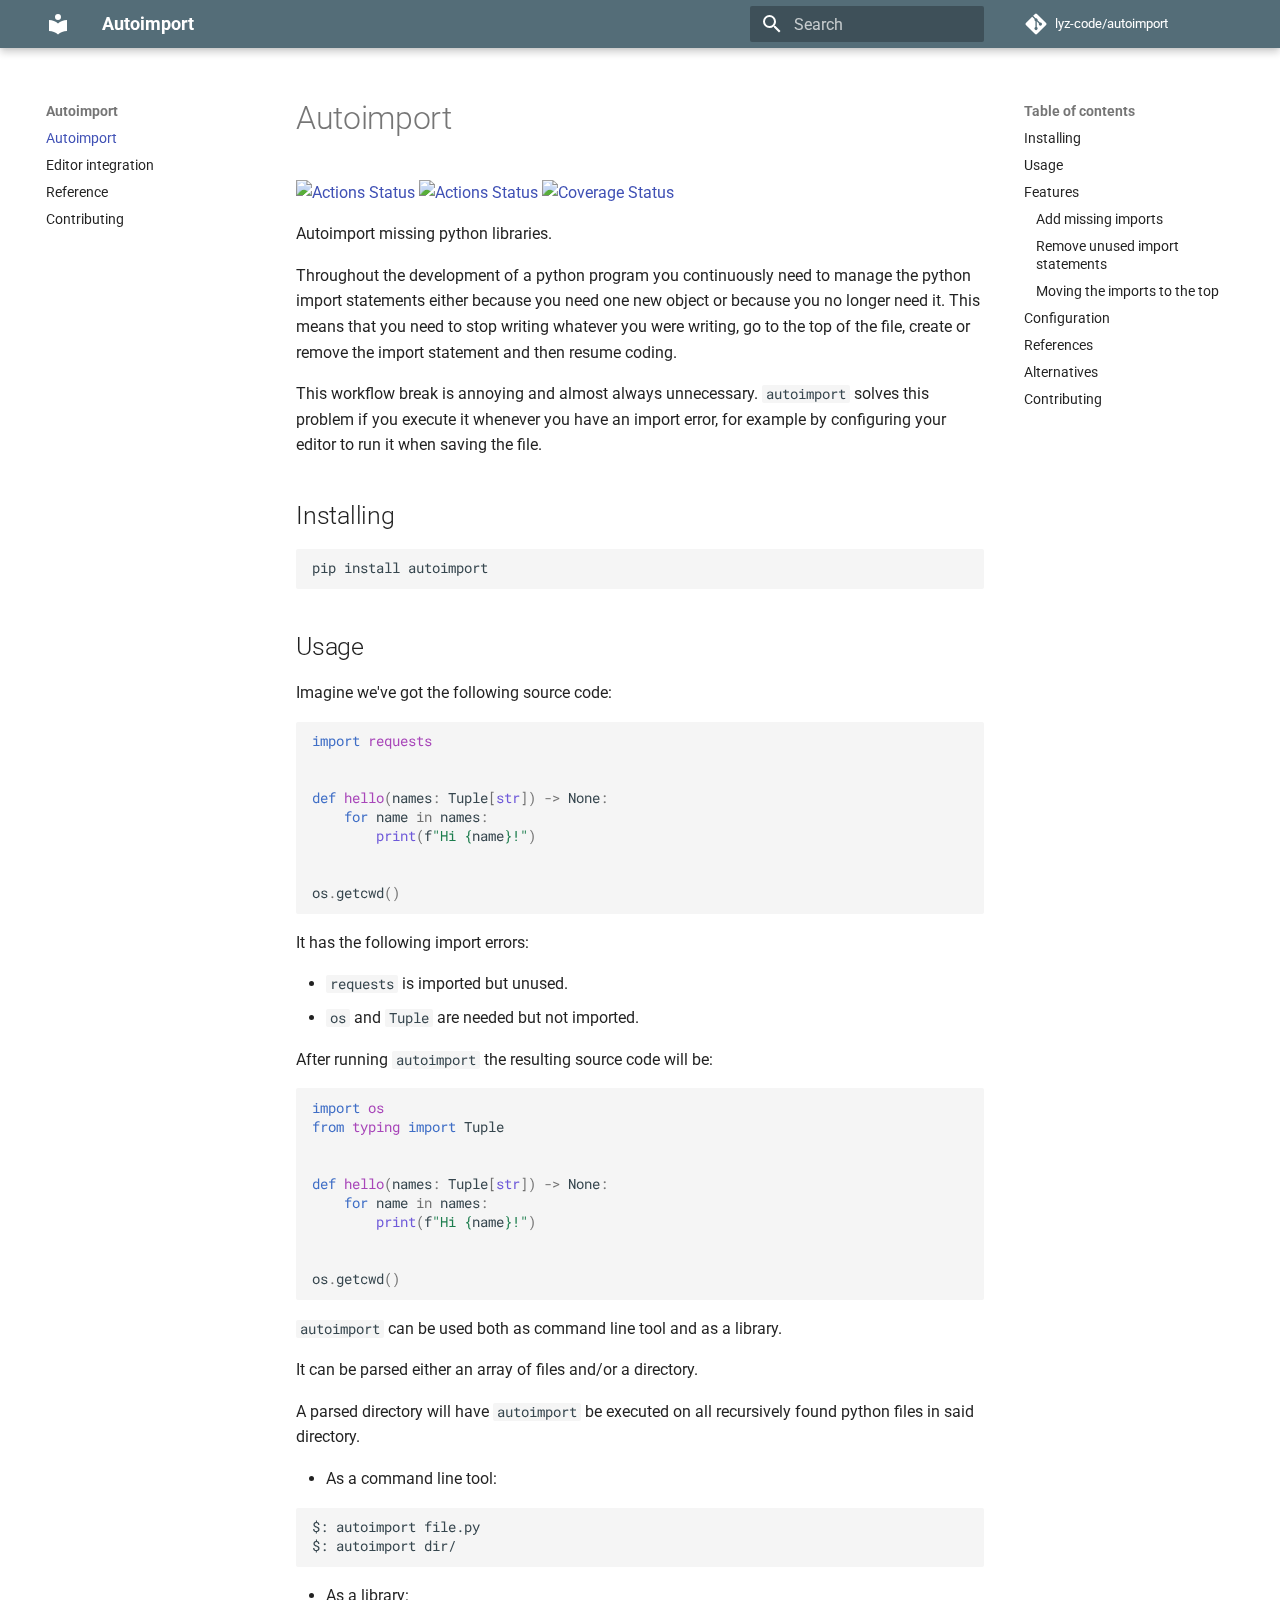
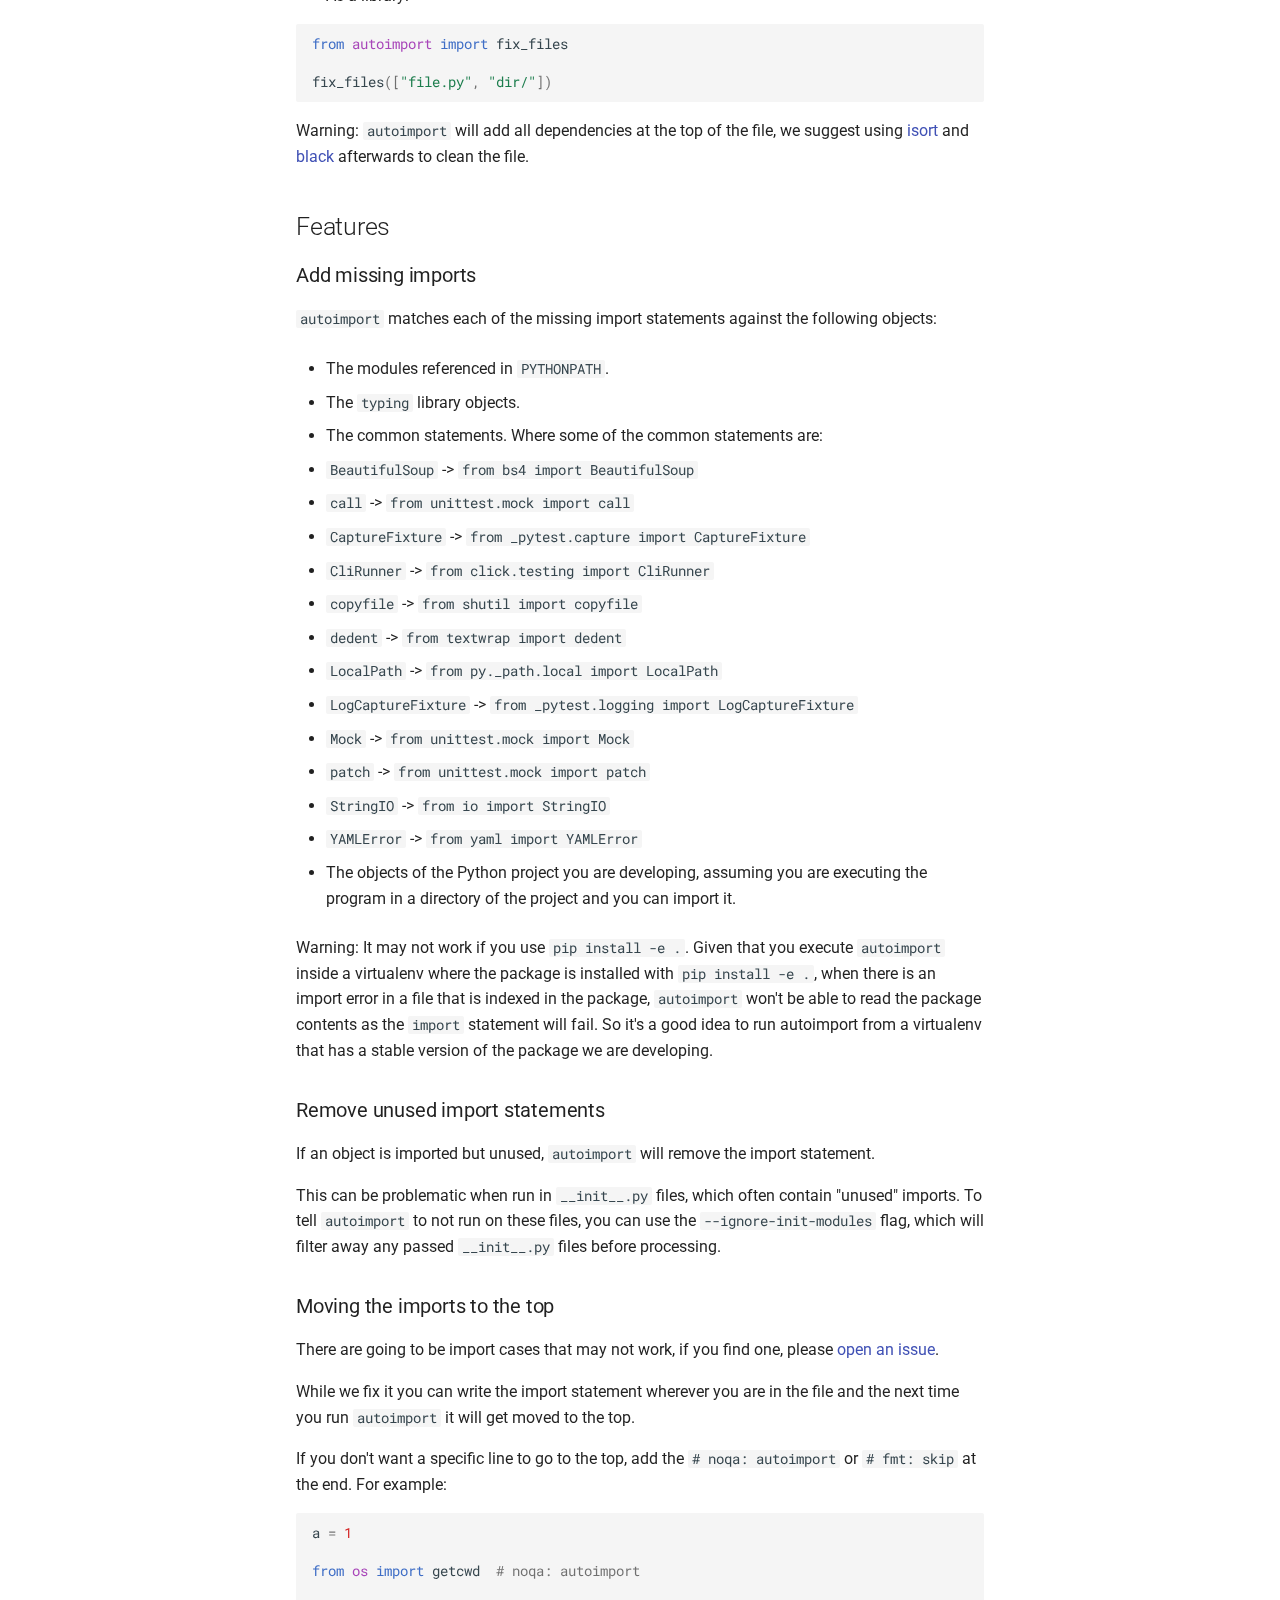
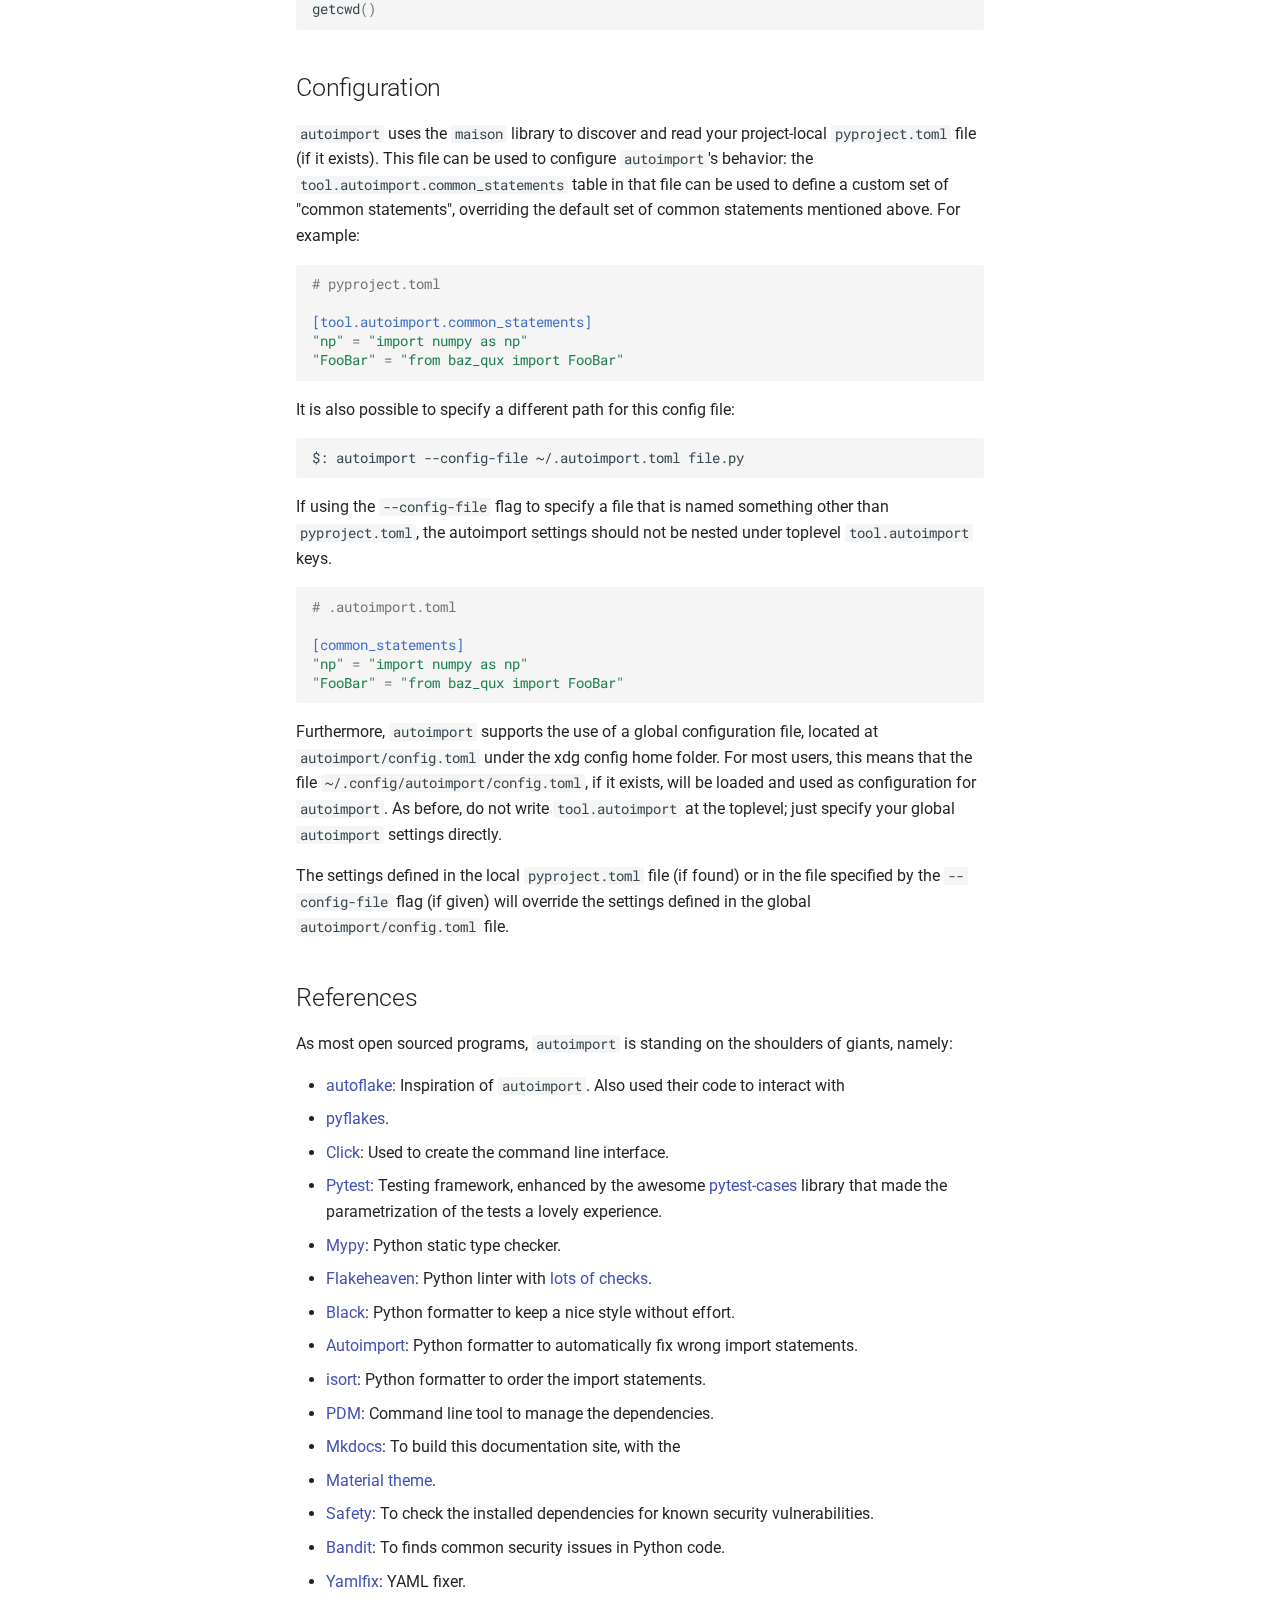
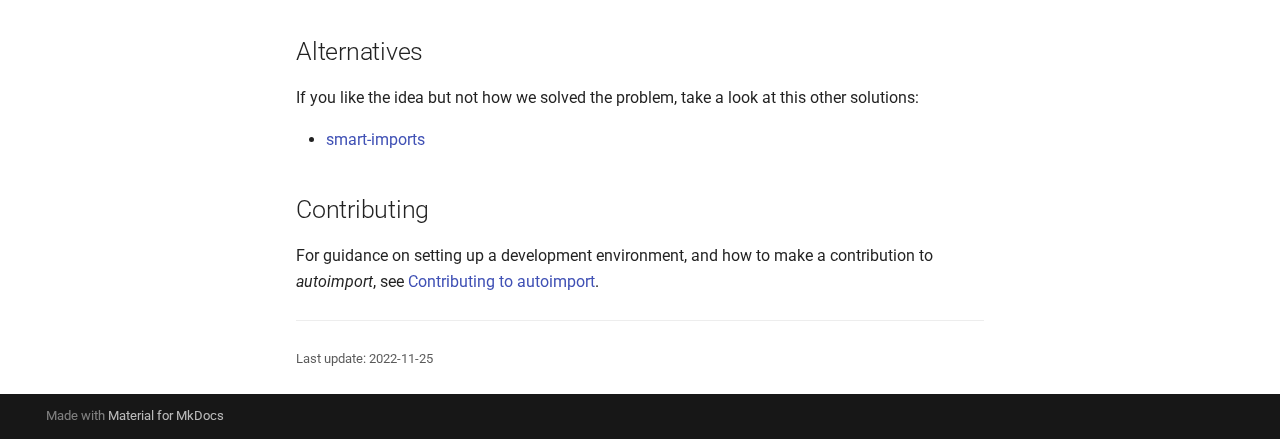
==== commit f2d16b9f: "deploy: 6abd0b097c6cdd918d1c5b277733131f7dd37478" ====
--- a/index.html
+++ b/index.html
@@ -1,10 +1,11 @@
-<!doctype html><html lang=en class=no-js> <head><meta charset=utf-8><meta name=viewport content="width=device-width,initial-scale=1"><meta name=author content=Lyz><link href=https://lyz-code.github.io/autoimport/ rel=canonical><link rel=icon href=assets/images/favicon.png><meta name=generator content="mkdocs-1.3.1, mkdocs-material-8.5.1"><title>Autoimport</title><link rel=stylesheet href=assets/stylesheets/main.2e8b5541.min.css><link rel=stylesheet href=assets/stylesheets/palette.cbb835fc.min.css><meta name=theme-color content=#546d78><link rel=preconnect href=https://fonts.gstatic.com crossorigin><link rel=stylesheet href="https://fonts.googleapis.com/css?family=Roboto:300,300i,400,400i,700,700i%7CRoboto+Mono:400,400i,700,700i&display=fallback"><style>:root{--md-text-font:"Roboto";--md-code-font:"Roboto Mono"}</style><link rel=stylesheet href=css/timeago.css><link rel=stylesheet href=assets/_mkdocstrings.css><link rel=stylesheet href=stylesheets/extra.css><link rel=stylesheet href=stylesheets/links.css><script>__md_scope=new URL(".",location),__md_hash=e=>[...e].reduce((e,_)=>(e<<5)-e+_.charCodeAt(0),0),__md_get=(e,_=localStorage,t=__md_scope)=>JSON.parse(_.getItem(t.pathname+"."+e)),__md_set=(e,_,t=localStorage,a=__md_scope)=>{try{t.setItem(a.pathname+"."+e,JSON.stringify(_))}catch(e){}}</script></head> <body dir=ltr data-md-color-scheme data-md-color-primary=blue-grey data-md-color-accent=light-blue> <input class=md-toggle data-md-toggle=drawer type=checkbox id=__drawer autocomplete=off> <input class=md-toggle data-md-toggle=search type=checkbox id=__search autocomplete=off> <label class=md-overlay for=__drawer></label> <div data-md-component=skip> <a href=#installing class=md-skip> Skip to content </a> </div> <div data-md-component=announce> </div> <header class=md-header data-md-component=header> <nav class="md-header__inner md-grid" aria-label=Header> <a href=. title=Autoimport class="md-header__button md-logo" aria-label=Autoimport data-md-component=logo> <svg xmlns=http://www.w3.org/2000/svg viewbox="0 0 24 24"><path d="M12 8a3 3 0 0 0 3-3 3 3 0 0 0-3-3 3 3 0 0 0-3 3 3 3 0 0 0 3 3m0 3.54C9.64 9.35 6.5 8 3 8v11c3.5 0 6.64 1.35 9 3.54 2.36-2.19 5.5-3.54 9-3.54V8c-3.5 0-6.64 1.35-9 3.54Z"/></svg> </a> <label class="md-header__button md-icon" for=__drawer> <svg xmlns=http://www.w3.org/2000/svg viewbox="0 0 24 24"><path d="M3 6h18v2H3V6m0 5h18v2H3v-2m0 5h18v2H3v-2Z"/></svg> </label> <div class=md-header__title data-md-component=header-title> <div class=md-header__ellipsis> <div class=md-header__topic> <span class=md-ellipsis> Autoimport </span> </div> <div class=md-header__topic data-md-component=header-topic> <span class=md-ellipsis> Autoimport </span> </div> </div> </div> <label class="md-header__button md-icon" for=__search> <svg xmlns=http://www.w3.org/2000/svg viewbox="0 0 24 24"><path d="M9.5 3A6.5 6.5 0 0 1 16 9.5c0 1.61-.59 3.09-1.56 4.23l.27.27h.79l5 5-1.5 1.5-5-5v-.79l-.27-.27A6.516 6.516 0 0 1 9.5 16 6.5 6.5 0 0 1 3 9.5 6.5 6.5 0 0 1 9.5 3m0 2C7 5 5 7 5 9.5S7 14 9.5 14 14 12 14 9.5 12 5 9.5 5Z"/></svg> </label> <div class=md-search data-md-component=search role=dialog> <label class=md-search__overlay for=__search></label> <div class=md-search__inner role=search> <form class=md-search__form name=search> <input type=text class=md-search__input name=query aria-label=Search placeholder=Search autocapitalize=off autocorrect=off autocomplete=off spellcheck=false data-md-component=search-query required> <label class="md-search__icon md-icon" for=__search> <svg xmlns=http://www.w3.org/2000/svg viewbox="0 0 24 24"><path d="M9.5 3A6.5 6.5 0 0 1 16 9.5c0 1.61-.59 3.09-1.56 4.23l.27.27h.79l5 5-1.5 1.5-5-5v-.79l-.27-.27A6.516 6.516 0 0 1 9.5 16 6.5 6.5 0 0 1 3 9.5 6.5 6.5 0 0 1 9.5 3m0 2C7 5 5 7 5 9.5S7 14 9.5 14 14 12 14 9.5 12 5 9.5 5Z"/></svg> <svg xmlns=http://www.w3.org/2000/svg viewbox="0 0 24 24"><path d="M20 11v2H8l5.5 5.5-1.42 1.42L4.16 12l7.92-7.92L13.5 5.5 8 11h12Z"/></svg> </label> <nav class=md-search__options aria-label=Search> <button type=reset class="md-search__icon md-icon" title=Clear aria-label=Clear tabindex=-1> <svg xmlns=http://www.w3.org/2000/svg viewbox="0 0 24 24"><path d="M19 6.41 17.59 5 12 10.59 6.41 5 5 6.41 10.59 12 5 17.59 6.41 19 12 13.41 17.59 19 19 17.59 13.41 12 19 6.41Z"/></svg> </button> </nav> </form> <div class=md-search__output> <div class=md-search__scrollwrap data-md-scrollfix> <div class=md-search-result data-md-component=search-result> <div class=md-search-result__meta> Initializing search </div> <ol class=md-search-result__list></ol> </div> </div> </div> </div> </div> <div class=md-header__source> <a href=https://github.com/lyz-code/autoimport title="Go to repository" class=md-source data-md-component=source> <div class="md-source__icon md-icon"> <svg xmlns=http://www.w3.org/2000/svg viewbox="0 0 448 512"><!-- Font Awesome Free 6.2.0 by @fontawesome - https://fontawesome.com License - https://fontawesome.com/license/free (Icons: CC BY 4.0, Fonts: SIL OFL 1.1, Code: MIT License) Copyright 2022 Fonticons, Inc.--><path d="M439.55 236.05 244 40.45a28.87 28.87 0 0 0-40.81 0l-40.66 40.63 51.52 51.52c27.06-9.14 52.68 16.77 43.39 43.68l49.66 49.66c34.23-11.8 61.18 31 35.47 56.69-26.49 26.49-70.21-2.87-56-37.34L240.22 199v121.85c25.3 12.54 22.26 41.85 9.08 55a34.34 34.34 0 0 1-48.55 0c-17.57-17.6-11.07-46.91 11.25-56v-123c-20.8-8.51-24.6-30.74-18.64-45L142.57 101 8.45 235.14a28.86 28.86 0 0 0 0 40.81l195.61 195.6a28.86 28.86 0 0 0 40.8 0l194.69-194.69a28.86 28.86 0 0 0 0-40.81z"/></svg> </div> <div class=md-source__repository> lyz-code/autoimport </div> </a> </div> </nav> </header> <div class=md-container data-md-component=container> <main class=md-main data-md-component=main> <div class="md-main__inner md-grid"> <div class="md-sidebar md-sidebar--primary" data-md-component=sidebar data-md-type=navigation> <div class=md-sidebar__scrollwrap> <div class=md-sidebar__inner> <nav class="md-nav md-nav--primary" aria-label=Navigation data-md-level=0> <label class=md-nav__title for=__drawer> <a href=. title=Autoimport class="md-nav__button md-logo" aria-label=Autoimport data-md-component=logo> <svg xmlns=http://www.w3.org/2000/svg viewbox="0 0 24 24"><path d="M12 8a3 3 0 0 0 3-3 3 3 0 0 0-3-3 3 3 0 0 0-3 3 3 3 0 0 0 3 3m0 3.54C9.64 9.35 6.5 8 3 8v11c3.5 0 6.64 1.35 9 3.54 2.36-2.19 5.5-3.54 9-3.54V8c-3.5 0-6.64 1.35-9 3.54Z"/></svg> </a> Autoimport </label> <div class=md-nav__source> <a href=https://github.com/lyz-code/autoimport title="Go to repository" class=md-source data-md-component=source> <div class="md-source__icon md-icon"> <svg xmlns=http://www.w3.org/2000/svg viewbox="0 0 448 512"><!-- Font Awesome Free 6.2.0 by @fontawesome - https://fontawesome.com License - https://fontawesome.com/license/free (Icons: CC BY 4.0, Fonts: SIL OFL 1.1, Code: MIT License) Copyright 2022 Fonticons, Inc.--><path d="M439.55 236.05 244 40.45a28.87 28.87 0 0 0-40.81 0l-40.66 40.63 51.52 51.52c27.06-9.14 52.68 16.77 43.39 43.68l49.66 49.66c34.23-11.8 61.18 31 35.47 56.69-26.49 26.49-70.21-2.87-56-37.34L240.22 199v121.85c25.3 12.54 22.26 41.85 9.08 55a34.34 34.34 0 0 1-48.55 0c-17.57-17.6-11.07-46.91 11.25-56v-123c-20.8-8.51-24.6-30.74-18.64-45L142.57 101 8.45 235.14a28.86 28.86 0 0 0 0 40.81l195.61 195.6a28.86 28.86 0 0 0 40.8 0l194.69-194.69a28.86 28.86 0 0 0 0-40.81z"/></svg> </div> <div class=md-source__repository> lyz-code/autoimport </div> </a> </div> <ul class=md-nav__list data-md-scrollfix> <li class="md-nav__item md-nav__item--active"> <input class="md-nav__toggle md-toggle" data-md-toggle=toc type=checkbox id=__toc> <label class="md-nav__link md-nav__link--active" for=__toc> Autoimport <span class="md-nav__icon md-icon"></span> </label> <a href=. class="md-nav__link md-nav__link--active"> Autoimport </a> <nav class="md-nav md-nav--secondary" aria-label="Table of contents"> <label class=md-nav__title for=__toc> <span class="md-nav__icon md-icon"></span> Table of contents </label> <ul class=md-nav__list data-md-component=toc data-md-scrollfix> <li class=md-nav__item> <a href=#installing class=md-nav__link> Installing </a> </li> <li class=md-nav__item> <a href=#usage class=md-nav__link> Usage </a> </li> <li class=md-nav__item> <a href=#features class=md-nav__link> Features </a> <nav class=md-nav aria-label=Features> <ul class=md-nav__list> <li class=md-nav__item> <a href=#add-missing-imports class=md-nav__link> Add missing imports </a> </li> <li class=md-nav__item> <a href=#remove-unused-import-statements class=md-nav__link> Remove unused import statements </a> </li> <li class=md-nav__item> <a href=#moving-the-imports-to-the-top class=md-nav__link> Moving the imports to the top </a> </li> </ul> </nav> </li> <li class=md-nav__item> <a href=#configuration class=md-nav__link> Configuration </a> </li> <li class=md-nav__item> <a href=#references class=md-nav__link> References </a> </li> <li class=md-nav__item> <a href=#alternatives class=md-nav__link> Alternatives </a> </li> <li class=md-nav__item> <a href=#contributing class=md-nav__link> Contributing </a> </li> </ul> </nav> </li> <li class=md-nav__item> <a href=editor_integration/ class=md-nav__link> Editor integration </a> </li> <li class=md-nav__item> <a href=reference/ class=md-nav__link> Reference </a> </li> <li class=md-nav__item> <a href=contributing/ class=md-nav__link> Contributing </a> </li> </ul> </nav> </div> </div> </div> <div class="md-sidebar md-sidebar--secondary" data-md-component=sidebar data-md-type=toc> <div class=md-sidebar__scrollwrap> <div class=md-sidebar__inner> <nav class="md-nav md-nav--secondary" aria-label="Table of contents"> <label class=md-nav__title for=__toc> <span class="md-nav__icon md-icon"></span> Table of contents </label> <ul class=md-nav__list data-md-component=toc data-md-scrollfix> <li class=md-nav__item> <a href=#installing class=md-nav__link> Installing </a> </li> <li class=md-nav__item> <a href=#usage class=md-nav__link> Usage </a> </li> <li class=md-nav__item> <a href=#features class=md-nav__link> Features </a> <nav class=md-nav aria-label=Features> <ul class=md-nav__list> <li class=md-nav__item> <a href=#add-missing-imports class=md-nav__link> Add missing imports </a> </li> <li class=md-nav__item> <a href=#remove-unused-import-statements class=md-nav__link> Remove unused import statements </a> </li> <li class=md-nav__item> <a href=#moving-the-imports-to-the-top class=md-nav__link> Moving the imports to the top </a> </li> </ul> </nav> </li> <li class=md-nav__item> <a href=#configuration class=md-nav__link> Configuration </a> </li> <li class=md-nav__item> <a href=#references class=md-nav__link> References </a> </li> <li class=md-nav__item> <a href=#alternatives class=md-nav__link> Alternatives </a> </li> <li class=md-nav__item> <a href=#contributing class=md-nav__link> Contributing </a> </li> </ul> </nav> </div> </div> </div> <div class=md-content data-md-component=content> <article class="md-content__inner md-typeset"> <a href=https://github.com/lyz-code/autoimport/edit/master/docs/index.md title="Edit this page" class="md-content__button md-icon"> <svg xmlns=http://www.w3.org/2000/svg viewbox="0 0 24 24"><path d="M20.71 7.04c.39-.39.39-1.04 0-1.41l-2.34-2.34c-.37-.39-1.02-.39-1.41 0l-1.84 1.83 3.75 3.75M3 17.25V21h3.75L17.81 9.93l-3.75-3.75L3 17.25Z"/></svg> </a> <h1>Autoimport</h1> <p><a href=https://github.com/lyz-code/autoimport/actions><img alt="Actions Status" src=https://github.com/lyz-code/autoimport/workflows/Tests/badge.svg></a> <a href=https://github.com/lyz-code/autoimport/actions><img alt="Actions Status" src=https://github.com/lyz-code/autoimport/workflows/Build/badge.svg></a> <a href="https://coveralls.io/github/lyz-code/autoimport?branch=main"><img alt="Coverage Status" src="https://coveralls.io/repos/github/lyz-code/autoimport/badge.svg?branch=main"></a></p> <p>Autoimport missing python libraries.</p> <p>Throughout the development of a python program you continuously need to manage the python import statements either because you need one new object or because you no longer need it. This means that you need to stop writing whatever you were writing, go to the top of the file, create or remove the import statement and then resume coding.</p> <p>This workflow break is annoying and almost always unnecessary. <code>autoimport</code> solves this problem if you execute it whenever you have an import error, for example by configuring your editor to run it when saving the file.</p> <h2 id=installing>Installing<a class=headerlink href=#installing title="Permanent link">&para;</a></h2> <div class=highlight><pre><span></span><code>pip install autoimport
+<!doctype html><html lang=en class=no-js> <head><meta charset=utf-8><meta name=viewport content="width=device-width,initial-scale=1"><meta name=author content=Lyz><link href=https://lyz-code.github.io/autoimport/ rel=canonical><link href=editor_integration/ rel=next><link rel=icon href=assets/images/favicon.png><meta name=generator content="mkdocs-1.4.2, mkdocs-material-9.0.11"><title>Autoimport</title><link rel=stylesheet href=assets/stylesheets/main.0d440cfe.min.css><link rel=stylesheet href=assets/stylesheets/palette.2505c338.min.css><link rel=preconnect href=https://fonts.gstatic.com crossorigin><link rel=stylesheet href="https://fonts.googleapis.com/css?family=Roboto:300,300i,400,400i,700,700i%7CRoboto+Mono:400,400i,700,700i&display=fallback"><style>:root{--md-text-font:"Roboto";--md-code-font:"Roboto Mono"}</style><link rel=stylesheet href=css/timeago.css><link rel=stylesheet href=assets/_mkdocstrings.css><link rel=stylesheet href=stylesheets/extra.css><link rel=stylesheet href=stylesheets/links.css><script>__md_scope=new URL(".",location),__md_hash=e=>[...e].reduce((e,_)=>(e<<5)-e+_.charCodeAt(0),0),__md_get=(e,_=localStorage,t=__md_scope)=>JSON.parse(_.getItem(t.pathname+"."+e)),__md_set=(e,_,t=localStorage,a=__md_scope)=>{try{t.setItem(a.pathname+"."+e,JSON.stringify(_))}catch(e){}}</script></head> <body dir=ltr data-md-color-scheme=default data-md-color-primary=blue-grey data-md-color-accent=light-blue> <input class=md-toggle data-md-toggle=drawer type=checkbox id=__drawer autocomplete=off> <input class=md-toggle data-md-toggle=search type=checkbox id=__search autocomplete=off> <label class=md-overlay for=__drawer></label> <div data-md-component=skip> <a href=#installing class=md-skip> Skip to content </a> </div> <div data-md-component=announce> </div> <header class=md-header data-md-component=header> <nav class="md-header__inner md-grid" aria-label=Header> <a href=. title=Autoimport class="md-header__button md-logo" aria-label=Autoimport data-md-component=logo> <svg xmlns=http://www.w3.org/2000/svg viewbox="0 0 24 24"><path d="M12 8a3 3 0 0 0 3-3 3 3 0 0 0-3-3 3 3 0 0 0-3 3 3 3 0 0 0 3 3m0 3.54C9.64 9.35 6.5 8 3 8v11c3.5 0 6.64 1.35 9 3.54 2.36-2.19 5.5-3.54 9-3.54V8c-3.5 0-6.64 1.35-9 3.54Z"/></svg> </a> <label class="md-header__button md-icon" for=__drawer> <svg xmlns=http://www.w3.org/2000/svg viewbox="0 0 24 24"><path d="M3 6h18v2H3V6m0 5h18v2H3v-2m0 5h18v2H3v-2Z"/></svg> </label> <div class=md-header__title data-md-component=header-title> <div class=md-header__ellipsis> <div class=md-header__topic> <span class=md-ellipsis> Autoimport </span> </div> <div class=md-header__topic data-md-component=header-topic> <span class=md-ellipsis> Autoimport </span> </div> </div> </div> <label class="md-header__button md-icon" for=__search> <svg xmlns=http://www.w3.org/2000/svg viewbox="0 0 24 24"><path d="M9.5 3A6.5 6.5 0 0 1 16 9.5c0 1.61-.59 3.09-1.56 4.23l.27.27h.79l5 5-1.5 1.5-5-5v-.79l-.27-.27A6.516 6.516 0 0 1 9.5 16 6.5 6.5 0 0 1 3 9.5 6.5 6.5 0 0 1 9.5 3m0 2C7 5 5 7 5 9.5S7 14 9.5 14 14 12 14 9.5 12 5 9.5 5Z"/></svg> </label> <div class=md-search data-md-component=search role=dialog> <label class=md-search__overlay for=__search></label> <div class=md-search__inner role=search> <form class=md-search__form name=search> <input type=text class=md-search__input name=query aria-label=Search placeholder=Search autocapitalize=off autocorrect=off autocomplete=off spellcheck=false data-md-component=search-query required> <label class="md-search__icon md-icon" for=__search> <svg xmlns=http://www.w3.org/2000/svg viewbox="0 0 24 24"><path d="M9.5 3A6.5 6.5 0 0 1 16 9.5c0 1.61-.59 3.09-1.56 4.23l.27.27h.79l5 5-1.5 1.5-5-5v-.79l-.27-.27A6.516 6.516 0 0 1 9.5 16 6.5 6.5 0 0 1 3 9.5 6.5 6.5 0 0 1 9.5 3m0 2C7 5 5 7 5 9.5S7 14 9.5 14 14 12 14 9.5 12 5 9.5 5Z"/></svg> <svg xmlns=http://www.w3.org/2000/svg viewbox="0 0 24 24"><path d="M20 11v2H8l5.5 5.5-1.42 1.42L4.16 12l7.92-7.92L13.5 5.5 8 11h12Z"/></svg> </label> <nav class=md-search__options aria-label=Search> <button type=reset class="md-search__icon md-icon" title=Clear aria-label=Clear tabindex=-1> <svg xmlns=http://www.w3.org/2000/svg viewbox="0 0 24 24"><path d="M19 6.41 17.59 5 12 10.59 6.41 5 5 6.41 10.59 12 5 17.59 6.41 19 12 13.41 17.59 19 19 17.59 13.41 12 19 6.41Z"/></svg> </button> </nav> </form> <div class=md-search__output> <div class=md-search__scrollwrap data-md-scrollfix> <div class=md-search-result data-md-component=search-result> <div class=md-search-result__meta> Initializing search </div> <ol class=md-search-result__list role=presentation></ol> </div> </div> </div> </div> </div> <div class=md-header__source> <a href=https://github.com/lyz-code/autoimport title="Go to repository" class=md-source data-md-component=source> <div class="md-source__icon md-icon"> <svg xmlns=http://www.w3.org/2000/svg viewbox="0 0 448 512"><!-- Font Awesome Free 6.2.1 by @fontawesome - https://fontawesome.com License - https://fontawesome.com/license/free (Icons: CC BY 4.0, Fonts: SIL OFL 1.1, Code: MIT License) Copyright 2022 Fonticons, Inc.--><path d="M439.55 236.05 244 40.45a28.87 28.87 0 0 0-40.81 0l-40.66 40.63 51.52 51.52c27.06-9.14 52.68 16.77 43.39 43.68l49.66 49.66c34.23-11.8 61.18 31 35.47 56.69-26.49 26.49-70.21-2.87-56-37.34L240.22 199v121.85c25.3 12.54 22.26 41.85 9.08 55a34.34 34.34 0 0 1-48.55 0c-17.57-17.6-11.07-46.91 11.25-56v-123c-20.8-8.51-24.6-30.74-18.64-45L142.57 101 8.45 235.14a28.86 28.86 0 0 0 0 40.81l195.61 195.6a28.86 28.86 0 0 0 40.8 0l194.69-194.69a28.86 28.86 0 0 0 0-40.81z"/></svg> </div> <div class=md-source__repository> lyz-code/autoimport </div> </a> </div> </nav> </header> <div class=md-container data-md-component=container> <main class=md-main data-md-component=main> <div class="md-main__inner md-grid"> <div class="md-sidebar md-sidebar--primary" data-md-component=sidebar data-md-type=navigation> <div class=md-sidebar__scrollwrap> <div class=md-sidebar__inner> <nav class="md-nav md-nav--primary" aria-label=Navigation data-md-level=0> <label class=md-nav__title for=__drawer> <a href=. title=Autoimport class="md-nav__button md-logo" aria-label=Autoimport data-md-component=logo> <svg xmlns=http://www.w3.org/2000/svg viewbox="0 0 24 24"><path d="M12 8a3 3 0 0 0 3-3 3 3 0 0 0-3-3 3 3 0 0 0-3 3 3 3 0 0 0 3 3m0 3.54C9.64 9.35 6.5 8 3 8v11c3.5 0 6.64 1.35 9 3.54 2.36-2.19 5.5-3.54 9-3.54V8c-3.5 0-6.64 1.35-9 3.54Z"/></svg> </a> Autoimport </label> <div class=md-nav__source> <a href=https://github.com/lyz-code/autoimport title="Go to repository" class=md-source data-md-component=source> <div class="md-source__icon md-icon"> <svg xmlns=http://www.w3.org/2000/svg viewbox="0 0 448 512"><!-- Font Awesome Free 6.2.1 by @fontawesome - https://fontawesome.com License - https://fontawesome.com/license/free (Icons: CC BY 4.0, Fonts: SIL OFL 1.1, Code: MIT License) Copyright 2022 Fonticons, Inc.--><path d="M439.55 236.05 244 40.45a28.87 28.87 0 0 0-40.81 0l-40.66 40.63 51.52 51.52c27.06-9.14 52.68 16.77 43.39 43.68l49.66 49.66c34.23-11.8 61.18 31 35.47 56.69-26.49 26.49-70.21-2.87-56-37.34L240.22 199v121.85c25.3 12.54 22.26 41.85 9.08 55a34.34 34.34 0 0 1-48.55 0c-17.57-17.6-11.07-46.91 11.25-56v-123c-20.8-8.51-24.6-30.74-18.64-45L142.57 101 8.45 235.14a28.86 28.86 0 0 0 0 40.81l195.61 195.6a28.86 28.86 0 0 0 40.8 0l194.69-194.69a28.86 28.86 0 0 0 0-40.81z"/></svg> </div> <div class=md-source__repository> lyz-code/autoimport </div> </a> </div> <ul class=md-nav__list data-md-scrollfix> <li class="md-nav__item md-nav__item--active"> <input class="md-nav__toggle md-toggle" type=checkbox id=__toc> <label class="md-nav__link md-nav__link--active" for=__toc> Autoimport <span class="md-nav__icon md-icon"></span> </label> <a href=. class="md-nav__link md-nav__link--active"> Autoimport </a> <nav class="md-nav md-nav--secondary" aria-label="Table of contents"> <label class=md-nav__title for=__toc> <span class="md-nav__icon md-icon"></span> Table of contents </label> <ul class=md-nav__list data-md-component=toc data-md-scrollfix> <li class=md-nav__item> <a href=#installing class=md-nav__link> Installing </a> </li> <li class=md-nav__item> <a href=#usage class=md-nav__link> Usage </a> </li> <li class=md-nav__item> <a href=#features class=md-nav__link> Features </a> <nav class=md-nav aria-label=Features> <ul class=md-nav__list> <li class=md-nav__item> <a href=#add-missing-imports class=md-nav__link> Add missing imports </a> </li> <li class=md-nav__item> <a href=#remove-unused-import-statements class=md-nav__link> Remove unused import statements </a> </li> <li class=md-nav__item> <a href=#moving-the-imports-to-the-top class=md-nav__link> Moving the imports to the top </a> </li> </ul> </nav> </li> <li class=md-nav__item> <a href=#configuration class=md-nav__link> Configuration </a> </li> <li class=md-nav__item> <a href=#references class=md-nav__link> References </a> </li> <li class=md-nav__item> <a href=#alternatives class=md-nav__link> Alternatives </a> </li> <li class=md-nav__item> <a href=#contributing class=md-nav__link> Contributing </a> </li> </ul> </nav> </li> <li class=md-nav__item> <a href=editor_integration/ class=md-nav__link> Editor integration </a> </li> <li class=md-nav__item> <a href=reference/ class=md-nav__link> Reference </a> </li> <li class=md-nav__item> <a href=contributing/ class=md-nav__link> Contributing </a> </li> </ul> </nav> </div> </div> </div> <div class="md-sidebar md-sidebar--secondary" data-md-component=sidebar data-md-type=toc> <div class=md-sidebar__scrollwrap> <div class=md-sidebar__inner> <nav class="md-nav md-nav--secondary" aria-label="Table of contents"> <label class=md-nav__title for=__toc> <span class="md-nav__icon md-icon"></span> Table of contents </label> <ul class=md-nav__list data-md-component=toc data-md-scrollfix> <li class=md-nav__item> <a href=#installing class=md-nav__link> Installing </a> </li> <li class=md-nav__item> <a href=#usage class=md-nav__link> Usage </a> </li> <li class=md-nav__item> <a href=#features class=md-nav__link> Features </a> <nav class=md-nav aria-label=Features> <ul class=md-nav__list> <li class=md-nav__item> <a href=#add-missing-imports class=md-nav__link> Add missing imports </a> </li> <li class=md-nav__item> <a href=#remove-unused-import-statements class=md-nav__link> Remove unused import statements </a> </li> <li class=md-nav__item> <a href=#moving-the-imports-to-the-top class=md-nav__link> Moving the imports to the top </a> </li> </ul> </nav> </li> <li class=md-nav__item> <a href=#configuration class=md-nav__link> Configuration </a> </li> <li class=md-nav__item> <a href=#references class=md-nav__link> References </a> </li> <li class=md-nav__item> <a href=#alternatives class=md-nav__link> Alternatives </a> </li> <li class=md-nav__item> <a href=#contributing class=md-nav__link> Contributing </a> </li> </ul> </nav> </div> </div> </div> <div class=md-content data-md-component=content> <article class="md-content__inner md-typeset"> <h1>Autoimport</h1> <p><a href=https://github.com/lyz-code/autoimport/actions><img alt="Actions Status" src=https://github.com/lyz-code/autoimport/workflows/Tests/badge.svg></a> <a href=https://github.com/lyz-code/autoimport/actions><img alt="Actions Status" src=https://github.com/lyz-code/autoimport/workflows/Build/badge.svg></a> <a href="https://coveralls.io/github/lyz-code/autoimport?branch=main"><img alt="Coverage Status" src="https://coveralls.io/repos/github/lyz-code/autoimport/badge.svg?branch=main"></a></p> <p>Autoimport missing python libraries.</p> <p>Throughout the development of a python program you continuously need to manage the python import statements either because you need one new object or because you no longer need it. This means that you need to stop writing whatever you were writing, go to the top of the file, create or remove the import statement and then resume coding.</p> <p>This workflow break is annoying and almost always unnecessary. <code>autoimport</code> solves this problem if you execute it whenever you have an import error, for example by configuring your editor to run it when saving the file.</p> <h2 id=installing>Installing<a class=headerlink href=#installing title="Permanent link">&para;</a></h2> <div class=highlight><pre><span></span><code>pip<span class=w> </span>install<span class=w> </span>autoimport
 </code></pre></div> <h2 id=usage>Usage<a class=headerlink href=#usage title="Permanent link">&para;</a></h2> <p>Imagine we've got the following source code:</p> <div class=highlight><pre><span></span><code><span class=kn>import</span> <span class=nn>requests</span>
 
 
 <span class=k>def</span> <span class=nf>hello</span><span class=p>(</span><span class=n>names</span><span class=p>:</span> <span class=n>Tuple</span><span class=p>[</span><span class=nb>str</span><span class=p>])</span> <span class=o>-&gt;</span> <span class=kc>None</span><span class=p>:</span>
     <span class=k>for</span> <span class=n>name</span> <span class=ow>in</span> <span class=n>names</span><span class=p>:</span>
         <span class=nb>print</span><span class=p>(</span><span class=sa>f</span><span class=s2>&quot;Hi </span><span class=si>{</span><span class=n>name</span><span class=si>}</span><span class=s2>!&quot;</span><span class=p>)</span>
+
 
 <span class=n>os</span><span class=o>.</span><span class=n>getcwd</span><span class=p>()</span>
 </code></pre></div> <p>It has the following import errors:</p> <ul> <li><code>requests</code> is imported but unused.</li> <li><code>os</code> and <code>Tuple</code> are needed but not imported.</li> </ul> <p>After running <code>autoimport</code> the resulting source code will be:</p> <div class=highlight><pre><span></span><code><span class=kn>import</span> <span class=nn>os</span>
@@ -15,39 +16,27 @@
     <span class=k>for</span> <span class=n>name</span> <span class=ow>in</span> <span class=n>names</span><span class=p>:</span>
         <span class=nb>print</span><span class=p>(</span><span class=sa>f</span><span class=s2>&quot;Hi </span><span class=si>{</span><span class=n>name</span><span class=si>}</span><span class=s2>!&quot;</span><span class=p>)</span>
 
+
 <span class=n>os</span><span class=o>.</span><span class=n>getcwd</span><span class=p>()</span>
-</code></pre></div> <p><code>autoimport</code> can be used both as command line tool and as a library.</p> <p>It can be parsed either an array of files and/or a directory.</p> <p>A parsed directory will have <code>autoimport</code> be executed on all recursively found python files in said directory.</p> <ul> <li> <p>As a command line tool:</p> <div class=highlight><pre><span></span><code>$: autoimport file.py
-$: autoimport dir/
-</code></pre></div> </li> <li> <p>As a library:</p> <div class=highlight><pre><span></span><code><span class=kn>from</span> <span class=nn>autoimport</span> <span class=kn>import</span> <span class=n>fix_files</span>
+</code></pre></div> <p><code>autoimport</code> can be used both as command line tool and as a library.</p> <p>It can be parsed either an array of files and/or a directory.</p> <p>A parsed directory will have <code>autoimport</code> be executed on all recursively found python files in said directory.</p> <ul> <li>As a command line tool:</li> </ul> <div class=highlight><pre><span></span><code>$:<span class=w> </span>autoimport<span class=w> </span>file.py
+$:<span class=w> </span>autoimport<span class=w> </span>dir/
+</code></pre></div> <ul> <li>As a library:</li> </ul> <div class=highlight><pre><span></span><code><span class=kn>from</span> <span class=nn>autoimport</span> <span class=kn>import</span> <span class=n>fix_files</span>
 
-<span class=n>fix_files</span><span class=p>([</span><span class=s1>&#39;file.py&#39;</span><span class=p>,</span> <span class=s1>&#39;dir/&#39;</span><span class=p>])</span>
-</code></pre></div> </li> </ul> <div class="admonition warning"> <p><code>autoimport</code> will add all dependencies at the top of the file, we suggest using <a href=https://pycqa.github.io/isort>isort</a> and <a href=https://black.readthedocs.io/en/stable/ >black</a> afterwards to clean the file.</p> </div> <h2 id=features>Features<a class=headerlink href=#features title="Permanent link">&para;</a></h2> <h3 id=add-missing-imports>Add missing imports<a class=headerlink href=#add-missing-imports title="Permanent link">&para;</a></h3> <p><code>autoimport</code> matches each of the missing import statements against the following objects:</p> <ul> <li>The modules referenced in <code>PYTHONPATH</code>.</li> <li>The <code>typing</code> library objects.</li> <li> <p>The common statements.</p> <p>Where some of the common statements are:</p> <pre><code>* `BeautifulSoup` -&gt; `from bs4 import BeautifulSoup`
-* `call` -&gt; `from unittest.mock import call`
-* `CaptureFixture` -&gt; `from _pytest.capture import CaptureFixture`
-* `CliRunner` -&gt; `from click.testing import CliRunner`
-* `copyfile` -&gt; `from shutil import copyfile`
-* `dedent` -&gt; `from textwrap import dedent`
-* `LocalPath` -&gt; `from py._path.local import LocalPath`
-* `LogCaptureFixture` -&gt; `from _pytest.logging import LogCaptureFixture`
-* `Mock` -&gt; `from unittest.mock import Mock`
-* `patch` -&gt; `from unittest.mock import patch`
-* `StringIO` -&gt; `from io import StringIO`
-* `TempdirFactory` -&gt; `from _pytest.tmpdir import TempdirFactory`
-* `YAMLError` -&gt; `from yaml import YAMLError`
-</code></pre> </li> <li> <p>The objects of the Python project you are developing, assuming you are executing the program in a directory of the project and you can import it.</p> </li> </ul> <div class="admonition warning"> <p class=admonition-title>It may not work if you use pip install -e .</p> <p>Given that you execute <code>autoimport</code> inside a virtualenv where the package is installed with <code>pip install -e .</code>, when there is an import error in a file that is indexed in the package, <code>autoimport</code> won't be able to read the package contents as the <code>import</code> statement will fail. So it's a good idea to run autoimport from a virtualenv that has a stable version of the package we are developing.</p> </div> <h3 id=remove-unused-import-statements>Remove unused import statements<a class=headerlink href=#remove-unused-import-statements title="Permanent link">&para;</a></h3> <p>If an object is imported but unused, <code>autoimport</code> will remove the import statement.</p> <p>This can be problematic when run in <code>__init__.py</code> files, which often contain "unused" imports. To tell <code>autoimport</code> to not run on these files, you can use the <code>--ignore-init-modules</code> flag, which will filter away any passed <code>__init__.py</code> files before processing.</p> <h3 id=moving-the-imports-to-the-top>Moving the imports to the top<a class=headerlink href=#moving-the-imports-to-the-top title="Permanent link">&para;</a></h3> <p>There are going to be import cases that may not work, if you find one, please <a href="https://github.com/lyz-code/autoimport/issues/new?labels=bug&template=bug.md">open an issue</a>.</p> <p>While we fix it you can write the import statement wherever you are in the file and the next time you run <code>autoimport</code> it will get moved to the top.</p> <p>If you don't want a specific line to go to the top, add the <code># noqa: autoimport</code> or <code># fmt: skip</code> at the end. For example:</p> <div class=highlight><pre><span></span><code><span class=n>a</span> <span class=o>=</span> <span class=mi>1</span>
+<span class=n>fix_files</span><span class=p>([</span><span class=s2>&quot;file.py&quot;</span><span class=p>,</span> <span class=s2>&quot;dir/&quot;</span><span class=p>])</span>
+</code></pre></div> <p>Warning: <code>autoimport</code> will add all dependencies at the top of the file, we suggest using <a href=https://pycqa.github.io/isort>isort</a> and <a href=https://black.readthedocs.io/en/stable/ >black</a> afterwards to clean the file.</p> <h2 id=features>Features<a class=headerlink href=#features title="Permanent link">&para;</a></h2> <h3 id=add-missing-imports>Add missing imports<a class=headerlink href=#add-missing-imports title="Permanent link">&para;</a></h3> <p><code>autoimport</code> matches each of the missing import statements against the following objects:</p> <ul> <li> <p>The modules referenced in <code>PYTHONPATH</code>.</p> </li> <li> <p>The <code>typing</code> library objects.</p> </li> <li> <p>The common statements. Where some of the common statements are:</p> </li> <li> <p><code>BeautifulSoup</code> -&gt; <code>from bs4 import BeautifulSoup</code></p> </li> <li><code>call</code> -&gt; <code>from unittest.mock import call</code></li> <li><code>CaptureFixture</code> -&gt; <code>from _pytest.capture import CaptureFixture</code></li> <li><code>CliRunner</code> -&gt; <code>from click.testing import CliRunner</code></li> <li><code>copyfile</code> -&gt; <code>from shutil import copyfile</code></li> <li><code>dedent</code> -&gt; <code>from textwrap import dedent</code></li> <li><code>LocalPath</code> -&gt; <code>from py._path.local import LocalPath</code></li> <li><code>LogCaptureFixture</code> -&gt; <code>from _pytest.logging import LogCaptureFixture</code></li> <li><code>Mock</code> -&gt; <code>from unittest.mock import Mock</code></li> <li><code>patch</code> -&gt; <code>from unittest.mock import patch</code></li> <li><code>StringIO</code> -&gt; <code>from io import StringIO</code></li> <li> <p><code>YAMLError</code> -&gt; <code>from yaml import YAMLError</code></p> </li> <li> <p>The objects of the Python project you are developing, assuming you are executing the program in a directory of the project and you can import it.</p> </li> </ul> <p>Warning: It may not work if you use <code>pip install -e .</code>. Given that you execute <code>autoimport</code> inside a virtualenv where the package is installed with <code>pip install -e .</code>, when there is an import error in a file that is indexed in the package, <code>autoimport</code> won't be able to read the package contents as the <code>import</code> statement will fail. So it's a good idea to run autoimport from a virtualenv that has a stable version of the package we are developing.</p> <h3 id=remove-unused-import-statements>Remove unused import statements<a class=headerlink href=#remove-unused-import-statements title="Permanent link">&para;</a></h3> <p>If an object is imported but unused, <code>autoimport</code> will remove the import statement.</p> <p>This can be problematic when run in <code>__init__.py</code> files, which often contain "unused" imports. To tell <code>autoimport</code> to not run on these files, you can use the <code>--ignore-init-modules</code> flag, which will filter away any passed <code>__init__.py</code> files before processing.</p> <h3 id=moving-the-imports-to-the-top>Moving the imports to the top<a class=headerlink href=#moving-the-imports-to-the-top title="Permanent link">&para;</a></h3> <p>There are going to be import cases that may not work, if you find one, please <a href="https://github.com/lyz-code/autoimport/issues/new?labels=bug&template=bug.md">open an issue</a>.</p> <p>While we fix it you can write the import statement wherever you are in the file and the next time you run <code>autoimport</code> it will get moved to the top.</p> <p>If you don't want a specific line to go to the top, add the <code># noqa: autoimport</code> or <code># fmt: skip</code> at the end. For example:</p> <div class=highlight><pre><span></span><code><span class=n>a</span> <span class=o>=</span> <span class=mi>1</span>
 
-<span class=kn>from</span> <span class=nn>os</span> <span class=kn>import</span> <span class=n>getcwd</span> <span class=c1># noqa: autoimport</span>
+<span class=kn>from</span> <span class=nn>os</span> <span class=kn>import</span> <span class=n>getcwd</span>  <span class=c1># noqa: autoimport</span>
 
 <span class=n>getcwd</span><span class=p>()</span>
-</code></pre></div> <h2 id=configuration>Configuration<a class=headerlink href=#configuration title="Permanent link">&para;</a></h2> <p><code>autoimport</code> uses the <code>maison</code> library to discover and read your project-local <code>pyproject.toml</code> file (if it exists). This file can be used to configure <code>autoimport</code>'s behavior: the <code>tool.autoimport.common_statements</code> table in that file can be used to define a custom set of "common statements", overriding the default set of common statements mentioned above. For example:</p> <div class=highlight><pre><span></span><code><span class=c1># pyproject.toml</span><span class=w></span>
+</code></pre></div> <h2 id=configuration>Configuration<a class=headerlink href=#configuration title="Permanent link">&para;</a></h2> <p><code>autoimport</code> uses the <code>maison</code> library to discover and read your project-local <code>pyproject.toml</code> file (if it exists). This file can be used to configure <code>autoimport</code>'s behavior: the <code>tool.autoimport.common_statements</code> table in that file can be used to define a custom set of "common statements", overriding the default set of common statements mentioned above. For example:</p> <div class=highlight><pre><span></span><code><span class=c1># pyproject.toml</span>
 
-<span class=k>[tool.autoimport.common_statements]</span><span class=w></span>
-<span class=s>&quot;np&quot;</span><span class=w> </span><span class=o>=</span><span class=w> </span><span class=s>&quot;import numpy as np&quot;</span><span class=w></span>
-<span class=s>&quot;FooBar&quot;</span><span class=w> </span><span class=o>=</span><span class=w> </span><span class=s>&quot;from baz_qux import FooBar&quot;</span><span class=w></span>
-</code></pre></div> <p>It is also possible to specify a different path for this config file:</p> <div class=highlight><pre><span></span><code>$: autoimport --config-file ~/.autoimport.toml file.py
-</code></pre></div> <p>If using the <code>--config-file</code> flag to specify a file that is named something other than <code>pyproject.toml</code>, the autoimport settings should not be nested under toplevel <code>tool.autoimport</code> keys.</p> <div class=highlight><pre><span></span><code><span class=c1># .autoimport.toml</span><span class=w></span>
+<span class=k>[tool.autoimport.common_statements]</span>
+<span class=s>&quot;np&quot;</span><span class=w> </span><span class=o>=</span><span class=w> </span><span class=s>&quot;import numpy as np&quot;</span>
+<span class=s>&quot;FooBar&quot;</span><span class=w> </span><span class=o>=</span><span class=w> </span><span class=s>&quot;from baz_qux import FooBar&quot;</span>
+</code></pre></div> <p>It is also possible to specify a different path for this config file:</p> <div class=highlight><pre><span></span><code>$:<span class=w> </span>autoimport<span class=w> </span>--config-file<span class=w> </span>~/.autoimport.toml<span class=w> </span>file.py
+</code></pre></div> <p>If using the <code>--config-file</code> flag to specify a file that is named something other than <code>pyproject.toml</code>, the autoimport settings should not be nested under toplevel <code>tool.autoimport</code> keys.</p> <div class=highlight><pre><span></span><code><span class=c1># .autoimport.toml</span>
 
-<span class=k>[common_statements]</span><span class=w></span>
-<span class=s>&quot;np&quot;</span><span class=w> </span><span class=o>=</span><span class=w> </span><span class=s>&quot;import numpy as np&quot;</span><span class=w></span>
-<span class=s>&quot;FooBar&quot;</span><span class=w> </span><span class=o>=</span><span class=w> </span><span class=s>&quot;from baz_qux import FooBar&quot;</span><span class=w></span>
-</code></pre></div> <p>Furthermore, <code>autoimport</code> supports the use of a global configuration file, located at <code>autoimport/config.toml</code> under the xdg config home folder. For most users, this means that the file <code>~/.config/autoimport/config.toml</code>, if it exists, will be loaded and used as configuration for <code>autoimport</code>. As before, do not write <code>tool.autoimport</code> at the toplevel; just specify your global <code>autoimport</code> settings directly.</p> <p>The settings defined in the local <code>pyproject.toml</code> file (if found) or in the file specified by the <code>--config-file</code> flag (if given) will override the settings defined in the global <code>autoimport/config.toml</code> file.</p> <h2 id=references>References<a class=headerlink href=#references title="Permanent link">&para;</a></h2> <p>As most open sourced programs, <code>autoimport</code> is standing on the shoulders of giants, namely:</p> <dl> <dt><a href=https://pypi.org/project/autoflake/ >autoflake</a></dt> <dd>Inspiration of <code>autoimport</code>. Also used their code to interact with <a href=https://pypi.org/project/pyflakes/ >pyflakes</a>.</dd> <dt><a href=https://click.palletsprojects.com/ >Click</a></dt> <dd>Used to create the command line interface.</dd> <dt><a href=https://docs.pytest.org/en/latest>Pytest</a></dt> <dd>Testing framework, enhanced by the awesome <a href=https://smarie.github.io/python-pytest-cases/ >pytest-cases</a> library that made the parametrization of the tests a lovely experience.</dd> <dt><a href=https://mypy.readthedocs.io/en/stable/ >Mypy</a></dt> <dd>Python static type checker.</dd> <dt><a href=https://github.com/flakeheaven/flakeheaven>Flakeheaven</a></dt> <dd>Python linter with <a href=https://lyz-code.github.io/blue-book/devops/flakeheaven#plugins>lots of checks</a>.</dd> <dt><a href=https://black.readthedocs.io/en/stable/ >Black</a></dt> <dd>Python formatter to keep a nice style without effort.</dd> <dt><a href=https://lyz-code.github.io/autoimport>Autoimport</a></dt> <dd>Python formatter to automatically fix wrong import statements.</dd> <dt><a href=https://github.com/timothycrosley/isort>isort</a></dt> <dd>Python formatter to order the import statements.</dd> <dt><a href=https://pdm.fming.dev/ >PDM</a></dt> <dd>Command line tool to manage the dependencies.</dd> <dt><a href=https://www.mkdocs.org/ >Mkdocs</a></dt> <dd>To build this documentation site, with the <a href=https://squidfunk.github.io/mkdocs-material>Material theme</a>.</dd> <dt><a href=https://github.com/pyupio/safety>Safety</a></dt> <dd>To check the installed dependencies for known security vulnerabilities.</dd> <dt><a href=https://bandit.readthedocs.io/en/latest/ >Bandit</a></dt> <dd>To finds common security issues in Python code.</dd> <dt><a href=https://github.com/lyz-code/yamlfix>Yamlfix</a></dt> <dd>YAML fixer.</dd> </dl> <h2 id=alternatives>Alternatives<a class=headerlink href=#alternatives title="Permanent link">&para;</a></h2> <p>If you like the idea but not how we solved the problem, take a look at this other solutions:</p> <ul> <li><a href=https://github.com/Tiendil/smart-imports>smart-imports</a></li> </ul> <h2 id=contributing>Contributing<a class=headerlink href=#contributing title="Permanent link">&para;</a></h2> <p>For guidance on setting up a development environment, and how to make a contribution to <em>autoimport</em>, see <a href=https://lyz-code.github.io/autoimport/contributing>Contributing to autoimport</a>.</p> <hr> <div class=md-source-file> <small> Last update: <span class="git-revision-date-localized-plugin git-revision-date-localized-plugin-timeago"><span class=timeago datetime=2022-10-13T11:11:34+00:00 locale=en></span></span><span class="git-revision-date-localized-plugin git-revision-date-localized-plugin-iso_date">2022-10-13</span> </small> </div> </article> </div> </div> <a href=# class="md-top md-icon" data-md-component=top hidden> <svg xmlns=http://www.w3.org/2000/svg viewbox="0 0 24 24"><path d="M13 20h-2V8l-5.5 5.5-1.42-1.42L12 4.16l7.92 7.92-1.42 1.42L13 8v12Z"/></svg> Back to top </a> </main> <footer class=md-footer> <nav class="md-footer__inner md-grid" aria-label=Footer> <a href=editor_integration/ class="md-footer__link md-footer__link--next" aria-label="Next: Editor integration" rel=next> <div class=md-footer__title> <div class=md-ellipsis> <span class=md-footer__direction> Next </span> Editor integration </div> </div> <div class="md-footer__button md-icon"> <svg xmlns=http://www.w3.org/2000/svg viewbox="0 0 24 24"><path d="M4 11v2h12l-5.5 5.5 1.42 1.42L19.84 12l-7.92-7.92L10.5 5.5 16 11H4Z"/></svg> </div> </a> </nav> <div class="md-footer-meta md-typeset"> <div class="md-footer-meta__inner md-grid"> <div class=md-copyright> Made with <a href=https://squidfunk.github.io/mkdocs-material/ target=_blank rel=noopener> Material for MkDocs </a> </div> </div> </div> </footer> </div> <div class=md-dialog data-md-component=dialog> <div class="md-dialog__inner md-typeset"></div> </div> <script id=__config type=application/json>{"base": ".", "features": ["navigation.instant", "navigation.top", "content.code.annotate"], "search": "assets/javascripts/workers/search.ecf98df9.min.js", "translations": {"clipboard.copied": "Copied to clipboard", "clipboard.copy": "Copy to clipboard", "search.config.lang": "en", "search.config.pipeline": "trimmer, stopWordFilter", "search.config.separator": "[\\s\\-]+", "search.placeholder": "Search", "search.result.more.one": "1 more on this page", "search.result.more.other": "# more on this page", "search.result.none": "No matching documents", "search.result.one": "1 matching document", "search.result.other": "# matching documents", "search.result.placeholder": "Type to start searching", "search.result.term.missing": "Missing", "select.version.title": "Select version"}}</script> <script src=assets/javascripts/bundle.d691e9de.min.js></script> <script src=js/timeago.min.js></script> <script src=js/timeago_mkdocs_material.js></script> </body> </html>+<span class=k>[common_statements]</span>
+<span class=s>&quot;np&quot;</span><span class=w> </span><span class=o>=</span><span class=w> </span><span class=s>&quot;import numpy as np&quot;</span>
+<span class=s>&quot;FooBar&quot;</span><span class=w> </span><span class=o>=</span><span class=w> </span><span class=s>&quot;from baz_qux import FooBar&quot;</span>
+</code></pre></div> <p>Furthermore, <code>autoimport</code> supports the use of a global configuration file, located at <code>autoimport/config.toml</code> under the xdg config home folder. For most users, this means that the file <code>~/.config/autoimport/config.toml</code>, if it exists, will be loaded and used as configuration for <code>autoimport</code>. As before, do not write <code>tool.autoimport</code> at the toplevel; just specify your global <code>autoimport</code> settings directly.</p> <p>The settings defined in the local <code>pyproject.toml</code> file (if found) or in the file specified by the <code>--config-file</code> flag (if given) will override the settings defined in the global <code>autoimport/config.toml</code> file.</p> <h2 id=references>References<a class=headerlink href=#references title="Permanent link">&para;</a></h2> <p>As most open sourced programs, <code>autoimport</code> is standing on the shoulders of giants, namely:</p> <ul> <li><a href=https://pypi.org/project/autoflake/ >autoflake</a>: Inspiration of <code>autoimport</code>. Also used their code to interact with</li> <li><a href=https://pypi.org/project/pyflakes/ >pyflakes</a>.</li> <li><a href=https://click.palletsprojects.com/ >Click</a>: Used to create the command line interface.</li> <li><a href=https://docs.pytest.org/en/latest>Pytest</a>: Testing framework, enhanced by the awesome <a href=https://smarie.github.io/python-pytest-cases/ >pytest-cases</a> library that made the parametrization of the tests a lovely experience.</li> <li><a href=https://mypy.readthedocs.io/en/stable/ >Mypy</a>: Python static type checker.</li> <li><a href=https://github.com/flakeheaven/flakeheaven>Flakeheaven</a>: Python linter with <a href=https://lyz-code.github.io/blue-book/devops/flakeheaven#plugins>lots of checks</a>.</li> <li><a href=https://black.readthedocs.io/en/stable/ >Black</a>: Python formatter to keep a nice style without effort.</li> <li><a href=https://lyz-code.github.io/autoimport>Autoimport</a>: Python formatter to automatically fix wrong import statements.</li> <li><a href=https://github.com/timothycrosley/isort>isort</a>: Python formatter to order the import statements.</li> <li><a href=https://pdm.fming.dev/ >PDM</a>: Command line tool to manage the dependencies.</li> <li><a href=https://www.mkdocs.org/ >Mkdocs</a>: To build this documentation site, with the</li> <li><a href=https://squidfunk.github.io/mkdocs-material>Material theme</a>.</li> <li><a href=https://github.com/pyupio/safety>Safety</a>: To check the installed dependencies for known security vulnerabilities.</li> <li><a href=https://bandit.readthedocs.io/en/latest/ >Bandit</a>: To finds common security issues in Python code.</li> <li><a href=https://github.com/lyz-code/yamlfix>Yamlfix</a>: YAML fixer.</li> </ul> <h2 id=alternatives>Alternatives<a class=headerlink href=#alternatives title="Permanent link">&para;</a></h2> <p>If you like the idea but not how we solved the problem, take a look at this other solutions:</p> <ul> <li><a href=https://github.com/Tiendil/smart-imports>smart-imports</a></li> </ul> <h2 id=contributing>Contributing<a class=headerlink href=#contributing title="Permanent link">&para;</a></h2> <p>For guidance on setting up a development environment, and how to make a contribution to <em>autoimport</em>, see <a href=https://lyz-code.github.io/autoimport/contributing>Contributing to autoimport</a>.</p> <hr> <div class=md-source-file> <small> Last update: <span class="git-revision-date-localized-plugin git-revision-date-localized-plugin-timeago"><span class=timeago datetime=2022-11-25T12:22:05+00:00 locale=en></span></span><span class="git-revision-date-localized-plugin git-revision-date-localized-plugin-iso_date">2022-11-25</span> </small> </div> </article> </div> </div> <a href=# class="md-top md-icon" data-md-component=top hidden> <svg xmlns=http://www.w3.org/2000/svg viewbox="0 0 24 24"><path d="M13 20h-2V8l-5.5 5.5-1.42-1.42L12 4.16l7.92 7.92-1.42 1.42L13 8v12Z"/></svg> Back to top </a> </main> <footer class=md-footer> <div class="md-footer-meta md-typeset"> <div class="md-footer-meta__inner md-grid"> <div class=md-copyright> Made with <a href=https://squidfunk.github.io/mkdocs-material/ target=_blank rel=noopener> Material for MkDocs </a> </div> </div> </div> </footer> </div> <div class=md-dialog data-md-component=dialog> <div class="md-dialog__inner md-typeset"></div> </div> <script id=__config type=application/json>{"base": ".", "features": ["navigation.instant", "navigation.top", "content.code.annotate"], "search": "assets/javascripts/workers/search.db81ec45.min.js", "translations": {"clipboard.copied": "Copied to clipboard", "clipboard.copy": "Copy to clipboard", "search.result.more.one": "1 more on this page", "search.result.more.other": "# more on this page", "search.result.none": "No matching documents", "search.result.one": "1 matching document", "search.result.other": "# matching documents", "search.result.placeholder": "Type to start searching", "search.result.term.missing": "Missing", "select.version": "Select version"}}</script> <script src=assets/javascripts/bundle.6df46069.min.js></script> <script src=js/timeago.min.js></script> <script src=js/timeago_mkdocs_material.js></script> </body> </html>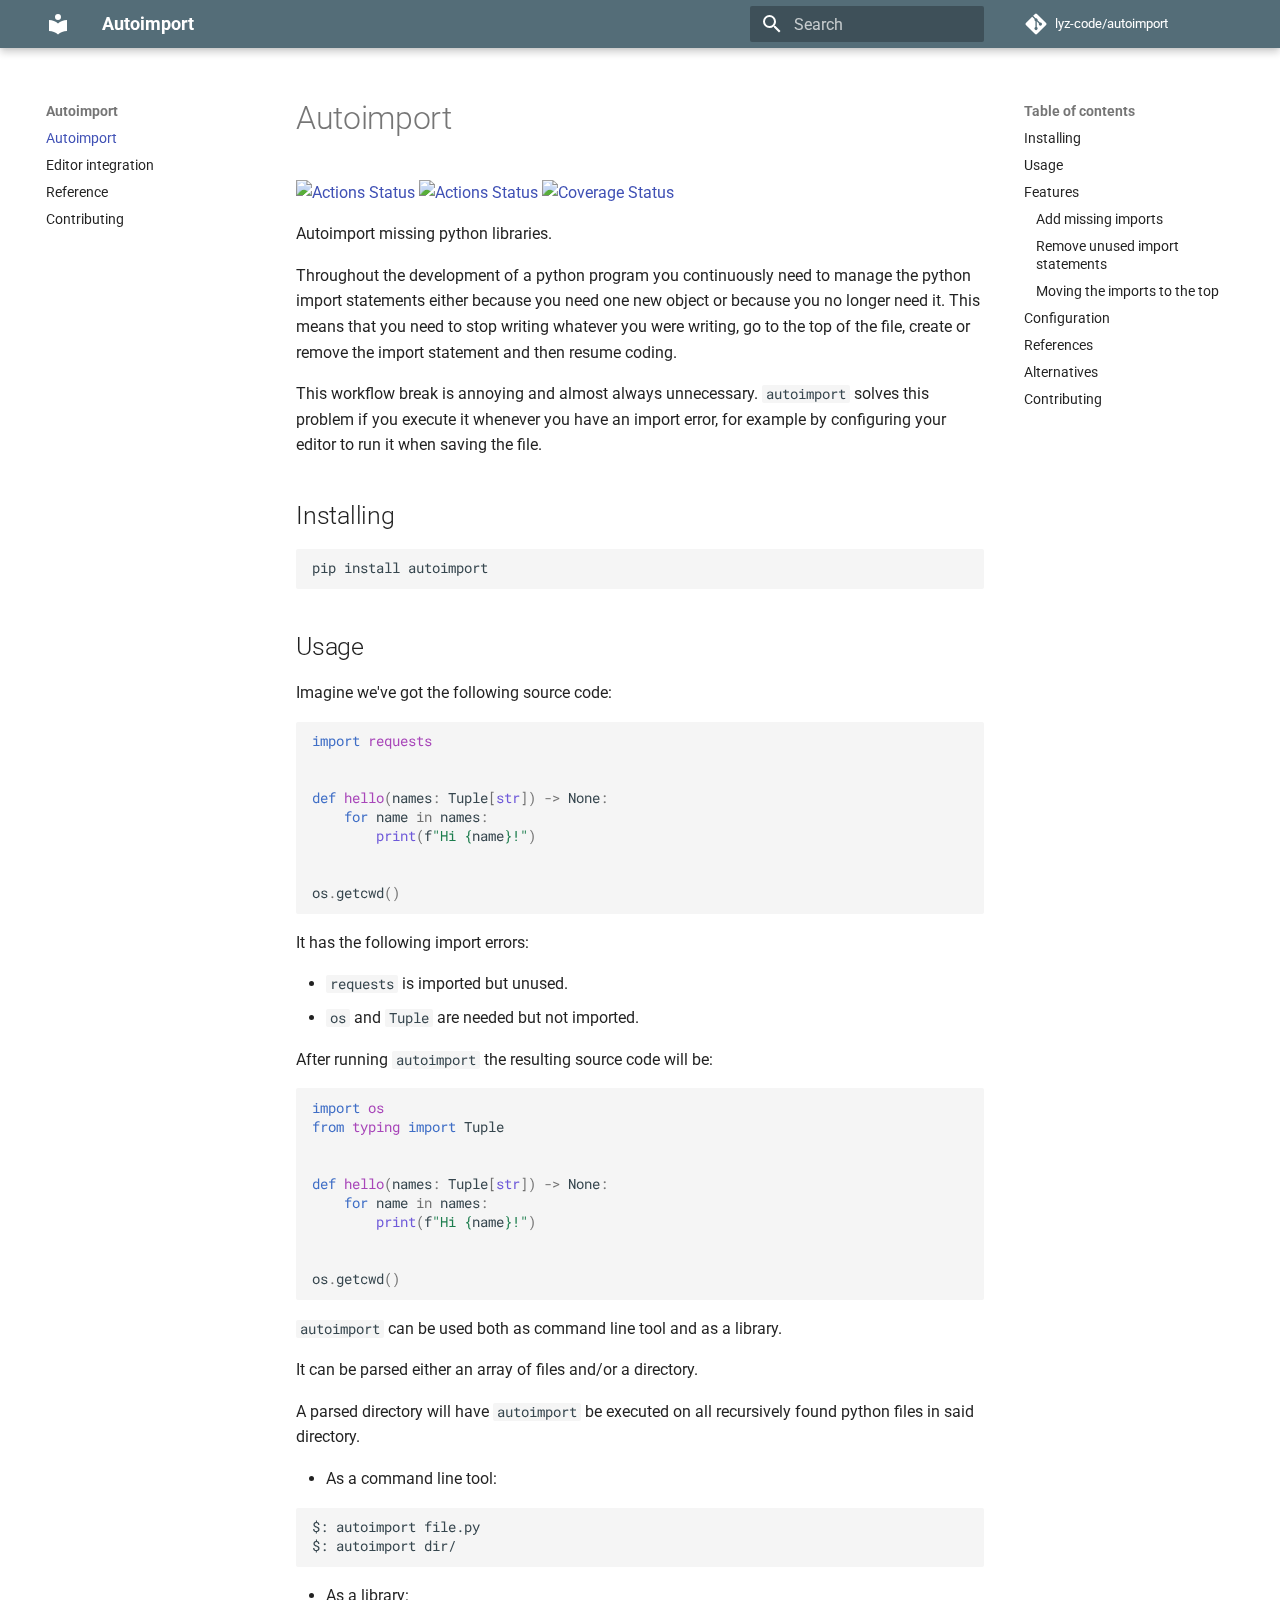
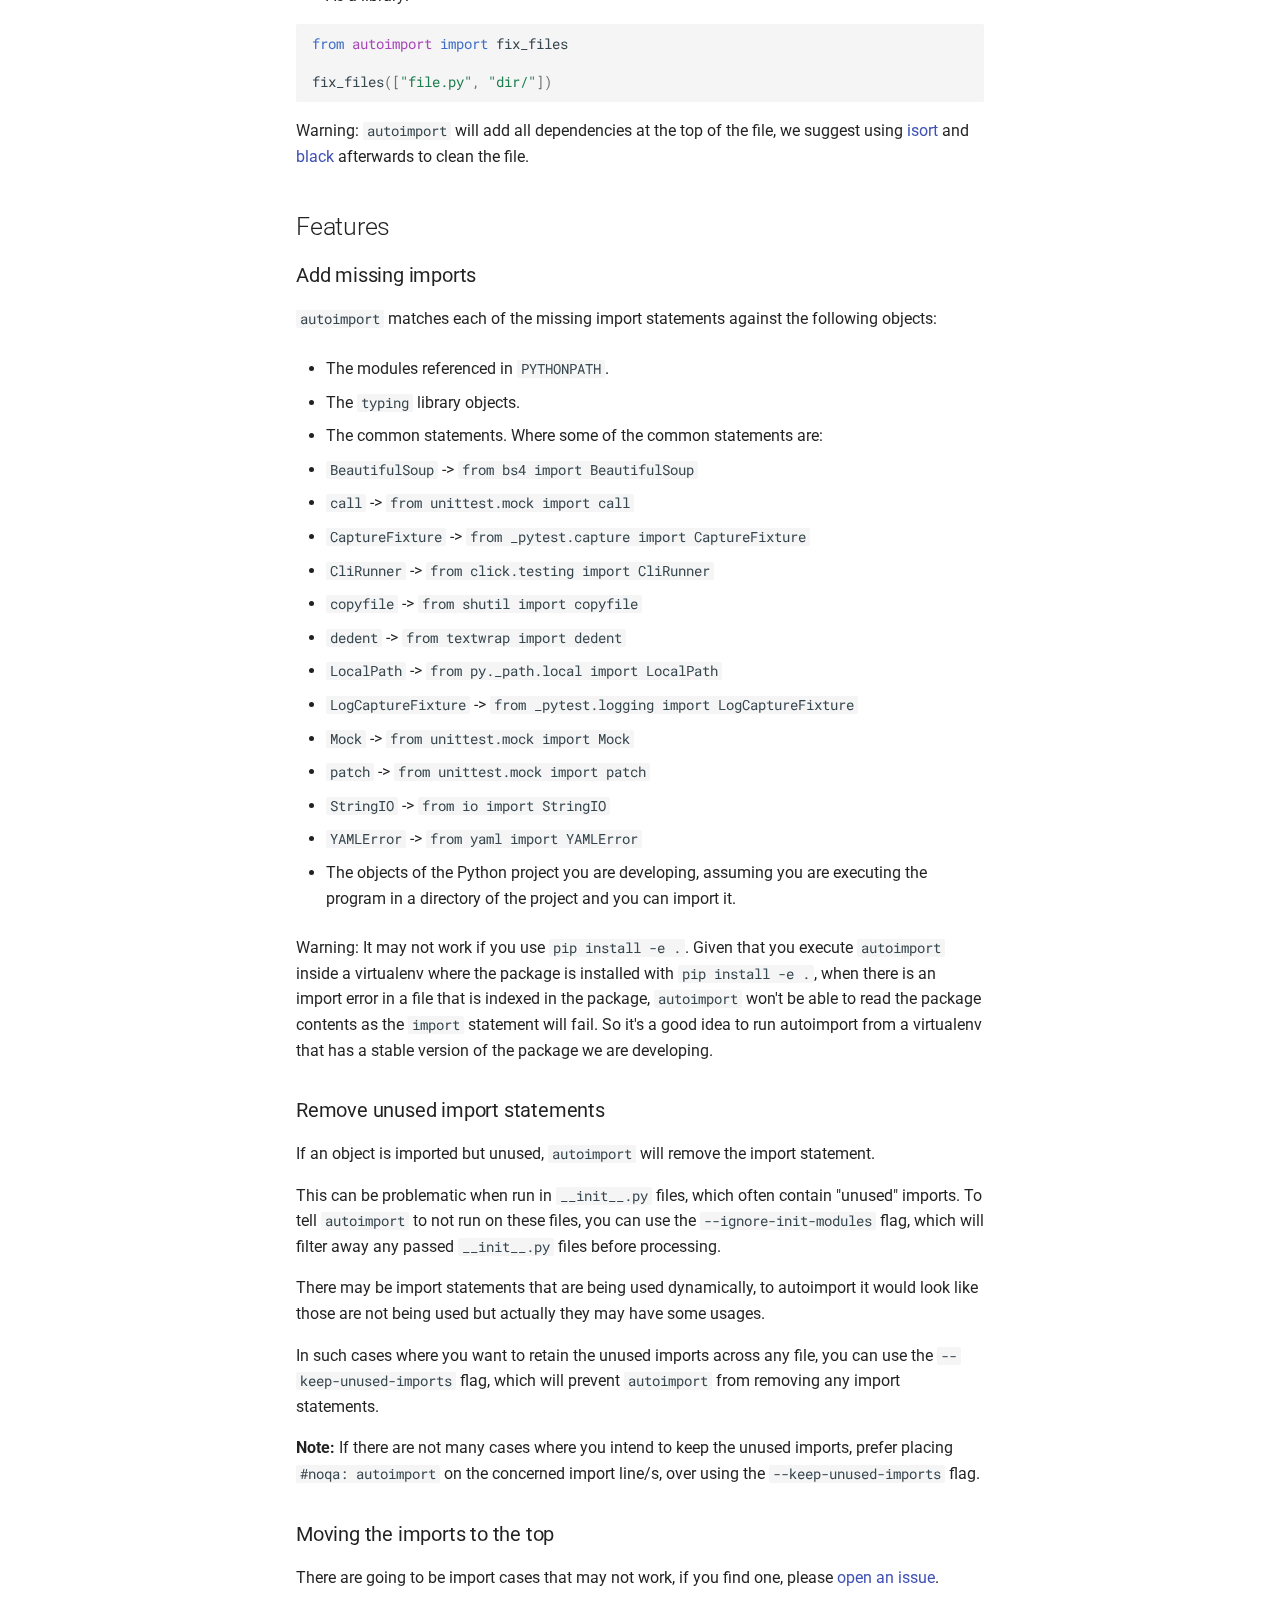
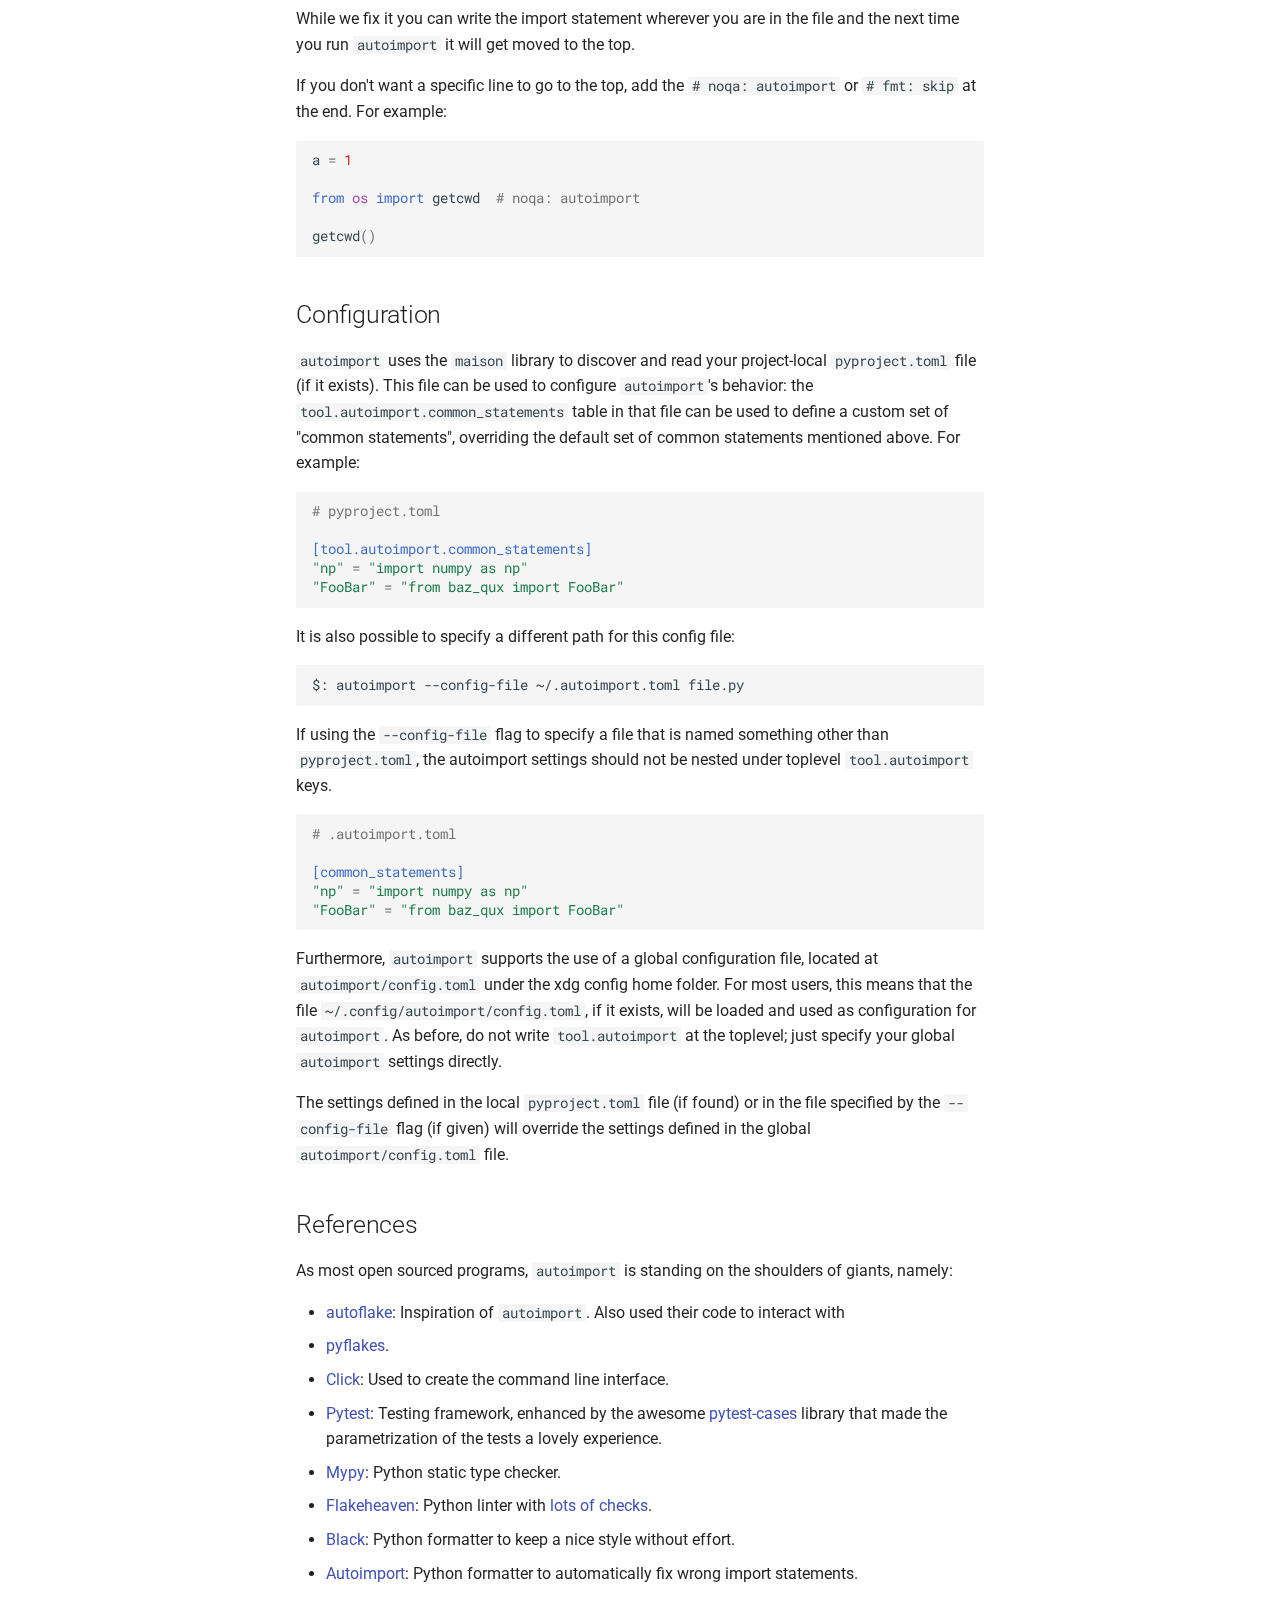
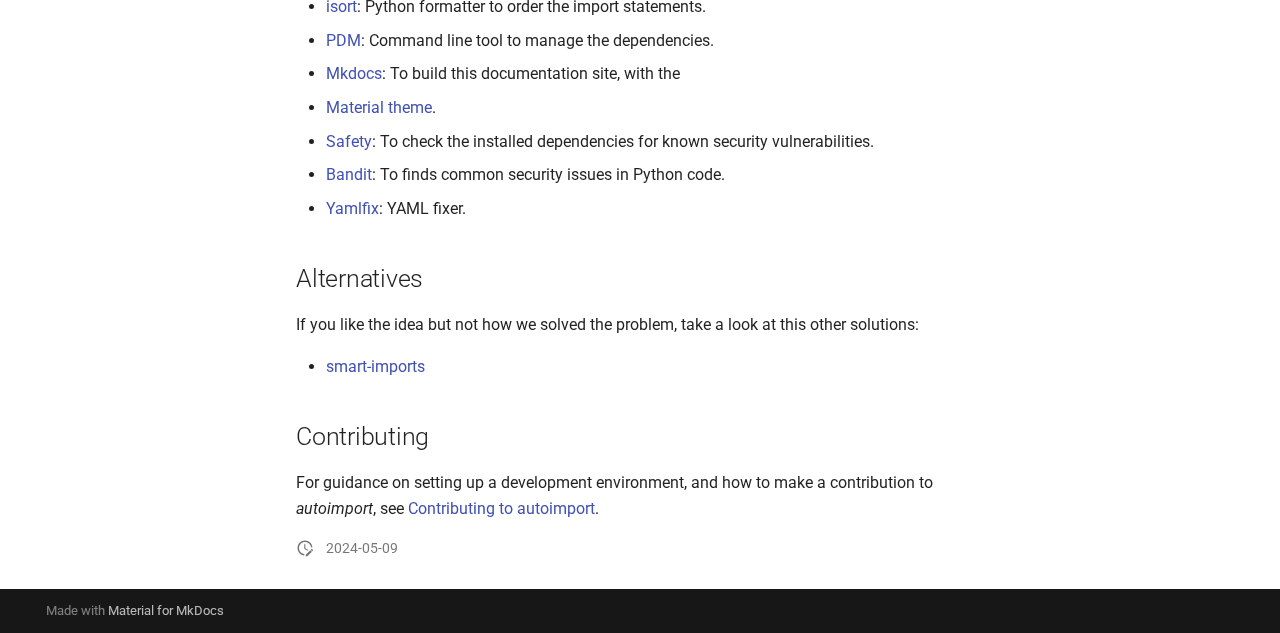
==== commit 81352fdf: "deploy: 18cfe02b0f40ce90d14cbc2bac487558d3c37f10" ====
--- a/index.html
+++ b/index.html
@@ -1,4 +1,4 @@
-<!doctype html><html lang=en class=no-js> <head><meta charset=utf-8><meta name=viewport content="width=device-width,initial-scale=1"><meta name=author content=Lyz><link href=https://lyz-code.github.io/autoimport/ rel=canonical><link href=editor_integration/ rel=next><link rel=icon href=assets/images/favicon.png><meta name=generator content="mkdocs-1.4.2, mkdocs-material-9.0.11"><title>Autoimport</title><link rel=stylesheet href=assets/stylesheets/main.0d440cfe.min.css><link rel=stylesheet href=assets/stylesheets/palette.2505c338.min.css><link rel=preconnect href=https://fonts.gstatic.com crossorigin><link rel=stylesheet href="https://fonts.googleapis.com/css?family=Roboto:300,300i,400,400i,700,700i%7CRoboto+Mono:400,400i,700,700i&display=fallback"><style>:root{--md-text-font:"Roboto";--md-code-font:"Roboto Mono"}</style><link rel=stylesheet href=css/timeago.css><link rel=stylesheet href=assets/_mkdocstrings.css><link rel=stylesheet href=stylesheets/extra.css><link rel=stylesheet href=stylesheets/links.css><script>__md_scope=new URL(".",location),__md_hash=e=>[...e].reduce((e,_)=>(e<<5)-e+_.charCodeAt(0),0),__md_get=(e,_=localStorage,t=__md_scope)=>JSON.parse(_.getItem(t.pathname+"."+e)),__md_set=(e,_,t=localStorage,a=__md_scope)=>{try{t.setItem(a.pathname+"."+e,JSON.stringify(_))}catch(e){}}</script></head> <body dir=ltr data-md-color-scheme=default data-md-color-primary=blue-grey data-md-color-accent=light-blue> <input class=md-toggle data-md-toggle=drawer type=checkbox id=__drawer autocomplete=off> <input class=md-toggle data-md-toggle=search type=checkbox id=__search autocomplete=off> <label class=md-overlay for=__drawer></label> <div data-md-component=skip> <a href=#installing class=md-skip> Skip to content </a> </div> <div data-md-component=announce> </div> <header class=md-header data-md-component=header> <nav class="md-header__inner md-grid" aria-label=Header> <a href=. title=Autoimport class="md-header__button md-logo" aria-label=Autoimport data-md-component=logo> <svg xmlns=http://www.w3.org/2000/svg viewbox="0 0 24 24"><path d="M12 8a3 3 0 0 0 3-3 3 3 0 0 0-3-3 3 3 0 0 0-3 3 3 3 0 0 0 3 3m0 3.54C9.64 9.35 6.5 8 3 8v11c3.5 0 6.64 1.35 9 3.54 2.36-2.19 5.5-3.54 9-3.54V8c-3.5 0-6.64 1.35-9 3.54Z"/></svg> </a> <label class="md-header__button md-icon" for=__drawer> <svg xmlns=http://www.w3.org/2000/svg viewbox="0 0 24 24"><path d="M3 6h18v2H3V6m0 5h18v2H3v-2m0 5h18v2H3v-2Z"/></svg> </label> <div class=md-header__title data-md-component=header-title> <div class=md-header__ellipsis> <div class=md-header__topic> <span class=md-ellipsis> Autoimport </span> </div> <div class=md-header__topic data-md-component=header-topic> <span class=md-ellipsis> Autoimport </span> </div> </div> </div> <label class="md-header__button md-icon" for=__search> <svg xmlns=http://www.w3.org/2000/svg viewbox="0 0 24 24"><path d="M9.5 3A6.5 6.5 0 0 1 16 9.5c0 1.61-.59 3.09-1.56 4.23l.27.27h.79l5 5-1.5 1.5-5-5v-.79l-.27-.27A6.516 6.516 0 0 1 9.5 16 6.5 6.5 0 0 1 3 9.5 6.5 6.5 0 0 1 9.5 3m0 2C7 5 5 7 5 9.5S7 14 9.5 14 14 12 14 9.5 12 5 9.5 5Z"/></svg> </label> <div class=md-search data-md-component=search role=dialog> <label class=md-search__overlay for=__search></label> <div class=md-search__inner role=search> <form class=md-search__form name=search> <input type=text class=md-search__input name=query aria-label=Search placeholder=Search autocapitalize=off autocorrect=off autocomplete=off spellcheck=false data-md-component=search-query required> <label class="md-search__icon md-icon" for=__search> <svg xmlns=http://www.w3.org/2000/svg viewbox="0 0 24 24"><path d="M9.5 3A6.5 6.5 0 0 1 16 9.5c0 1.61-.59 3.09-1.56 4.23l.27.27h.79l5 5-1.5 1.5-5-5v-.79l-.27-.27A6.516 6.516 0 0 1 9.5 16 6.5 6.5 0 0 1 3 9.5 6.5 6.5 0 0 1 9.5 3m0 2C7 5 5 7 5 9.5S7 14 9.5 14 14 12 14 9.5 12 5 9.5 5Z"/></svg> <svg xmlns=http://www.w3.org/2000/svg viewbox="0 0 24 24"><path d="M20 11v2H8l5.5 5.5-1.42 1.42L4.16 12l7.92-7.92L13.5 5.5 8 11h12Z"/></svg> </label> <nav class=md-search__options aria-label=Search> <button type=reset class="md-search__icon md-icon" title=Clear aria-label=Clear tabindex=-1> <svg xmlns=http://www.w3.org/2000/svg viewbox="0 0 24 24"><path d="M19 6.41 17.59 5 12 10.59 6.41 5 5 6.41 10.59 12 5 17.59 6.41 19 12 13.41 17.59 19 19 17.59 13.41 12 19 6.41Z"/></svg> </button> </nav> </form> <div class=md-search__output> <div class=md-search__scrollwrap data-md-scrollfix> <div class=md-search-result data-md-component=search-result> <div class=md-search-result__meta> Initializing search </div> <ol class=md-search-result__list role=presentation></ol> </div> </div> </div> </div> </div> <div class=md-header__source> <a href=https://github.com/lyz-code/autoimport title="Go to repository" class=md-source data-md-component=source> <div class="md-source__icon md-icon"> <svg xmlns=http://www.w3.org/2000/svg viewbox="0 0 448 512"><!-- Font Awesome Free 6.2.1 by @fontawesome - https://fontawesome.com License - https://fontawesome.com/license/free (Icons: CC BY 4.0, Fonts: SIL OFL 1.1, Code: MIT License) Copyright 2022 Fonticons, Inc.--><path d="M439.55 236.05 244 40.45a28.87 28.87 0 0 0-40.81 0l-40.66 40.63 51.52 51.52c27.06-9.14 52.68 16.77 43.39 43.68l49.66 49.66c34.23-11.8 61.18 31 35.47 56.69-26.49 26.49-70.21-2.87-56-37.34L240.22 199v121.85c25.3 12.54 22.26 41.85 9.08 55a34.34 34.34 0 0 1-48.55 0c-17.57-17.6-11.07-46.91 11.25-56v-123c-20.8-8.51-24.6-30.74-18.64-45L142.57 101 8.45 235.14a28.86 28.86 0 0 0 0 40.81l195.61 195.6a28.86 28.86 0 0 0 40.8 0l194.69-194.69a28.86 28.86 0 0 0 0-40.81z"/></svg> </div> <div class=md-source__repository> lyz-code/autoimport </div> </a> </div> </nav> </header> <div class=md-container data-md-component=container> <main class=md-main data-md-component=main> <div class="md-main__inner md-grid"> <div class="md-sidebar md-sidebar--primary" data-md-component=sidebar data-md-type=navigation> <div class=md-sidebar__scrollwrap> <div class=md-sidebar__inner> <nav class="md-nav md-nav--primary" aria-label=Navigation data-md-level=0> <label class=md-nav__title for=__drawer> <a href=. title=Autoimport class="md-nav__button md-logo" aria-label=Autoimport data-md-component=logo> <svg xmlns=http://www.w3.org/2000/svg viewbox="0 0 24 24"><path d="M12 8a3 3 0 0 0 3-3 3 3 0 0 0-3-3 3 3 0 0 0-3 3 3 3 0 0 0 3 3m0 3.54C9.64 9.35 6.5 8 3 8v11c3.5 0 6.64 1.35 9 3.54 2.36-2.19 5.5-3.54 9-3.54V8c-3.5 0-6.64 1.35-9 3.54Z"/></svg> </a> Autoimport </label> <div class=md-nav__source> <a href=https://github.com/lyz-code/autoimport title="Go to repository" class=md-source data-md-component=source> <div class="md-source__icon md-icon"> <svg xmlns=http://www.w3.org/2000/svg viewbox="0 0 448 512"><!-- Font Awesome Free 6.2.1 by @fontawesome - https://fontawesome.com License - https://fontawesome.com/license/free (Icons: CC BY 4.0, Fonts: SIL OFL 1.1, Code: MIT License) Copyright 2022 Fonticons, Inc.--><path d="M439.55 236.05 244 40.45a28.87 28.87 0 0 0-40.81 0l-40.66 40.63 51.52 51.52c27.06-9.14 52.68 16.77 43.39 43.68l49.66 49.66c34.23-11.8 61.18 31 35.47 56.69-26.49 26.49-70.21-2.87-56-37.34L240.22 199v121.85c25.3 12.54 22.26 41.85 9.08 55a34.34 34.34 0 0 1-48.55 0c-17.57-17.6-11.07-46.91 11.25-56v-123c-20.8-8.51-24.6-30.74-18.64-45L142.57 101 8.45 235.14a28.86 28.86 0 0 0 0 40.81l195.61 195.6a28.86 28.86 0 0 0 40.8 0l194.69-194.69a28.86 28.86 0 0 0 0-40.81z"/></svg> </div> <div class=md-source__repository> lyz-code/autoimport </div> </a> </div> <ul class=md-nav__list data-md-scrollfix> <li class="md-nav__item md-nav__item--active"> <input class="md-nav__toggle md-toggle" type=checkbox id=__toc> <label class="md-nav__link md-nav__link--active" for=__toc> Autoimport <span class="md-nav__icon md-icon"></span> </label> <a href=. class="md-nav__link md-nav__link--active"> Autoimport </a> <nav class="md-nav md-nav--secondary" aria-label="Table of contents"> <label class=md-nav__title for=__toc> <span class="md-nav__icon md-icon"></span> Table of contents </label> <ul class=md-nav__list data-md-component=toc data-md-scrollfix> <li class=md-nav__item> <a href=#installing class=md-nav__link> Installing </a> </li> <li class=md-nav__item> <a href=#usage class=md-nav__link> Usage </a> </li> <li class=md-nav__item> <a href=#features class=md-nav__link> Features </a> <nav class=md-nav aria-label=Features> <ul class=md-nav__list> <li class=md-nav__item> <a href=#add-missing-imports class=md-nav__link> Add missing imports </a> </li> <li class=md-nav__item> <a href=#remove-unused-import-statements class=md-nav__link> Remove unused import statements </a> </li> <li class=md-nav__item> <a href=#moving-the-imports-to-the-top class=md-nav__link> Moving the imports to the top </a> </li> </ul> </nav> </li> <li class=md-nav__item> <a href=#configuration class=md-nav__link> Configuration </a> </li> <li class=md-nav__item> <a href=#references class=md-nav__link> References </a> </li> <li class=md-nav__item> <a href=#alternatives class=md-nav__link> Alternatives </a> </li> <li class=md-nav__item> <a href=#contributing class=md-nav__link> Contributing </a> </li> </ul> </nav> </li> <li class=md-nav__item> <a href=editor_integration/ class=md-nav__link> Editor integration </a> </li> <li class=md-nav__item> <a href=reference/ class=md-nav__link> Reference </a> </li> <li class=md-nav__item> <a href=contributing/ class=md-nav__link> Contributing </a> </li> </ul> </nav> </div> </div> </div> <div class="md-sidebar md-sidebar--secondary" data-md-component=sidebar data-md-type=toc> <div class=md-sidebar__scrollwrap> <div class=md-sidebar__inner> <nav class="md-nav md-nav--secondary" aria-label="Table of contents"> <label class=md-nav__title for=__toc> <span class="md-nav__icon md-icon"></span> Table of contents </label> <ul class=md-nav__list data-md-component=toc data-md-scrollfix> <li class=md-nav__item> <a href=#installing class=md-nav__link> Installing </a> </li> <li class=md-nav__item> <a href=#usage class=md-nav__link> Usage </a> </li> <li class=md-nav__item> <a href=#features class=md-nav__link> Features </a> <nav class=md-nav aria-label=Features> <ul class=md-nav__list> <li class=md-nav__item> <a href=#add-missing-imports class=md-nav__link> Add missing imports </a> </li> <li class=md-nav__item> <a href=#remove-unused-import-statements class=md-nav__link> Remove unused import statements </a> </li> <li class=md-nav__item> <a href=#moving-the-imports-to-the-top class=md-nav__link> Moving the imports to the top </a> </li> </ul> </nav> </li> <li class=md-nav__item> <a href=#configuration class=md-nav__link> Configuration </a> </li> <li class=md-nav__item> <a href=#references class=md-nav__link> References </a> </li> <li class=md-nav__item> <a href=#alternatives class=md-nav__link> Alternatives </a> </li> <li class=md-nav__item> <a href=#contributing class=md-nav__link> Contributing </a> </li> </ul> </nav> </div> </div> </div> <div class=md-content data-md-component=content> <article class="md-content__inner md-typeset"> <h1>Autoimport</h1> <p><a href=https://github.com/lyz-code/autoimport/actions><img alt="Actions Status" src=https://github.com/lyz-code/autoimport/workflows/Tests/badge.svg></a> <a href=https://github.com/lyz-code/autoimport/actions><img alt="Actions Status" src=https://github.com/lyz-code/autoimport/workflows/Build/badge.svg></a> <a href="https://coveralls.io/github/lyz-code/autoimport?branch=main"><img alt="Coverage Status" src="https://coveralls.io/repos/github/lyz-code/autoimport/badge.svg?branch=main"></a></p> <p>Autoimport missing python libraries.</p> <p>Throughout the development of a python program you continuously need to manage the python import statements either because you need one new object or because you no longer need it. This means that you need to stop writing whatever you were writing, go to the top of the file, create or remove the import statement and then resume coding.</p> <p>This workflow break is annoying and almost always unnecessary. <code>autoimport</code> solves this problem if you execute it whenever you have an import error, for example by configuring your editor to run it when saving the file.</p> <h2 id=installing>Installing<a class=headerlink href=#installing title="Permanent link">&para;</a></h2> <div class=highlight><pre><span></span><code>pip<span class=w> </span>install<span class=w> </span>autoimport
+<!doctype html><html lang=en class=no-js> <head><meta charset=utf-8><meta name=viewport content="width=device-width,initial-scale=1"><meta name=author content=Lyz><link href=https://lyz-code.github.io/autoimport/ rel=canonical><link href=editor_integration/ rel=next><link rel=icon href=assets/images/favicon.png><meta name=generator content="mkdocs-1.6.0, mkdocs-material-9.5.21"><title>Autoimport</title><link rel=stylesheet href=assets/stylesheets/main.66ac8b77.min.css><link rel=stylesheet href=assets/stylesheets/palette.06af60db.min.css><link rel=preconnect href=https://fonts.gstatic.com crossorigin><link rel=stylesheet href="https://fonts.googleapis.com/css?family=Roboto:300,300i,400,400i,700,700i%7CRoboto+Mono:400,400i,700,700i&display=fallback"><style>:root{--md-text-font:"Roboto";--md-code-font:"Roboto Mono"}</style><link rel=stylesheet href=css/timeago.css><link rel=stylesheet href=assets/_mkdocstrings.css><link rel=stylesheet href=stylesheets/extra.css><link rel=stylesheet href=stylesheets/links.css><script>__md_scope=new URL(".",location),__md_hash=e=>[...e].reduce((e,_)=>(e<<5)-e+_.charCodeAt(0),0),__md_get=(e,_=localStorage,t=__md_scope)=>JSON.parse(_.getItem(t.pathname+"."+e)),__md_set=(e,_,t=localStorage,a=__md_scope)=>{try{t.setItem(a.pathname+"."+e,JSON.stringify(_))}catch(e){}}</script></head> <body dir=ltr data-md-color-scheme=default data-md-color-primary=blue-grey data-md-color-accent=light-blue> <input class=md-toggle data-md-toggle=drawer type=checkbox id=__drawer autocomplete=off> <input class=md-toggle data-md-toggle=search type=checkbox id=__search autocomplete=off> <label class=md-overlay for=__drawer></label> <div data-md-component=skip> <a href=#installing class=md-skip> Skip to content </a> </div> <div data-md-component=announce> </div> <header class="md-header md-header--shadow" data-md-component=header> <nav class="md-header__inner md-grid" aria-label=Header> <a href=. title=Autoimport class="md-header__button md-logo" aria-label=Autoimport data-md-component=logo> <svg xmlns=http://www.w3.org/2000/svg viewbox="0 0 24 24"><path d="M12 8a3 3 0 0 0 3-3 3 3 0 0 0-3-3 3 3 0 0 0-3 3 3 3 0 0 0 3 3m0 3.54C9.64 9.35 6.5 8 3 8v11c3.5 0 6.64 1.35 9 3.54 2.36-2.19 5.5-3.54 9-3.54V8c-3.5 0-6.64 1.35-9 3.54Z"/></svg> </a> <label class="md-header__button md-icon" for=__drawer> <svg xmlns=http://www.w3.org/2000/svg viewbox="0 0 24 24"><path d="M3 6h18v2H3V6m0 5h18v2H3v-2m0 5h18v2H3v-2Z"/></svg> </label> <div class=md-header__title data-md-component=header-title> <div class=md-header__ellipsis> <div class=md-header__topic> <span class=md-ellipsis> Autoimport </span> </div> <div class=md-header__topic data-md-component=header-topic> <span class=md-ellipsis> Autoimport </span> </div> </div> </div> <label class="md-header__button md-icon" for=__search> <svg xmlns=http://www.w3.org/2000/svg viewbox="0 0 24 24"><path d="M9.5 3A6.5 6.5 0 0 1 16 9.5c0 1.61-.59 3.09-1.56 4.23l.27.27h.79l5 5-1.5 1.5-5-5v-.79l-.27-.27A6.516 6.516 0 0 1 9.5 16 6.5 6.5 0 0 1 3 9.5 6.5 6.5 0 0 1 9.5 3m0 2C7 5 5 7 5 9.5S7 14 9.5 14 14 12 14 9.5 12 5 9.5 5Z"/></svg> </label> <div class=md-search data-md-component=search role=dialog> <label class=md-search__overlay for=__search></label> <div class=md-search__inner role=search> <form class=md-search__form name=search> <input type=text class=md-search__input name=query aria-label=Search placeholder=Search autocapitalize=off autocorrect=off autocomplete=off spellcheck=false data-md-component=search-query required> <label class="md-search__icon md-icon" for=__search> <svg xmlns=http://www.w3.org/2000/svg viewbox="0 0 24 24"><path d="M9.5 3A6.5 6.5 0 0 1 16 9.5c0 1.61-.59 3.09-1.56 4.23l.27.27h.79l5 5-1.5 1.5-5-5v-.79l-.27-.27A6.516 6.516 0 0 1 9.5 16 6.5 6.5 0 0 1 3 9.5 6.5 6.5 0 0 1 9.5 3m0 2C7 5 5 7 5 9.5S7 14 9.5 14 14 12 14 9.5 12 5 9.5 5Z"/></svg> <svg xmlns=http://www.w3.org/2000/svg viewbox="0 0 24 24"><path d="M20 11v2H8l5.5 5.5-1.42 1.42L4.16 12l7.92-7.92L13.5 5.5 8 11h12Z"/></svg> </label> <nav class=md-search__options aria-label=Search> <button type=reset class="md-search__icon md-icon" title=Clear aria-label=Clear tabindex=-1> <svg xmlns=http://www.w3.org/2000/svg viewbox="0 0 24 24"><path d="M19 6.41 17.59 5 12 10.59 6.41 5 5 6.41 10.59 12 5 17.59 6.41 19 12 13.41 17.59 19 19 17.59 13.41 12 19 6.41Z"/></svg> </button> </nav> </form> <div class=md-search__output> <div class=md-search__scrollwrap data-md-scrollfix> <div class=md-search-result data-md-component=search-result> <div class=md-search-result__meta> Initializing search </div> <ol class=md-search-result__list role=presentation></ol> </div> </div> </div> </div> </div> <div class=md-header__source> <a href=https://github.com/lyz-code/autoimport title="Go to repository" class=md-source data-md-component=source> <div class="md-source__icon md-icon"> <svg xmlns=http://www.w3.org/2000/svg viewbox="0 0 448 512"><!-- Font Awesome Free 6.5.2 by @fontawesome - https://fontawesome.com License - https://fontawesome.com/license/free (Icons: CC BY 4.0, Fonts: SIL OFL 1.1, Code: MIT License) Copyright 2024 Fonticons, Inc.--><path d="M439.55 236.05 244 40.45a28.87 28.87 0 0 0-40.81 0l-40.66 40.63 51.52 51.52c27.06-9.14 52.68 16.77 43.39 43.68l49.66 49.66c34.23-11.8 61.18 31 35.47 56.69-26.49 26.49-70.21-2.87-56-37.34L240.22 199v121.85c25.3 12.54 22.26 41.85 9.08 55a34.34 34.34 0 0 1-48.55 0c-17.57-17.6-11.07-46.91 11.25-56v-123c-20.8-8.51-24.6-30.74-18.64-45L142.57 101 8.45 235.14a28.86 28.86 0 0 0 0 40.81l195.61 195.6a28.86 28.86 0 0 0 40.8 0l194.69-194.69a28.86 28.86 0 0 0 0-40.81z"/></svg> </div> <div class=md-source__repository> lyz-code/autoimport </div> </a> </div> </nav> </header> <div class=md-container data-md-component=container> <main class=md-main data-md-component=main> <div class="md-main__inner md-grid"> <div class="md-sidebar md-sidebar--primary" data-md-component=sidebar data-md-type=navigation> <div class=md-sidebar__scrollwrap> <div class=md-sidebar__inner> <nav class="md-nav md-nav--primary" aria-label=Navigation data-md-level=0> <label class=md-nav__title for=__drawer> <a href=. title=Autoimport class="md-nav__button md-logo" aria-label=Autoimport data-md-component=logo> <svg xmlns=http://www.w3.org/2000/svg viewbox="0 0 24 24"><path d="M12 8a3 3 0 0 0 3-3 3 3 0 0 0-3-3 3 3 0 0 0-3 3 3 3 0 0 0 3 3m0 3.54C9.64 9.35 6.5 8 3 8v11c3.5 0 6.64 1.35 9 3.54 2.36-2.19 5.5-3.54 9-3.54V8c-3.5 0-6.64 1.35-9 3.54Z"/></svg> </a> Autoimport </label> <div class=md-nav__source> <a href=https://github.com/lyz-code/autoimport title="Go to repository" class=md-source data-md-component=source> <div class="md-source__icon md-icon"> <svg xmlns=http://www.w3.org/2000/svg viewbox="0 0 448 512"><!-- Font Awesome Free 6.5.2 by @fontawesome - https://fontawesome.com License - https://fontawesome.com/license/free (Icons: CC BY 4.0, Fonts: SIL OFL 1.1, Code: MIT License) Copyright 2024 Fonticons, Inc.--><path d="M439.55 236.05 244 40.45a28.87 28.87 0 0 0-40.81 0l-40.66 40.63 51.52 51.52c27.06-9.14 52.68 16.77 43.39 43.68l49.66 49.66c34.23-11.8 61.18 31 35.47 56.69-26.49 26.49-70.21-2.87-56-37.34L240.22 199v121.85c25.3 12.54 22.26 41.85 9.08 55a34.34 34.34 0 0 1-48.55 0c-17.57-17.6-11.07-46.91 11.25-56v-123c-20.8-8.51-24.6-30.74-18.64-45L142.57 101 8.45 235.14a28.86 28.86 0 0 0 0 40.81l195.61 195.6a28.86 28.86 0 0 0 40.8 0l194.69-194.69a28.86 28.86 0 0 0 0-40.81z"/></svg> </div> <div class=md-source__repository> lyz-code/autoimport </div> </a> </div> <ul class=md-nav__list data-md-scrollfix> <li class="md-nav__item md-nav__item--active"> <input class="md-nav__toggle md-toggle" type=checkbox id=__toc> <label class="md-nav__link md-nav__link--active" for=__toc> <span class=md-ellipsis> Autoimport </span> <span class="md-nav__icon md-icon"></span> </label> <a href=. class="md-nav__link md-nav__link--active"> <span class=md-ellipsis> Autoimport </span> </a> <nav class="md-nav md-nav--secondary" aria-label="Table of contents"> <label class=md-nav__title for=__toc> <span class="md-nav__icon md-icon"></span> Table of contents </label> <ul class=md-nav__list data-md-component=toc data-md-scrollfix> <li class=md-nav__item> <a href=#installing class=md-nav__link> <span class=md-ellipsis> Installing </span> </a> </li> <li class=md-nav__item> <a href=#usage class=md-nav__link> <span class=md-ellipsis> Usage </span> </a> </li> <li class=md-nav__item> <a href=#features class=md-nav__link> <span class=md-ellipsis> Features </span> </a> <nav class=md-nav aria-label=Features> <ul class=md-nav__list> <li class=md-nav__item> <a href=#add-missing-imports class=md-nav__link> <span class=md-ellipsis> Add missing imports </span> </a> </li> <li class=md-nav__item> <a href=#remove-unused-import-statements class=md-nav__link> <span class=md-ellipsis> Remove unused import statements </span> </a> </li> <li class=md-nav__item> <a href=#moving-the-imports-to-the-top class=md-nav__link> <span class=md-ellipsis> Moving the imports to the top </span> </a> </li> </ul> </nav> </li> <li class=md-nav__item> <a href=#configuration class=md-nav__link> <span class=md-ellipsis> Configuration </span> </a> </li> <li class=md-nav__item> <a href=#references class=md-nav__link> <span class=md-ellipsis> References </span> </a> </li> <li class=md-nav__item> <a href=#alternatives class=md-nav__link> <span class=md-ellipsis> Alternatives </span> </a> </li> <li class=md-nav__item> <a href=#contributing class=md-nav__link> <span class=md-ellipsis> Contributing </span> </a> </li> </ul> </nav> </li> <li class=md-nav__item> <a href=editor_integration/ class=md-nav__link> <span class=md-ellipsis> Editor integration </span> </a> </li> <li class=md-nav__item> <a href=reference/ class=md-nav__link> <span class=md-ellipsis> Reference </span> </a> </li> <li class=md-nav__item> <a href=contributing/ class=md-nav__link> <span class=md-ellipsis> Contributing </span> </a> </li> </ul> </nav> </div> </div> </div> <div class="md-sidebar md-sidebar--secondary" data-md-component=sidebar data-md-type=toc> <div class=md-sidebar__scrollwrap> <div class=md-sidebar__inner> <nav class="md-nav md-nav--secondary" aria-label="Table of contents"> <label class=md-nav__title for=__toc> <span class="md-nav__icon md-icon"></span> Table of contents </label> <ul class=md-nav__list data-md-component=toc data-md-scrollfix> <li class=md-nav__item> <a href=#installing class=md-nav__link> <span class=md-ellipsis> Installing </span> </a> </li> <li class=md-nav__item> <a href=#usage class=md-nav__link> <span class=md-ellipsis> Usage </span> </a> </li> <li class=md-nav__item> <a href=#features class=md-nav__link> <span class=md-ellipsis> Features </span> </a> <nav class=md-nav aria-label=Features> <ul class=md-nav__list> <li class=md-nav__item> <a href=#add-missing-imports class=md-nav__link> <span class=md-ellipsis> Add missing imports </span> </a> </li> <li class=md-nav__item> <a href=#remove-unused-import-statements class=md-nav__link> <span class=md-ellipsis> Remove unused import statements </span> </a> </li> <li class=md-nav__item> <a href=#moving-the-imports-to-the-top class=md-nav__link> <span class=md-ellipsis> Moving the imports to the top </span> </a> </li> </ul> </nav> </li> <li class=md-nav__item> <a href=#configuration class=md-nav__link> <span class=md-ellipsis> Configuration </span> </a> </li> <li class=md-nav__item> <a href=#references class=md-nav__link> <span class=md-ellipsis> References </span> </a> </li> <li class=md-nav__item> <a href=#alternatives class=md-nav__link> <span class=md-ellipsis> Alternatives </span> </a> </li> <li class=md-nav__item> <a href=#contributing class=md-nav__link> <span class=md-ellipsis> Contributing </span> </a> </li> </ul> </nav> </div> </div> </div> <div class=md-content data-md-component=content> <article class="md-content__inner md-typeset"> <h1>Autoimport</h1> <p><a href=https://github.com/lyz-code/autoimport/actions><img alt="Actions Status" src=https://github.com/lyz-code/autoimport/workflows/Tests/badge.svg></a> <a href=https://github.com/lyz-code/autoimport/actions><img alt="Actions Status" src=https://github.com/lyz-code/autoimport/workflows/Build/badge.svg></a> <a href="https://coveralls.io/github/lyz-code/autoimport?branch=main"><img alt="Coverage Status" src="https://coveralls.io/repos/github/lyz-code/autoimport/badge.svg?branch=main"></a></p> <p>Autoimport missing python libraries.</p> <p>Throughout the development of a python program you continuously need to manage the python import statements either because you need one new object or because you no longer need it. This means that you need to stop writing whatever you were writing, go to the top of the file, create or remove the import statement and then resume coding.</p> <p>This workflow break is annoying and almost always unnecessary. <code>autoimport</code> solves this problem if you execute it whenever you have an import error, for example by configuring your editor to run it when saving the file.</p> <h2 id=installing>Installing<a class=headerlink href=#installing title="Permanent link">&para;</a></h2> <div class=highlight><pre><span></span><code>pip<span class=w> </span>install<span class=w> </span>autoimport
 </code></pre></div> <h2 id=usage>Usage<a class=headerlink href=#usage title="Permanent link">&para;</a></h2> <p>Imagine we've got the following source code:</p> <div class=highlight><pre><span></span><code><span class=kn>import</span> <span class=nn>requests</span>
 
 
@@ -23,7 +23,7 @@
 </code></pre></div> <ul> <li>As a library:</li> </ul> <div class=highlight><pre><span></span><code><span class=kn>from</span> <span class=nn>autoimport</span> <span class=kn>import</span> <span class=n>fix_files</span>
 
 <span class=n>fix_files</span><span class=p>([</span><span class=s2>&quot;file.py&quot;</span><span class=p>,</span> <span class=s2>&quot;dir/&quot;</span><span class=p>])</span>
-</code></pre></div> <p>Warning: <code>autoimport</code> will add all dependencies at the top of the file, we suggest using <a href=https://pycqa.github.io/isort>isort</a> and <a href=https://black.readthedocs.io/en/stable/ >black</a> afterwards to clean the file.</p> <h2 id=features>Features<a class=headerlink href=#features title="Permanent link">&para;</a></h2> <h3 id=add-missing-imports>Add missing imports<a class=headerlink href=#add-missing-imports title="Permanent link">&para;</a></h3> <p><code>autoimport</code> matches each of the missing import statements against the following objects:</p> <ul> <li> <p>The modules referenced in <code>PYTHONPATH</code>.</p> </li> <li> <p>The <code>typing</code> library objects.</p> </li> <li> <p>The common statements. Where some of the common statements are:</p> </li> <li> <p><code>BeautifulSoup</code> -&gt; <code>from bs4 import BeautifulSoup</code></p> </li> <li><code>call</code> -&gt; <code>from unittest.mock import call</code></li> <li><code>CaptureFixture</code> -&gt; <code>from _pytest.capture import CaptureFixture</code></li> <li><code>CliRunner</code> -&gt; <code>from click.testing import CliRunner</code></li> <li><code>copyfile</code> -&gt; <code>from shutil import copyfile</code></li> <li><code>dedent</code> -&gt; <code>from textwrap import dedent</code></li> <li><code>LocalPath</code> -&gt; <code>from py._path.local import LocalPath</code></li> <li><code>LogCaptureFixture</code> -&gt; <code>from _pytest.logging import LogCaptureFixture</code></li> <li><code>Mock</code> -&gt; <code>from unittest.mock import Mock</code></li> <li><code>patch</code> -&gt; <code>from unittest.mock import patch</code></li> <li><code>StringIO</code> -&gt; <code>from io import StringIO</code></li> <li> <p><code>YAMLError</code> -&gt; <code>from yaml import YAMLError</code></p> </li> <li> <p>The objects of the Python project you are developing, assuming you are executing the program in a directory of the project and you can import it.</p> </li> </ul> <p>Warning: It may not work if you use <code>pip install -e .</code>. Given that you execute <code>autoimport</code> inside a virtualenv where the package is installed with <code>pip install -e .</code>, when there is an import error in a file that is indexed in the package, <code>autoimport</code> won't be able to read the package contents as the <code>import</code> statement will fail. So it's a good idea to run autoimport from a virtualenv that has a stable version of the package we are developing.</p> <h3 id=remove-unused-import-statements>Remove unused import statements<a class=headerlink href=#remove-unused-import-statements title="Permanent link">&para;</a></h3> <p>If an object is imported but unused, <code>autoimport</code> will remove the import statement.</p> <p>This can be problematic when run in <code>__init__.py</code> files, which often contain "unused" imports. To tell <code>autoimport</code> to not run on these files, you can use the <code>--ignore-init-modules</code> flag, which will filter away any passed <code>__init__.py</code> files before processing.</p> <h3 id=moving-the-imports-to-the-top>Moving the imports to the top<a class=headerlink href=#moving-the-imports-to-the-top title="Permanent link">&para;</a></h3> <p>There are going to be import cases that may not work, if you find one, please <a href="https://github.com/lyz-code/autoimport/issues/new?labels=bug&template=bug.md">open an issue</a>.</p> <p>While we fix it you can write the import statement wherever you are in the file and the next time you run <code>autoimport</code> it will get moved to the top.</p> <p>If you don't want a specific line to go to the top, add the <code># noqa: autoimport</code> or <code># fmt: skip</code> at the end. For example:</p> <div class=highlight><pre><span></span><code><span class=n>a</span> <span class=o>=</span> <span class=mi>1</span>
+</code></pre></div> <p>Warning: <code>autoimport</code> will add all dependencies at the top of the file, we suggest using <a href=https://pycqa.github.io/isort>isort</a> and <a href=https://black.readthedocs.io/en/stable/ >black</a> afterwards to clean the file.</p> <h2 id=features>Features<a class=headerlink href=#features title="Permanent link">&para;</a></h2> <h3 id=add-missing-imports>Add missing imports<a class=headerlink href=#add-missing-imports title="Permanent link">&para;</a></h3> <p><code>autoimport</code> matches each of the missing import statements against the following objects:</p> <ul> <li> <p>The modules referenced in <code>PYTHONPATH</code>.</p> </li> <li> <p>The <code>typing</code> library objects.</p> </li> <li> <p>The common statements. Where some of the common statements are:</p> </li> <li> <p><code>BeautifulSoup</code> -&gt; <code>from bs4 import BeautifulSoup</code></p> </li> <li><code>call</code> -&gt; <code>from unittest.mock import call</code></li> <li><code>CaptureFixture</code> -&gt; <code>from _pytest.capture import CaptureFixture</code></li> <li><code>CliRunner</code> -&gt; <code>from click.testing import CliRunner</code></li> <li><code>copyfile</code> -&gt; <code>from shutil import copyfile</code></li> <li><code>dedent</code> -&gt; <code>from textwrap import dedent</code></li> <li><code>LocalPath</code> -&gt; <code>from py._path.local import LocalPath</code></li> <li><code>LogCaptureFixture</code> -&gt; <code>from _pytest.logging import LogCaptureFixture</code></li> <li><code>Mock</code> -&gt; <code>from unittest.mock import Mock</code></li> <li><code>patch</code> -&gt; <code>from unittest.mock import patch</code></li> <li><code>StringIO</code> -&gt; <code>from io import StringIO</code></li> <li> <p><code>YAMLError</code> -&gt; <code>from yaml import YAMLError</code></p> </li> <li> <p>The objects of the Python project you are developing, assuming you are executing the program in a directory of the project and you can import it.</p> </li> </ul> <p>Warning: It may not work if you use <code>pip install -e .</code>. Given that you execute <code>autoimport</code> inside a virtualenv where the package is installed with <code>pip install -e .</code>, when there is an import error in a file that is indexed in the package, <code>autoimport</code> won't be able to read the package contents as the <code>import</code> statement will fail. So it's a good idea to run autoimport from a virtualenv that has a stable version of the package we are developing.</p> <h3 id=remove-unused-import-statements>Remove unused import statements<a class=headerlink href=#remove-unused-import-statements title="Permanent link">&para;</a></h3> <p>If an object is imported but unused, <code>autoimport</code> will remove the import statement.</p> <p>This can be problematic when run in <code>__init__.py</code> files, which often contain "unused" imports. To tell <code>autoimport</code> to not run on these files, you can use the <code>--ignore-init-modules</code> flag, which will filter away any passed <code>__init__.py</code> files before processing.</p> <p>There may be import statements that are being used dynamically, to autoimport it would look like those are not being used but actually they may have some usages.</p> <p>In such cases where you want to retain the unused imports across any file, you can use the <code>--keep-unused-imports</code> flag, which will prevent <code>autoimport</code> from removing any import statements. </p> <p><strong>Note:</strong> If there are not many cases where you intend to keep the unused imports, prefer placing <code>#noqa: autoimport</code> on the concerned import line/s, over using the <code>--keep-unused-imports</code> flag.</p> <h3 id=moving-the-imports-to-the-top>Moving the imports to the top<a class=headerlink href=#moving-the-imports-to-the-top title="Permanent link">&para;</a></h3> <p>There are going to be import cases that may not work, if you find one, please <a href="https://github.com/lyz-code/autoimport/issues/new?labels=bug&template=bug.md">open an issue</a>.</p> <p>While we fix it you can write the import statement wherever you are in the file and the next time you run <code>autoimport</code> it will get moved to the top.</p> <p>If you don't want a specific line to go to the top, add the <code># noqa: autoimport</code> or <code># fmt: skip</code> at the end. For example:</p> <div class=highlight><pre><span></span><code><span class=n>a</span> <span class=o>=</span> <span class=mi>1</span>
 
 <span class=kn>from</span> <span class=nn>os</span> <span class=kn>import</span> <span class=n>getcwd</span>  <span class=c1># noqa: autoimport</span>
 
@@ -31,12 +31,12 @@
 </code></pre></div> <h2 id=configuration>Configuration<a class=headerlink href=#configuration title="Permanent link">&para;</a></h2> <p><code>autoimport</code> uses the <code>maison</code> library to discover and read your project-local <code>pyproject.toml</code> file (if it exists). This file can be used to configure <code>autoimport</code>'s behavior: the <code>tool.autoimport.common_statements</code> table in that file can be used to define a custom set of "common statements", overriding the default set of common statements mentioned above. For example:</p> <div class=highlight><pre><span></span><code><span class=c1># pyproject.toml</span>
 
 <span class=k>[tool.autoimport.common_statements]</span>
-<span class=s>&quot;np&quot;</span><span class=w> </span><span class=o>=</span><span class=w> </span><span class=s>&quot;import numpy as np&quot;</span>
-<span class=s>&quot;FooBar&quot;</span><span class=w> </span><span class=o>=</span><span class=w> </span><span class=s>&quot;from baz_qux import FooBar&quot;</span>
+<span class=s2>&quot;np&quot;</span><span class=w> </span><span class=o>=</span><span class=w> </span><span class=s2>&quot;import numpy as np&quot;</span>
+<span class=s2>&quot;FooBar&quot;</span><span class=w> </span><span class=o>=</span><span class=w> </span><span class=s2>&quot;from baz_qux import FooBar&quot;</span>
 </code></pre></div> <p>It is also possible to specify a different path for this config file:</p> <div class=highlight><pre><span></span><code>$:<span class=w> </span>autoimport<span class=w> </span>--config-file<span class=w> </span>~/.autoimport.toml<span class=w> </span>file.py
 </code></pre></div> <p>If using the <code>--config-file</code> flag to specify a file that is named something other than <code>pyproject.toml</code>, the autoimport settings should not be nested under toplevel <code>tool.autoimport</code> keys.</p> <div class=highlight><pre><span></span><code><span class=c1># .autoimport.toml</span>
 
 <span class=k>[common_statements]</span>
-<span class=s>&quot;np&quot;</span><span class=w> </span><span class=o>=</span><span class=w> </span><span class=s>&quot;import numpy as np&quot;</span>
-<span class=s>&quot;FooBar&quot;</span><span class=w> </span><span class=o>=</span><span class=w> </span><span class=s>&quot;from baz_qux import FooBar&quot;</span>
-</code></pre></div> <p>Furthermore, <code>autoimport</code> supports the use of a global configuration file, located at <code>autoimport/config.toml</code> under the xdg config home folder. For most users, this means that the file <code>~/.config/autoimport/config.toml</code>, if it exists, will be loaded and used as configuration for <code>autoimport</code>. As before, do not write <code>tool.autoimport</code> at the toplevel; just specify your global <code>autoimport</code> settings directly.</p> <p>The settings defined in the local <code>pyproject.toml</code> file (if found) or in the file specified by the <code>--config-file</code> flag (if given) will override the settings defined in the global <code>autoimport/config.toml</code> file.</p> <h2 id=references>References<a class=headerlink href=#references title="Permanent link">&para;</a></h2> <p>As most open sourced programs, <code>autoimport</code> is standing on the shoulders of giants, namely:</p> <ul> <li><a href=https://pypi.org/project/autoflake/ >autoflake</a>: Inspiration of <code>autoimport</code>. Also used their code to interact with</li> <li><a href=https://pypi.org/project/pyflakes/ >pyflakes</a>.</li> <li><a href=https://click.palletsprojects.com/ >Click</a>: Used to create the command line interface.</li> <li><a href=https://docs.pytest.org/en/latest>Pytest</a>: Testing framework, enhanced by the awesome <a href=https://smarie.github.io/python-pytest-cases/ >pytest-cases</a> library that made the parametrization of the tests a lovely experience.</li> <li><a href=https://mypy.readthedocs.io/en/stable/ >Mypy</a>: Python static type checker.</li> <li><a href=https://github.com/flakeheaven/flakeheaven>Flakeheaven</a>: Python linter with <a href=https://lyz-code.github.io/blue-book/devops/flakeheaven#plugins>lots of checks</a>.</li> <li><a href=https://black.readthedocs.io/en/stable/ >Black</a>: Python formatter to keep a nice style without effort.</li> <li><a href=https://lyz-code.github.io/autoimport>Autoimport</a>: Python formatter to automatically fix wrong import statements.</li> <li><a href=https://github.com/timothycrosley/isort>isort</a>: Python formatter to order the import statements.</li> <li><a href=https://pdm.fming.dev/ >PDM</a>: Command line tool to manage the dependencies.</li> <li><a href=https://www.mkdocs.org/ >Mkdocs</a>: To build this documentation site, with the</li> <li><a href=https://squidfunk.github.io/mkdocs-material>Material theme</a>.</li> <li><a href=https://github.com/pyupio/safety>Safety</a>: To check the installed dependencies for known security vulnerabilities.</li> <li><a href=https://bandit.readthedocs.io/en/latest/ >Bandit</a>: To finds common security issues in Python code.</li> <li><a href=https://github.com/lyz-code/yamlfix>Yamlfix</a>: YAML fixer.</li> </ul> <h2 id=alternatives>Alternatives<a class=headerlink href=#alternatives title="Permanent link">&para;</a></h2> <p>If you like the idea but not how we solved the problem, take a look at this other solutions:</p> <ul> <li><a href=https://github.com/Tiendil/smart-imports>smart-imports</a></li> </ul> <h2 id=contributing>Contributing<a class=headerlink href=#contributing title="Permanent link">&para;</a></h2> <p>For guidance on setting up a development environment, and how to make a contribution to <em>autoimport</em>, see <a href=https://lyz-code.github.io/autoimport/contributing>Contributing to autoimport</a>.</p> <hr> <div class=md-source-file> <small> Last update: <span class="git-revision-date-localized-plugin git-revision-date-localized-plugin-timeago"><span class=timeago datetime=2022-11-25T12:22:05+00:00 locale=en></span></span><span class="git-revision-date-localized-plugin git-revision-date-localized-plugin-iso_date">2022-11-25</span> </small> </div> </article> </div> </div> <a href=# class="md-top md-icon" data-md-component=top hidden> <svg xmlns=http://www.w3.org/2000/svg viewbox="0 0 24 24"><path d="M13 20h-2V8l-5.5 5.5-1.42-1.42L12 4.16l7.92 7.92-1.42 1.42L13 8v12Z"/></svg> Back to top </a> </main> <footer class=md-footer> <div class="md-footer-meta md-typeset"> <div class="md-footer-meta__inner md-grid"> <div class=md-copyright> Made with <a href=https://squidfunk.github.io/mkdocs-material/ target=_blank rel=noopener> Material for MkDocs </a> </div> </div> </div> </footer> </div> <div class=md-dialog data-md-component=dialog> <div class="md-dialog__inner md-typeset"></div> </div> <script id=__config type=application/json>{"base": ".", "features": ["navigation.instant", "navigation.top", "content.code.annotate"], "search": "assets/javascripts/workers/search.db81ec45.min.js", "translations": {"clipboard.copied": "Copied to clipboard", "clipboard.copy": "Copy to clipboard", "search.result.more.one": "1 more on this page", "search.result.more.other": "# more on this page", "search.result.none": "No matching documents", "search.result.one": "1 matching document", "search.result.other": "# matching documents", "search.result.placeholder": "Type to start searching", "search.result.term.missing": "Missing", "select.version": "Select version"}}</script> <script src=assets/javascripts/bundle.6df46069.min.js></script> <script src=js/timeago.min.js></script> <script src=js/timeago_mkdocs_material.js></script> </body> </html>+<span class=s2>&quot;np&quot;</span><span class=w> </span><span class=o>=</span><span class=w> </span><span class=s2>&quot;import numpy as np&quot;</span>
+<span class=s2>&quot;FooBar&quot;</span><span class=w> </span><span class=o>=</span><span class=w> </span><span class=s2>&quot;from baz_qux import FooBar&quot;</span>
+</code></pre></div> <p>Furthermore, <code>autoimport</code> supports the use of a global configuration file, located at <code>autoimport/config.toml</code> under the xdg config home folder. For most users, this means that the file <code>~/.config/autoimport/config.toml</code>, if it exists, will be loaded and used as configuration for <code>autoimport</code>. As before, do not write <code>tool.autoimport</code> at the toplevel; just specify your global <code>autoimport</code> settings directly.</p> <p>The settings defined in the local <code>pyproject.toml</code> file (if found) or in the file specified by the <code>--config-file</code> flag (if given) will override the settings defined in the global <code>autoimport/config.toml</code> file.</p> <h2 id=references>References<a class=headerlink href=#references title="Permanent link">&para;</a></h2> <p>As most open sourced programs, <code>autoimport</code> is standing on the shoulders of giants, namely:</p> <ul> <li><a href=https://pypi.org/project/autoflake/ >autoflake</a>: Inspiration of <code>autoimport</code>. Also used their code to interact with</li> <li><a href=https://pypi.org/project/pyflakes/ >pyflakes</a>.</li> <li><a href=https://click.palletsprojects.com/ >Click</a>: Used to create the command line interface.</li> <li><a href=https://docs.pytest.org/en/latest>Pytest</a>: Testing framework, enhanced by the awesome <a href=https://smarie.github.io/python-pytest-cases/ >pytest-cases</a> library that made the parametrization of the tests a lovely experience.</li> <li><a href=https://mypy.readthedocs.io/en/stable/ >Mypy</a>: Python static type checker.</li> <li><a href=https://github.com/flakeheaven/flakeheaven>Flakeheaven</a>: Python linter with <a href=https://lyz-code.github.io/blue-book/devops/flakeheaven#plugins>lots of checks</a>.</li> <li><a href=https://black.readthedocs.io/en/stable/ >Black</a>: Python formatter to keep a nice style without effort.</li> <li><a href=https://lyz-code.github.io/autoimport>Autoimport</a>: Python formatter to automatically fix wrong import statements.</li> <li><a href=https://github.com/timothycrosley/isort>isort</a>: Python formatter to order the import statements.</li> <li><a href=https://pdm.fming.dev/ >PDM</a>: Command line tool to manage the dependencies.</li> <li><a href=https://www.mkdocs.org/ >Mkdocs</a>: To build this documentation site, with the</li> <li><a href=https://squidfunk.github.io/mkdocs-material>Material theme</a>.</li> <li><a href=https://github.com/pyupio/safety>Safety</a>: To check the installed dependencies for known security vulnerabilities.</li> <li><a href=https://bandit.readthedocs.io/en/latest/ >Bandit</a>: To finds common security issues in Python code.</li> <li><a href=https://github.com/lyz-code/yamlfix>Yamlfix</a>: YAML fixer.</li> </ul> <h2 id=alternatives>Alternatives<a class=headerlink href=#alternatives title="Permanent link">&para;</a></h2> <p>If you like the idea but not how we solved the problem, take a look at this other solutions:</p> <ul> <li><a href=https://github.com/Tiendil/smart-imports>smart-imports</a></li> </ul> <h2 id=contributing>Contributing<a class=headerlink href=#contributing title="Permanent link">&para;</a></h2> <p>For guidance on setting up a development environment, and how to make a contribution to <em>autoimport</em>, see <a href=https://lyz-code.github.io/autoimport/contributing>Contributing to autoimport</a>.</p> <aside class=md-source-file> <span class=md-source-file__fact> <span class=md-icon title="Last update"> <svg xmlns=http://www.w3.org/2000/svg viewbox="0 0 24 24"><path d="M21 13.1c-.1 0-.3.1-.4.2l-1 1 2.1 2.1 1-1c.2-.2.2-.6 0-.8l-1.3-1.3c-.1-.1-.2-.2-.4-.2m-1.9 1.8-6.1 6V23h2.1l6.1-6.1-2.1-2M12.5 7v5.2l4 2.4-1 1L11 13V7h1.5M11 21.9c-5.1-.5-9-4.8-9-9.9C2 6.5 6.5 2 12 2c5.3 0 9.6 4.1 10 9.3-.3-.1-.6-.2-1-.2s-.7.1-1 .2C19.6 7.2 16.2 4 12 4c-4.4 0-8 3.6-8 8 0 4.1 3.1 7.5 7.1 7.9l-.1.2v1.8Z"/></svg> </span> <span class="git-revision-date-localized-plugin git-revision-date-localized-plugin-timeago"><span class=timeago datetime=2024-05-09T19:01:21+00:00 locale=en></span></span><span class="git-revision-date-localized-plugin git-revision-date-localized-plugin-iso_date">2024-05-09</span> </span> </aside> </article> </div> <script>var target=document.getElementById(location.hash.slice(1));target&&target.name&&(target.checked=target.name.startsWith("__tabbed_"))</script> </div> <button type=button class="md-top md-icon" data-md-component=top hidden> <svg xmlns=http://www.w3.org/2000/svg viewbox="0 0 24 24"><path d="M13 20h-2V8l-5.5 5.5-1.42-1.42L12 4.16l7.92 7.92-1.42 1.42L13 8v12Z"/></svg> Back to top </button> </main> <footer class=md-footer> <div class="md-footer-meta md-typeset"> <div class="md-footer-meta__inner md-grid"> <div class=md-copyright> Made with <a href=https://squidfunk.github.io/mkdocs-material/ target=_blank rel=noopener> Material for MkDocs </a> </div> </div> </div> </footer> </div> <div class=md-dialog data-md-component=dialog> <div class="md-dialog__inner md-typeset"></div> </div> <script id=__config type=application/json>{"base": ".", "features": ["navigation.instant", "navigation.top", "content.code.annotate"], "search": "assets/javascripts/workers/search.b8dbb3d2.min.js", "translations": {"clipboard.copied": "Copied to clipboard", "clipboard.copy": "Copy to clipboard", "search.result.more.one": "1 more on this page", "search.result.more.other": "# more on this page", "search.result.none": "No matching documents", "search.result.one": "1 matching document", "search.result.other": "# matching documents", "search.result.placeholder": "Type to start searching", "search.result.term.missing": "Missing", "select.version": "Select version"}}</script> <script src=assets/javascripts/bundle.a7c05c9e.min.js></script> <script src=js/timeago.min.js></script> <script src=js/timeago_mkdocs_material.js></script> </body> </html>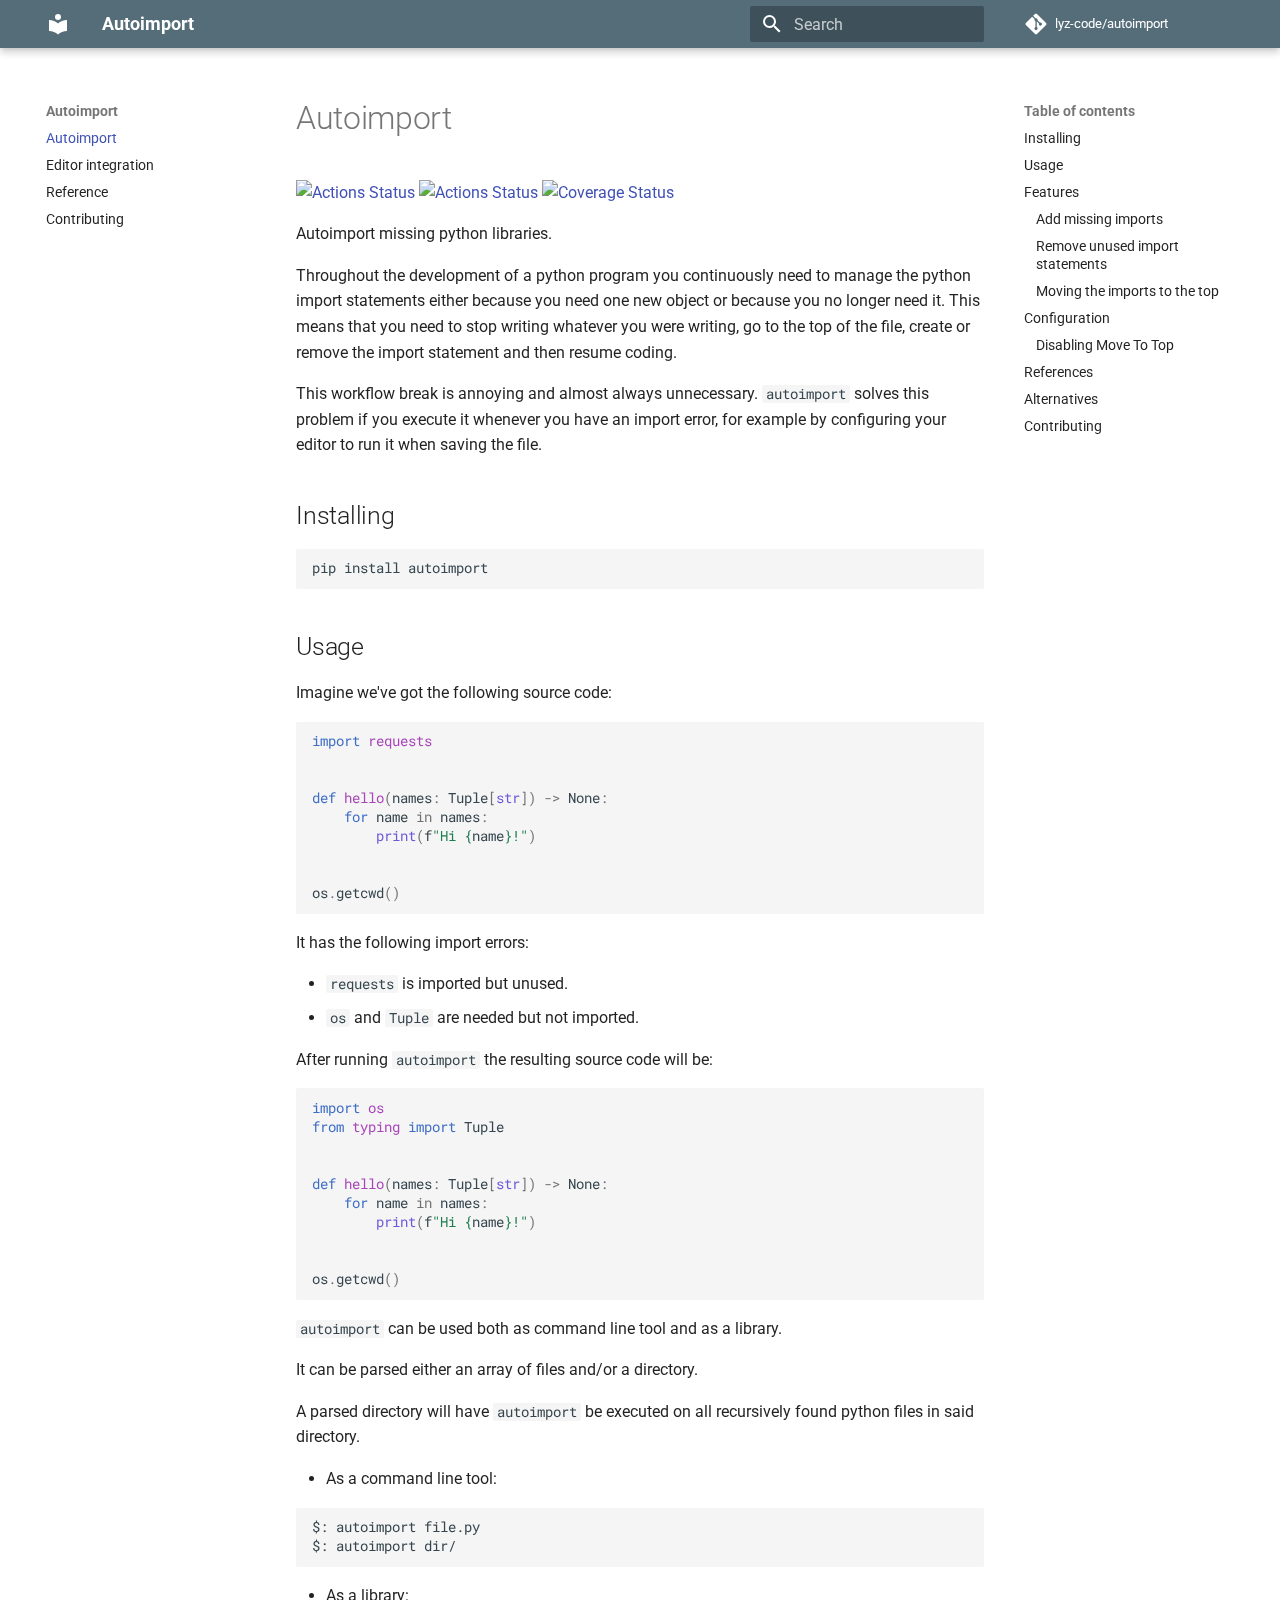
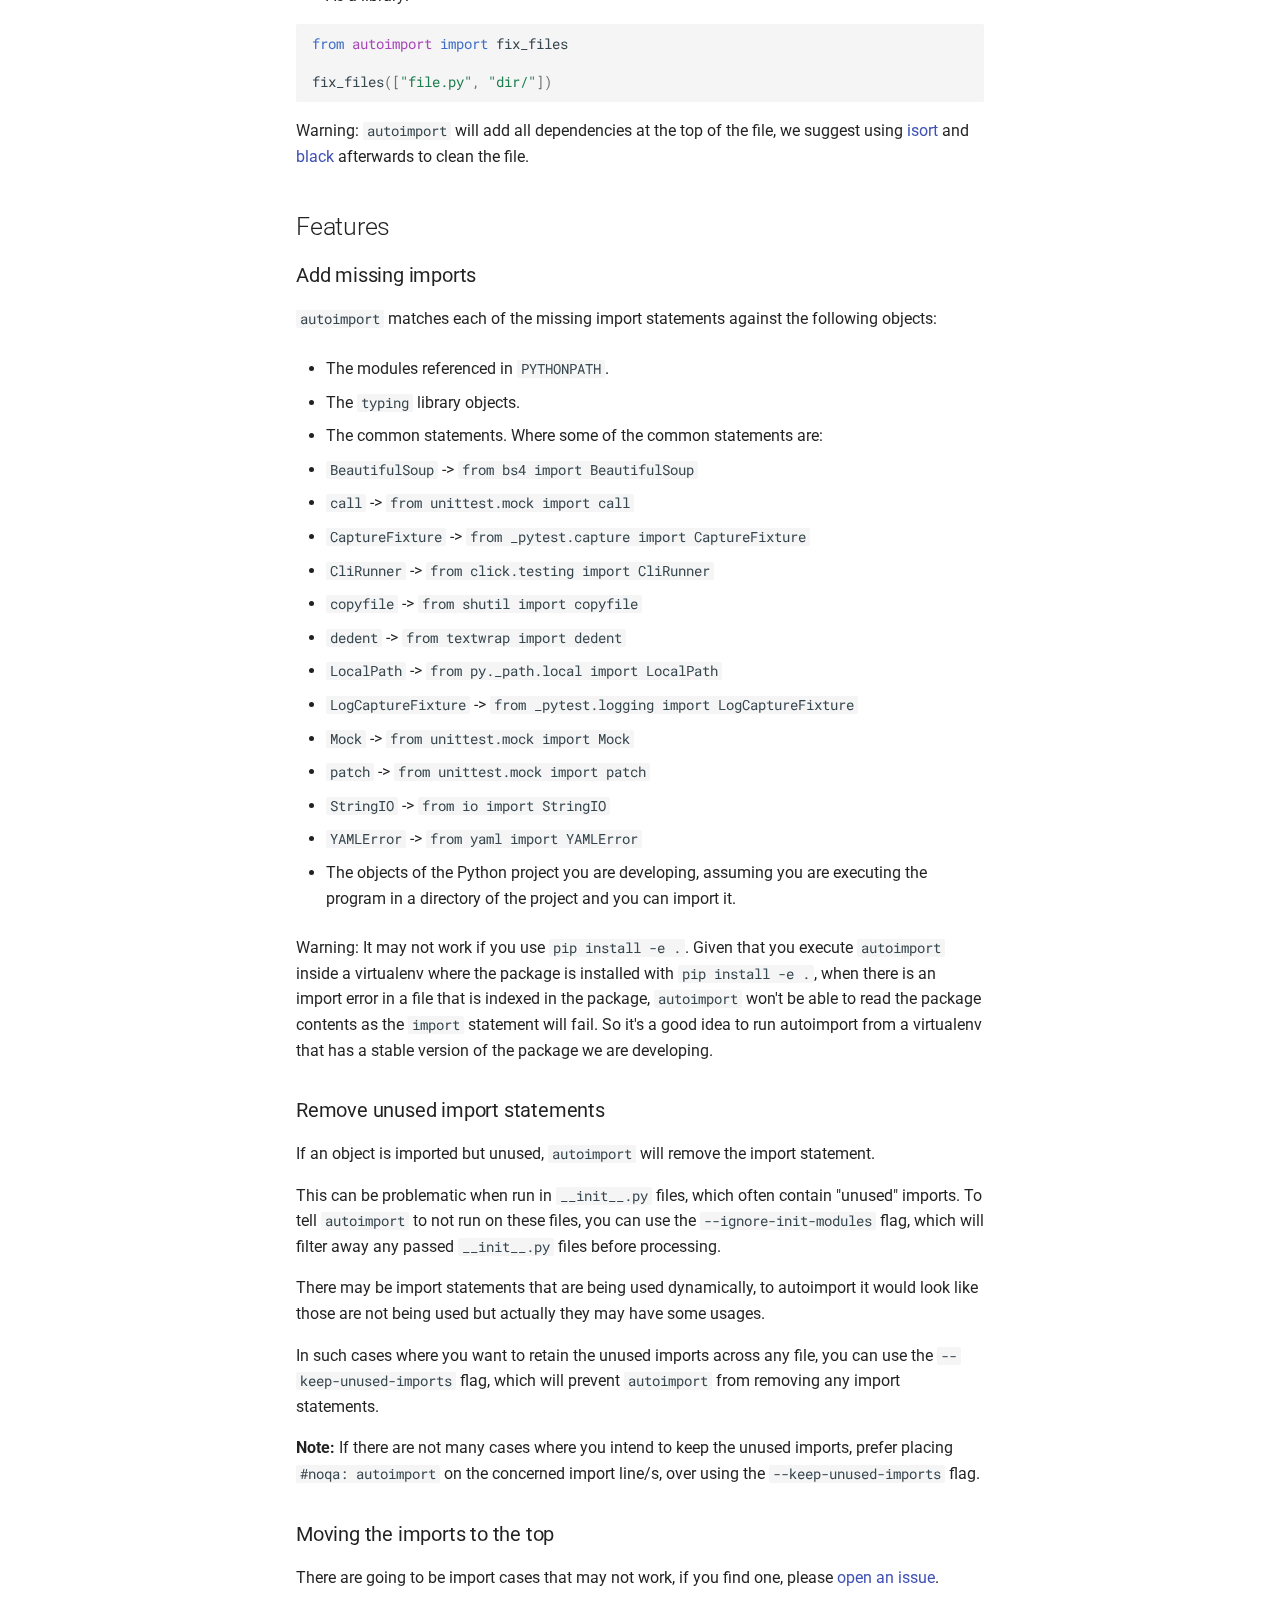
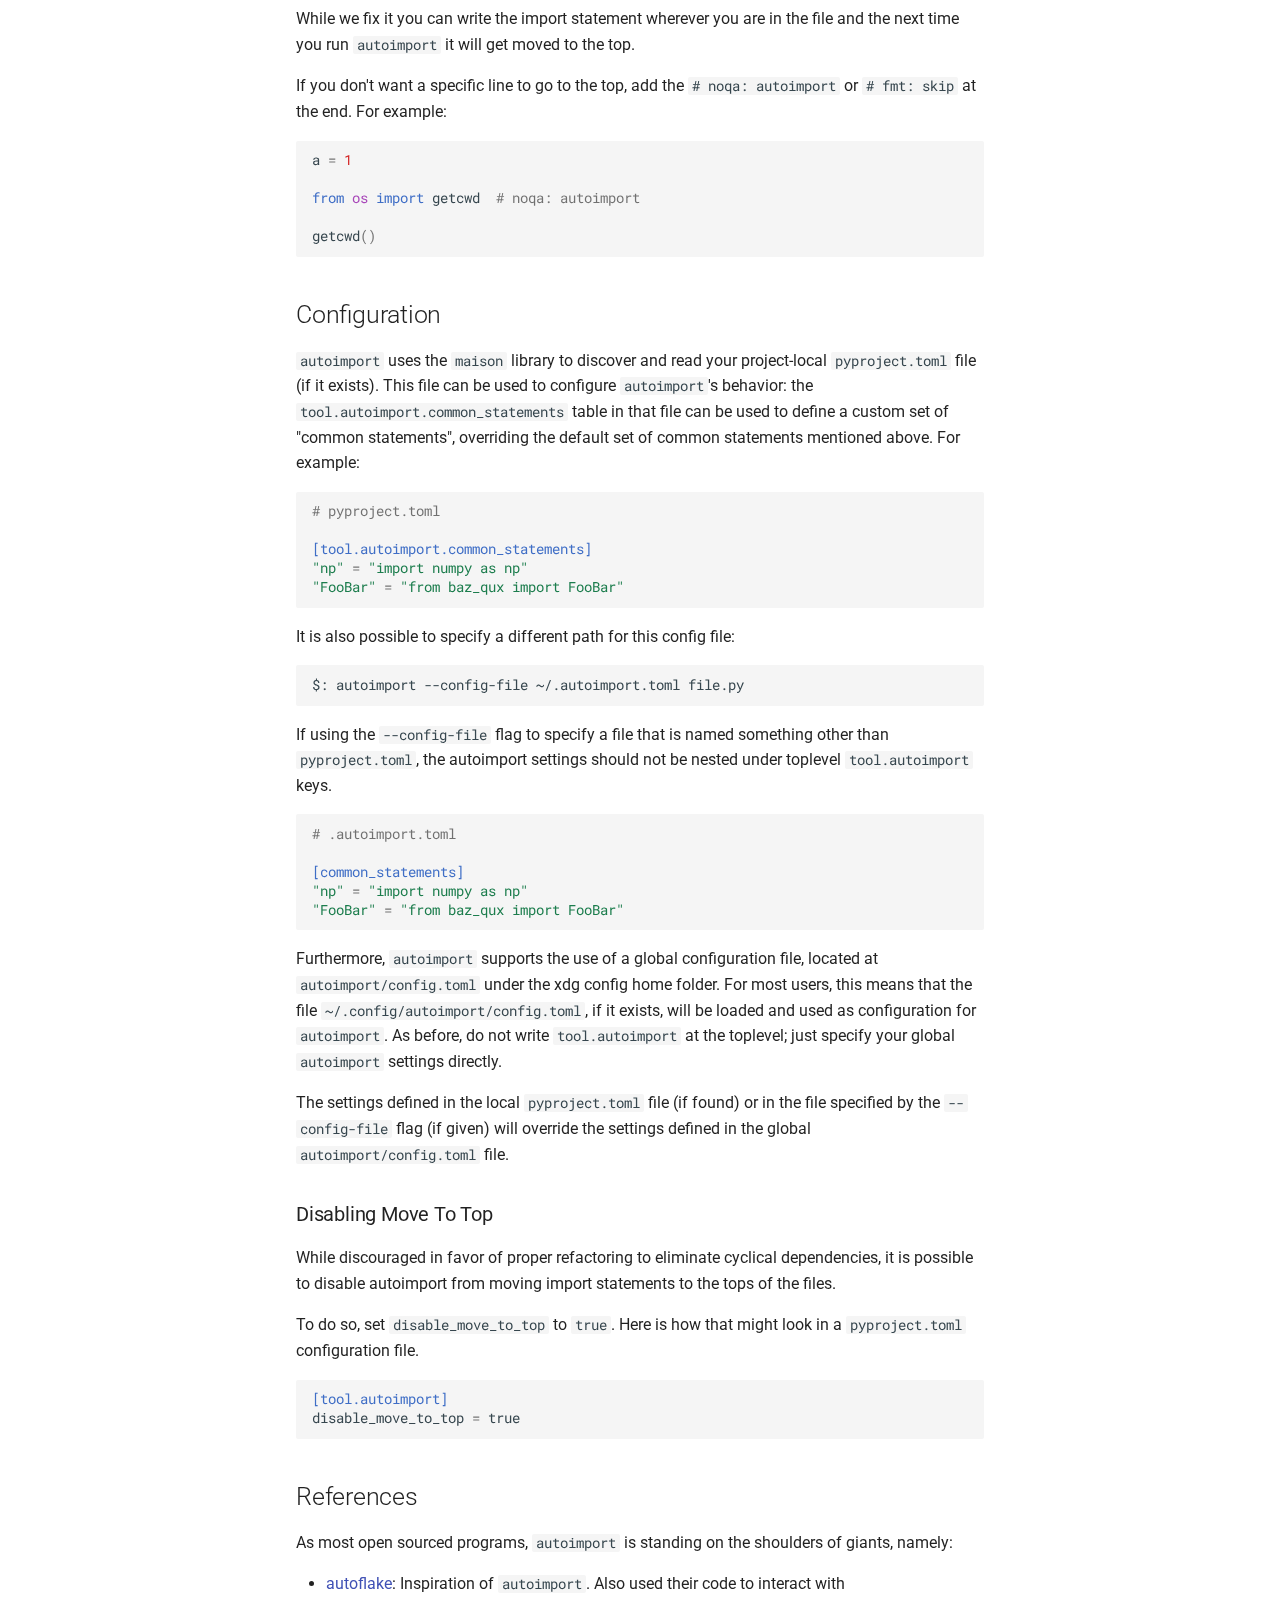
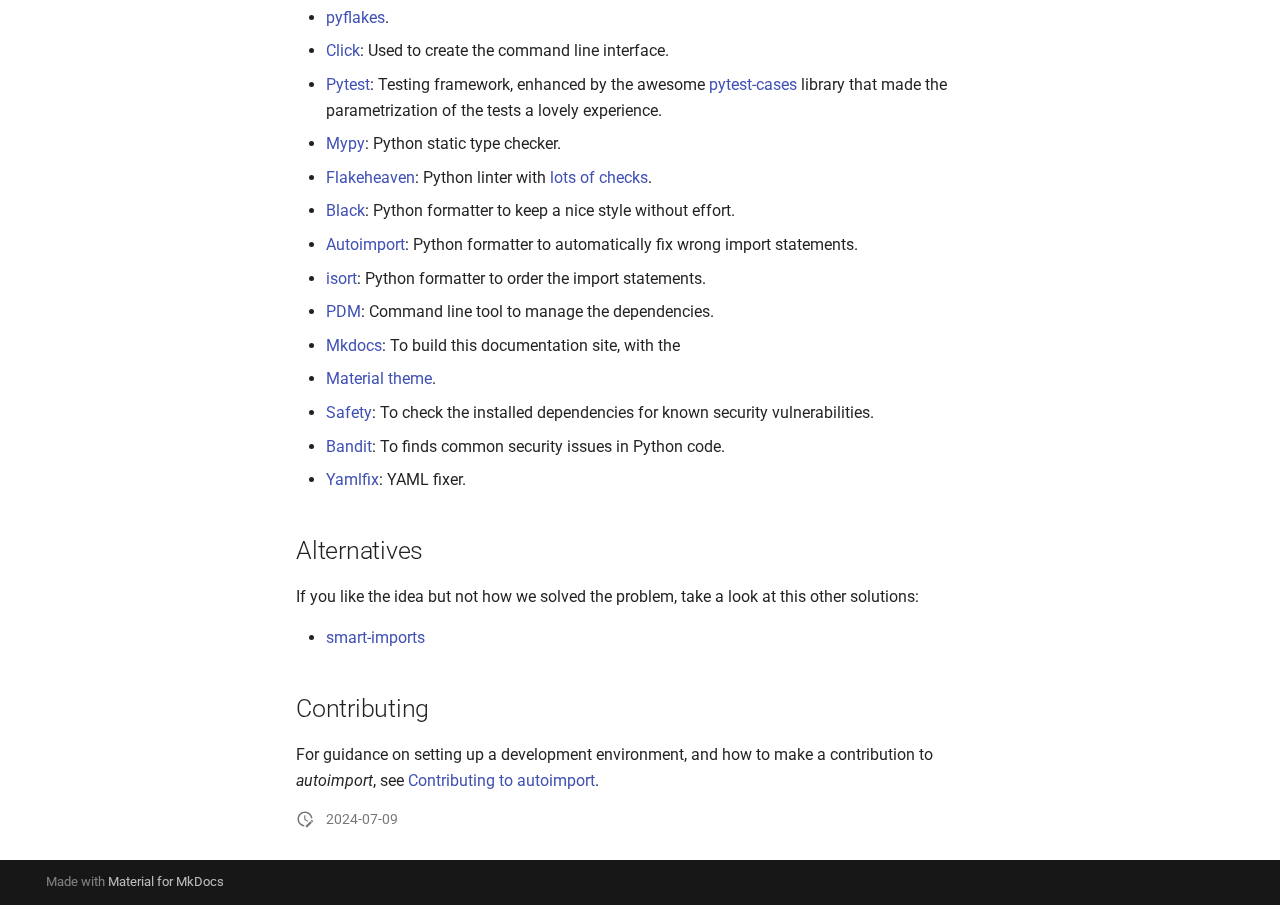
==== commit e9c46356: "deploy: ef49a030d64f85e55af50e302843e08303e50070" ====
--- a/index.html
+++ b/index.html
@@ -1,4 +1,4 @@
-<!doctype html><html lang=en class=no-js> <head><meta charset=utf-8><meta name=viewport content="width=device-width,initial-scale=1"><meta name=author content=Lyz><link href=https://lyz-code.github.io/autoimport/ rel=canonical><link href=editor_integration/ rel=next><link rel=icon href=assets/images/favicon.png><meta name=generator content="mkdocs-1.6.0, mkdocs-material-9.5.21"><title>Autoimport</title><link rel=stylesheet href=assets/stylesheets/main.66ac8b77.min.css><link rel=stylesheet href=assets/stylesheets/palette.06af60db.min.css><link rel=preconnect href=https://fonts.gstatic.com crossorigin><link rel=stylesheet href="https://fonts.googleapis.com/css?family=Roboto:300,300i,400,400i,700,700i%7CRoboto+Mono:400,400i,700,700i&display=fallback"><style>:root{--md-text-font:"Roboto";--md-code-font:"Roboto Mono"}</style><link rel=stylesheet href=css/timeago.css><link rel=stylesheet href=assets/_mkdocstrings.css><link rel=stylesheet href=stylesheets/extra.css><link rel=stylesheet href=stylesheets/links.css><script>__md_scope=new URL(".",location),__md_hash=e=>[...e].reduce((e,_)=>(e<<5)-e+_.charCodeAt(0),0),__md_get=(e,_=localStorage,t=__md_scope)=>JSON.parse(_.getItem(t.pathname+"."+e)),__md_set=(e,_,t=localStorage,a=__md_scope)=>{try{t.setItem(a.pathname+"."+e,JSON.stringify(_))}catch(e){}}</script></head> <body dir=ltr data-md-color-scheme=default data-md-color-primary=blue-grey data-md-color-accent=light-blue> <input class=md-toggle data-md-toggle=drawer type=checkbox id=__drawer autocomplete=off> <input class=md-toggle data-md-toggle=search type=checkbox id=__search autocomplete=off> <label class=md-overlay for=__drawer></label> <div data-md-component=skip> <a href=#installing class=md-skip> Skip to content </a> </div> <div data-md-component=announce> </div> <header class="md-header md-header--shadow" data-md-component=header> <nav class="md-header__inner md-grid" aria-label=Header> <a href=. title=Autoimport class="md-header__button md-logo" aria-label=Autoimport data-md-component=logo> <svg xmlns=http://www.w3.org/2000/svg viewbox="0 0 24 24"><path d="M12 8a3 3 0 0 0 3-3 3 3 0 0 0-3-3 3 3 0 0 0-3 3 3 3 0 0 0 3 3m0 3.54C9.64 9.35 6.5 8 3 8v11c3.5 0 6.64 1.35 9 3.54 2.36-2.19 5.5-3.54 9-3.54V8c-3.5 0-6.64 1.35-9 3.54Z"/></svg> </a> <label class="md-header__button md-icon" for=__drawer> <svg xmlns=http://www.w3.org/2000/svg viewbox="0 0 24 24"><path d="M3 6h18v2H3V6m0 5h18v2H3v-2m0 5h18v2H3v-2Z"/></svg> </label> <div class=md-header__title data-md-component=header-title> <div class=md-header__ellipsis> <div class=md-header__topic> <span class=md-ellipsis> Autoimport </span> </div> <div class=md-header__topic data-md-component=header-topic> <span class=md-ellipsis> Autoimport </span> </div> </div> </div> <label class="md-header__button md-icon" for=__search> <svg xmlns=http://www.w3.org/2000/svg viewbox="0 0 24 24"><path d="M9.5 3A6.5 6.5 0 0 1 16 9.5c0 1.61-.59 3.09-1.56 4.23l.27.27h.79l5 5-1.5 1.5-5-5v-.79l-.27-.27A6.516 6.516 0 0 1 9.5 16 6.5 6.5 0 0 1 3 9.5 6.5 6.5 0 0 1 9.5 3m0 2C7 5 5 7 5 9.5S7 14 9.5 14 14 12 14 9.5 12 5 9.5 5Z"/></svg> </label> <div class=md-search data-md-component=search role=dialog> <label class=md-search__overlay for=__search></label> <div class=md-search__inner role=search> <form class=md-search__form name=search> <input type=text class=md-search__input name=query aria-label=Search placeholder=Search autocapitalize=off autocorrect=off autocomplete=off spellcheck=false data-md-component=search-query required> <label class="md-search__icon md-icon" for=__search> <svg xmlns=http://www.w3.org/2000/svg viewbox="0 0 24 24"><path d="M9.5 3A6.5 6.5 0 0 1 16 9.5c0 1.61-.59 3.09-1.56 4.23l.27.27h.79l5 5-1.5 1.5-5-5v-.79l-.27-.27A6.516 6.516 0 0 1 9.5 16 6.5 6.5 0 0 1 3 9.5 6.5 6.5 0 0 1 9.5 3m0 2C7 5 5 7 5 9.5S7 14 9.5 14 14 12 14 9.5 12 5 9.5 5Z"/></svg> <svg xmlns=http://www.w3.org/2000/svg viewbox="0 0 24 24"><path d="M20 11v2H8l5.5 5.5-1.42 1.42L4.16 12l7.92-7.92L13.5 5.5 8 11h12Z"/></svg> </label> <nav class=md-search__options aria-label=Search> <button type=reset class="md-search__icon md-icon" title=Clear aria-label=Clear tabindex=-1> <svg xmlns=http://www.w3.org/2000/svg viewbox="0 0 24 24"><path d="M19 6.41 17.59 5 12 10.59 6.41 5 5 6.41 10.59 12 5 17.59 6.41 19 12 13.41 17.59 19 19 17.59 13.41 12 19 6.41Z"/></svg> </button> </nav> </form> <div class=md-search__output> <div class=md-search__scrollwrap data-md-scrollfix> <div class=md-search-result data-md-component=search-result> <div class=md-search-result__meta> Initializing search </div> <ol class=md-search-result__list role=presentation></ol> </div> </div> </div> </div> </div> <div class=md-header__source> <a href=https://github.com/lyz-code/autoimport title="Go to repository" class=md-source data-md-component=source> <div class="md-source__icon md-icon"> <svg xmlns=http://www.w3.org/2000/svg viewbox="0 0 448 512"><!-- Font Awesome Free 6.5.2 by @fontawesome - https://fontawesome.com License - https://fontawesome.com/license/free (Icons: CC BY 4.0, Fonts: SIL OFL 1.1, Code: MIT License) Copyright 2024 Fonticons, Inc.--><path d="M439.55 236.05 244 40.45a28.87 28.87 0 0 0-40.81 0l-40.66 40.63 51.52 51.52c27.06-9.14 52.68 16.77 43.39 43.68l49.66 49.66c34.23-11.8 61.18 31 35.47 56.69-26.49 26.49-70.21-2.87-56-37.34L240.22 199v121.85c25.3 12.54 22.26 41.85 9.08 55a34.34 34.34 0 0 1-48.55 0c-17.57-17.6-11.07-46.91 11.25-56v-123c-20.8-8.51-24.6-30.74-18.64-45L142.57 101 8.45 235.14a28.86 28.86 0 0 0 0 40.81l195.61 195.6a28.86 28.86 0 0 0 40.8 0l194.69-194.69a28.86 28.86 0 0 0 0-40.81z"/></svg> </div> <div class=md-source__repository> lyz-code/autoimport </div> </a> </div> </nav> </header> <div class=md-container data-md-component=container> <main class=md-main data-md-component=main> <div class="md-main__inner md-grid"> <div class="md-sidebar md-sidebar--primary" data-md-component=sidebar data-md-type=navigation> <div class=md-sidebar__scrollwrap> <div class=md-sidebar__inner> <nav class="md-nav md-nav--primary" aria-label=Navigation data-md-level=0> <label class=md-nav__title for=__drawer> <a href=. title=Autoimport class="md-nav__button md-logo" aria-label=Autoimport data-md-component=logo> <svg xmlns=http://www.w3.org/2000/svg viewbox="0 0 24 24"><path d="M12 8a3 3 0 0 0 3-3 3 3 0 0 0-3-3 3 3 0 0 0-3 3 3 3 0 0 0 3 3m0 3.54C9.64 9.35 6.5 8 3 8v11c3.5 0 6.64 1.35 9 3.54 2.36-2.19 5.5-3.54 9-3.54V8c-3.5 0-6.64 1.35-9 3.54Z"/></svg> </a> Autoimport </label> <div class=md-nav__source> <a href=https://github.com/lyz-code/autoimport title="Go to repository" class=md-source data-md-component=source> <div class="md-source__icon md-icon"> <svg xmlns=http://www.w3.org/2000/svg viewbox="0 0 448 512"><!-- Font Awesome Free 6.5.2 by @fontawesome - https://fontawesome.com License - https://fontawesome.com/license/free (Icons: CC BY 4.0, Fonts: SIL OFL 1.1, Code: MIT License) Copyright 2024 Fonticons, Inc.--><path d="M439.55 236.05 244 40.45a28.87 28.87 0 0 0-40.81 0l-40.66 40.63 51.52 51.52c27.06-9.14 52.68 16.77 43.39 43.68l49.66 49.66c34.23-11.8 61.18 31 35.47 56.69-26.49 26.49-70.21-2.87-56-37.34L240.22 199v121.85c25.3 12.54 22.26 41.85 9.08 55a34.34 34.34 0 0 1-48.55 0c-17.57-17.6-11.07-46.91 11.25-56v-123c-20.8-8.51-24.6-30.74-18.64-45L142.57 101 8.45 235.14a28.86 28.86 0 0 0 0 40.81l195.61 195.6a28.86 28.86 0 0 0 40.8 0l194.69-194.69a28.86 28.86 0 0 0 0-40.81z"/></svg> </div> <div class=md-source__repository> lyz-code/autoimport </div> </a> </div> <ul class=md-nav__list data-md-scrollfix> <li class="md-nav__item md-nav__item--active"> <input class="md-nav__toggle md-toggle" type=checkbox id=__toc> <label class="md-nav__link md-nav__link--active" for=__toc> <span class=md-ellipsis> Autoimport </span> <span class="md-nav__icon md-icon"></span> </label> <a href=. class="md-nav__link md-nav__link--active"> <span class=md-ellipsis> Autoimport </span> </a> <nav class="md-nav md-nav--secondary" aria-label="Table of contents"> <label class=md-nav__title for=__toc> <span class="md-nav__icon md-icon"></span> Table of contents </label> <ul class=md-nav__list data-md-component=toc data-md-scrollfix> <li class=md-nav__item> <a href=#installing class=md-nav__link> <span class=md-ellipsis> Installing </span> </a> </li> <li class=md-nav__item> <a href=#usage class=md-nav__link> <span class=md-ellipsis> Usage </span> </a> </li> <li class=md-nav__item> <a href=#features class=md-nav__link> <span class=md-ellipsis> Features </span> </a> <nav class=md-nav aria-label=Features> <ul class=md-nav__list> <li class=md-nav__item> <a href=#add-missing-imports class=md-nav__link> <span class=md-ellipsis> Add missing imports </span> </a> </li> <li class=md-nav__item> <a href=#remove-unused-import-statements class=md-nav__link> <span class=md-ellipsis> Remove unused import statements </span> </a> </li> <li class=md-nav__item> <a href=#moving-the-imports-to-the-top class=md-nav__link> <span class=md-ellipsis> Moving the imports to the top </span> </a> </li> </ul> </nav> </li> <li class=md-nav__item> <a href=#configuration class=md-nav__link> <span class=md-ellipsis> Configuration </span> </a> </li> <li class=md-nav__item> <a href=#references class=md-nav__link> <span class=md-ellipsis> References </span> </a> </li> <li class=md-nav__item> <a href=#alternatives class=md-nav__link> <span class=md-ellipsis> Alternatives </span> </a> </li> <li class=md-nav__item> <a href=#contributing class=md-nav__link> <span class=md-ellipsis> Contributing </span> </a> </li> </ul> </nav> </li> <li class=md-nav__item> <a href=editor_integration/ class=md-nav__link> <span class=md-ellipsis> Editor integration </span> </a> </li> <li class=md-nav__item> <a href=reference/ class=md-nav__link> <span class=md-ellipsis> Reference </span> </a> </li> <li class=md-nav__item> <a href=contributing/ class=md-nav__link> <span class=md-ellipsis> Contributing </span> </a> </li> </ul> </nav> </div> </div> </div> <div class="md-sidebar md-sidebar--secondary" data-md-component=sidebar data-md-type=toc> <div class=md-sidebar__scrollwrap> <div class=md-sidebar__inner> <nav class="md-nav md-nav--secondary" aria-label="Table of contents"> <label class=md-nav__title for=__toc> <span class="md-nav__icon md-icon"></span> Table of contents </label> <ul class=md-nav__list data-md-component=toc data-md-scrollfix> <li class=md-nav__item> <a href=#installing class=md-nav__link> <span class=md-ellipsis> Installing </span> </a> </li> <li class=md-nav__item> <a href=#usage class=md-nav__link> <span class=md-ellipsis> Usage </span> </a> </li> <li class=md-nav__item> <a href=#features class=md-nav__link> <span class=md-ellipsis> Features </span> </a> <nav class=md-nav aria-label=Features> <ul class=md-nav__list> <li class=md-nav__item> <a href=#add-missing-imports class=md-nav__link> <span class=md-ellipsis> Add missing imports </span> </a> </li> <li class=md-nav__item> <a href=#remove-unused-import-statements class=md-nav__link> <span class=md-ellipsis> Remove unused import statements </span> </a> </li> <li class=md-nav__item> <a href=#moving-the-imports-to-the-top class=md-nav__link> <span class=md-ellipsis> Moving the imports to the top </span> </a> </li> </ul> </nav> </li> <li class=md-nav__item> <a href=#configuration class=md-nav__link> <span class=md-ellipsis> Configuration </span> </a> </li> <li class=md-nav__item> <a href=#references class=md-nav__link> <span class=md-ellipsis> References </span> </a> </li> <li class=md-nav__item> <a href=#alternatives class=md-nav__link> <span class=md-ellipsis> Alternatives </span> </a> </li> <li class=md-nav__item> <a href=#contributing class=md-nav__link> <span class=md-ellipsis> Contributing </span> </a> </li> </ul> </nav> </div> </div> </div> <div class=md-content data-md-component=content> <article class="md-content__inner md-typeset"> <h1>Autoimport</h1> <p><a href=https://github.com/lyz-code/autoimport/actions><img alt="Actions Status" src=https://github.com/lyz-code/autoimport/workflows/Tests/badge.svg></a> <a href=https://github.com/lyz-code/autoimport/actions><img alt="Actions Status" src=https://github.com/lyz-code/autoimport/workflows/Build/badge.svg></a> <a href="https://coveralls.io/github/lyz-code/autoimport?branch=main"><img alt="Coverage Status" src="https://coveralls.io/repos/github/lyz-code/autoimport/badge.svg?branch=main"></a></p> <p>Autoimport missing python libraries.</p> <p>Throughout the development of a python program you continuously need to manage the python import statements either because you need one new object or because you no longer need it. This means that you need to stop writing whatever you were writing, go to the top of the file, create or remove the import statement and then resume coding.</p> <p>This workflow break is annoying and almost always unnecessary. <code>autoimport</code> solves this problem if you execute it whenever you have an import error, for example by configuring your editor to run it when saving the file.</p> <h2 id=installing>Installing<a class=headerlink href=#installing title="Permanent link">&para;</a></h2> <div class=highlight><pre><span></span><code>pip<span class=w> </span>install<span class=w> </span>autoimport
+<!doctype html><html lang=en class=no-js> <head><meta charset=utf-8><meta name=viewport content="width=device-width,initial-scale=1"><meta name=author content=Lyz><link href=https://lyz-code.github.io/autoimport/ rel=canonical><link href=editor_integration/ rel=next><link rel=icon href=assets/images/favicon.png><meta name=generator content="mkdocs-1.6.0, mkdocs-material-9.5.28"><title>Autoimport</title><link rel=stylesheet href=assets/stylesheets/main.6543a935.min.css><link rel=stylesheet href=assets/stylesheets/palette.06af60db.min.css><link rel=preconnect href=https://fonts.gstatic.com crossorigin><link rel=stylesheet href="https://fonts.googleapis.com/css?family=Roboto:300,300i,400,400i,700,700i%7CRoboto+Mono:400,400i,700,700i&display=fallback"><style>:root{--md-text-font:"Roboto";--md-code-font:"Roboto Mono"}</style><link rel=stylesheet href=css/timeago.css><link rel=stylesheet href=assets/_mkdocstrings.css><link rel=stylesheet href=stylesheets/extra.css><link rel=stylesheet href=stylesheets/links.css><script>__md_scope=new URL(".",location),__md_hash=e=>[...e].reduce((e,_)=>(e<<5)-e+_.charCodeAt(0),0),__md_get=(e,_=localStorage,t=__md_scope)=>JSON.parse(_.getItem(t.pathname+"."+e)),__md_set=(e,_,t=localStorage,a=__md_scope)=>{try{t.setItem(a.pathname+"."+e,JSON.stringify(_))}catch(e){}}</script></head> <body dir=ltr data-md-color-scheme=default data-md-color-primary=blue-grey data-md-color-accent=light-blue> <input class=md-toggle data-md-toggle=drawer type=checkbox id=__drawer autocomplete=off> <input class=md-toggle data-md-toggle=search type=checkbox id=__search autocomplete=off> <label class=md-overlay for=__drawer></label> <div data-md-component=skip> <a href=#installing class=md-skip> Skip to content </a> </div> <div data-md-component=announce> </div> <header class="md-header md-header--shadow" data-md-component=header> <nav class="md-header__inner md-grid" aria-label=Header> <a href=. title=Autoimport class="md-header__button md-logo" aria-label=Autoimport data-md-component=logo> <svg xmlns=http://www.w3.org/2000/svg viewbox="0 0 24 24"><path d="M12 8a3 3 0 0 0 3-3 3 3 0 0 0-3-3 3 3 0 0 0-3 3 3 3 0 0 0 3 3m0 3.54C9.64 9.35 6.5 8 3 8v11c3.5 0 6.64 1.35 9 3.54 2.36-2.19 5.5-3.54 9-3.54V8c-3.5 0-6.64 1.35-9 3.54Z"/></svg> </a> <label class="md-header__button md-icon" for=__drawer> <svg xmlns=http://www.w3.org/2000/svg viewbox="0 0 24 24"><path d="M3 6h18v2H3V6m0 5h18v2H3v-2m0 5h18v2H3v-2Z"/></svg> </label> <div class=md-header__title data-md-component=header-title> <div class=md-header__ellipsis> <div class=md-header__topic> <span class=md-ellipsis> Autoimport </span> </div> <div class=md-header__topic data-md-component=header-topic> <span class=md-ellipsis> Autoimport </span> </div> </div> </div> <label class="md-header__button md-icon" for=__search> <svg xmlns=http://www.w3.org/2000/svg viewbox="0 0 24 24"><path d="M9.5 3A6.5 6.5 0 0 1 16 9.5c0 1.61-.59 3.09-1.56 4.23l.27.27h.79l5 5-1.5 1.5-5-5v-.79l-.27-.27A6.516 6.516 0 0 1 9.5 16 6.5 6.5 0 0 1 3 9.5 6.5 6.5 0 0 1 9.5 3m0 2C7 5 5 7 5 9.5S7 14 9.5 14 14 12 14 9.5 12 5 9.5 5Z"/></svg> </label> <div class=md-search data-md-component=search role=dialog> <label class=md-search__overlay for=__search></label> <div class=md-search__inner role=search> <form class=md-search__form name=search> <input type=text class=md-search__input name=query aria-label=Search placeholder=Search autocapitalize=off autocorrect=off autocomplete=off spellcheck=false data-md-component=search-query required> <label class="md-search__icon md-icon" for=__search> <svg xmlns=http://www.w3.org/2000/svg viewbox="0 0 24 24"><path d="M9.5 3A6.5 6.5 0 0 1 16 9.5c0 1.61-.59 3.09-1.56 4.23l.27.27h.79l5 5-1.5 1.5-5-5v-.79l-.27-.27A6.516 6.516 0 0 1 9.5 16 6.5 6.5 0 0 1 3 9.5 6.5 6.5 0 0 1 9.5 3m0 2C7 5 5 7 5 9.5S7 14 9.5 14 14 12 14 9.5 12 5 9.5 5Z"/></svg> <svg xmlns=http://www.w3.org/2000/svg viewbox="0 0 24 24"><path d="M20 11v2H8l5.5 5.5-1.42 1.42L4.16 12l7.92-7.92L13.5 5.5 8 11h12Z"/></svg> </label> <nav class=md-search__options aria-label=Search> <button type=reset class="md-search__icon md-icon" title=Clear aria-label=Clear tabindex=-1> <svg xmlns=http://www.w3.org/2000/svg viewbox="0 0 24 24"><path d="M19 6.41 17.59 5 12 10.59 6.41 5 5 6.41 10.59 12 5 17.59 6.41 19 12 13.41 17.59 19 19 17.59 13.41 12 19 6.41Z"/></svg> </button> </nav> </form> <div class=md-search__output> <div class=md-search__scrollwrap tabindex=0 data-md-scrollfix> <div class=md-search-result data-md-component=search-result> <div class=md-search-result__meta> Initializing search </div> <ol class=md-search-result__list role=presentation></ol> </div> </div> </div> </div> </div> <div class=md-header__source> <a href=https://github.com/lyz-code/autoimport title="Go to repository" class=md-source data-md-component=source> <div class="md-source__icon md-icon"> <svg xmlns=http://www.w3.org/2000/svg viewbox="0 0 448 512"><!-- Font Awesome Free 6.5.2 by @fontawesome - https://fontawesome.com License - https://fontawesome.com/license/free (Icons: CC BY 4.0, Fonts: SIL OFL 1.1, Code: MIT License) Copyright 2024 Fonticons, Inc.--><path d="M439.55 236.05 244 40.45a28.87 28.87 0 0 0-40.81 0l-40.66 40.63 51.52 51.52c27.06-9.14 52.68 16.77 43.39 43.68l49.66 49.66c34.23-11.8 61.18 31 35.47 56.69-26.49 26.49-70.21-2.87-56-37.34L240.22 199v121.85c25.3 12.54 22.26 41.85 9.08 55a34.34 34.34 0 0 1-48.55 0c-17.57-17.6-11.07-46.91 11.25-56v-123c-20.8-8.51-24.6-30.74-18.64-45L142.57 101 8.45 235.14a28.86 28.86 0 0 0 0 40.81l195.61 195.6a28.86 28.86 0 0 0 40.8 0l194.69-194.69a28.86 28.86 0 0 0 0-40.81z"/></svg> </div> <div class=md-source__repository> lyz-code/autoimport </div> </a> </div> </nav> </header> <div class=md-container data-md-component=container> <main class=md-main data-md-component=main> <div class="md-main__inner md-grid"> <div class="md-sidebar md-sidebar--primary" data-md-component=sidebar data-md-type=navigation> <div class=md-sidebar__scrollwrap> <div class=md-sidebar__inner> <nav class="md-nav md-nav--primary" aria-label=Navigation data-md-level=0> <label class=md-nav__title for=__drawer> <a href=. title=Autoimport class="md-nav__button md-logo" aria-label=Autoimport data-md-component=logo> <svg xmlns=http://www.w3.org/2000/svg viewbox="0 0 24 24"><path d="M12 8a3 3 0 0 0 3-3 3 3 0 0 0-3-3 3 3 0 0 0-3 3 3 3 0 0 0 3 3m0 3.54C9.64 9.35 6.5 8 3 8v11c3.5 0 6.64 1.35 9 3.54 2.36-2.19 5.5-3.54 9-3.54V8c-3.5 0-6.64 1.35-9 3.54Z"/></svg> </a> Autoimport </label> <div class=md-nav__source> <a href=https://github.com/lyz-code/autoimport title="Go to repository" class=md-source data-md-component=source> <div class="md-source__icon md-icon"> <svg xmlns=http://www.w3.org/2000/svg viewbox="0 0 448 512"><!-- Font Awesome Free 6.5.2 by @fontawesome - https://fontawesome.com License - https://fontawesome.com/license/free (Icons: CC BY 4.0, Fonts: SIL OFL 1.1, Code: MIT License) Copyright 2024 Fonticons, Inc.--><path d="M439.55 236.05 244 40.45a28.87 28.87 0 0 0-40.81 0l-40.66 40.63 51.52 51.52c27.06-9.14 52.68 16.77 43.39 43.68l49.66 49.66c34.23-11.8 61.18 31 35.47 56.69-26.49 26.49-70.21-2.87-56-37.34L240.22 199v121.85c25.3 12.54 22.26 41.85 9.08 55a34.34 34.34 0 0 1-48.55 0c-17.57-17.6-11.07-46.91 11.25-56v-123c-20.8-8.51-24.6-30.74-18.64-45L142.57 101 8.45 235.14a28.86 28.86 0 0 0 0 40.81l195.61 195.6a28.86 28.86 0 0 0 40.8 0l194.69-194.69a28.86 28.86 0 0 0 0-40.81z"/></svg> </div> <div class=md-source__repository> lyz-code/autoimport </div> </a> </div> <ul class=md-nav__list data-md-scrollfix> <li class="md-nav__item md-nav__item--active"> <input class="md-nav__toggle md-toggle" type=checkbox id=__toc> <label class="md-nav__link md-nav__link--active" for=__toc> <span class=md-ellipsis> Autoimport </span> <span class="md-nav__icon md-icon"></span> </label> <a href=. class="md-nav__link md-nav__link--active"> <span class=md-ellipsis> Autoimport </span> </a> <nav class="md-nav md-nav--secondary" aria-label="Table of contents"> <label class=md-nav__title for=__toc> <span class="md-nav__icon md-icon"></span> Table of contents </label> <ul class=md-nav__list data-md-component=toc data-md-scrollfix> <li class=md-nav__item> <a href=#installing class=md-nav__link> <span class=md-ellipsis> Installing </span> </a> </li> <li class=md-nav__item> <a href=#usage class=md-nav__link> <span class=md-ellipsis> Usage </span> </a> </li> <li class=md-nav__item> <a href=#features class=md-nav__link> <span class=md-ellipsis> Features </span> </a> <nav class=md-nav aria-label=Features> <ul class=md-nav__list> <li class=md-nav__item> <a href=#add-missing-imports class=md-nav__link> <span class=md-ellipsis> Add missing imports </span> </a> </li> <li class=md-nav__item> <a href=#remove-unused-import-statements class=md-nav__link> <span class=md-ellipsis> Remove unused import statements </span> </a> </li> <li class=md-nav__item> <a href=#moving-the-imports-to-the-top class=md-nav__link> <span class=md-ellipsis> Moving the imports to the top </span> </a> </li> </ul> </nav> </li> <li class=md-nav__item> <a href=#configuration class=md-nav__link> <span class=md-ellipsis> Configuration </span> </a> <nav class=md-nav aria-label=Configuration> <ul class=md-nav__list> <li class=md-nav__item> <a href=#disabling-move-to-top class=md-nav__link> <span class=md-ellipsis> Disabling Move To Top </span> </a> </li> </ul> </nav> </li> <li class=md-nav__item> <a href=#references class=md-nav__link> <span class=md-ellipsis> References </span> </a> </li> <li class=md-nav__item> <a href=#alternatives class=md-nav__link> <span class=md-ellipsis> Alternatives </span> </a> </li> <li class=md-nav__item> <a href=#contributing class=md-nav__link> <span class=md-ellipsis> Contributing </span> </a> </li> </ul> </nav> </li> <li class=md-nav__item> <a href=editor_integration/ class=md-nav__link> <span class=md-ellipsis> Editor integration </span> </a> </li> <li class=md-nav__item> <a href=reference/ class=md-nav__link> <span class=md-ellipsis> Reference </span> </a> </li> <li class=md-nav__item> <a href=contributing/ class=md-nav__link> <span class=md-ellipsis> Contributing </span> </a> </li> </ul> </nav> </div> </div> </div> <div class="md-sidebar md-sidebar--secondary" data-md-component=sidebar data-md-type=toc> <div class=md-sidebar__scrollwrap> <div class=md-sidebar__inner> <nav class="md-nav md-nav--secondary" aria-label="Table of contents"> <label class=md-nav__title for=__toc> <span class="md-nav__icon md-icon"></span> Table of contents </label> <ul class=md-nav__list data-md-component=toc data-md-scrollfix> <li class=md-nav__item> <a href=#installing class=md-nav__link> <span class=md-ellipsis> Installing </span> </a> </li> <li class=md-nav__item> <a href=#usage class=md-nav__link> <span class=md-ellipsis> Usage </span> </a> </li> <li class=md-nav__item> <a href=#features class=md-nav__link> <span class=md-ellipsis> Features </span> </a> <nav class=md-nav aria-label=Features> <ul class=md-nav__list> <li class=md-nav__item> <a href=#add-missing-imports class=md-nav__link> <span class=md-ellipsis> Add missing imports </span> </a> </li> <li class=md-nav__item> <a href=#remove-unused-import-statements class=md-nav__link> <span class=md-ellipsis> Remove unused import statements </span> </a> </li> <li class=md-nav__item> <a href=#moving-the-imports-to-the-top class=md-nav__link> <span class=md-ellipsis> Moving the imports to the top </span> </a> </li> </ul> </nav> </li> <li class=md-nav__item> <a href=#configuration class=md-nav__link> <span class=md-ellipsis> Configuration </span> </a> <nav class=md-nav aria-label=Configuration> <ul class=md-nav__list> <li class=md-nav__item> <a href=#disabling-move-to-top class=md-nav__link> <span class=md-ellipsis> Disabling Move To Top </span> </a> </li> </ul> </nav> </li> <li class=md-nav__item> <a href=#references class=md-nav__link> <span class=md-ellipsis> References </span> </a> </li> <li class=md-nav__item> <a href=#alternatives class=md-nav__link> <span class=md-ellipsis> Alternatives </span> </a> </li> <li class=md-nav__item> <a href=#contributing class=md-nav__link> <span class=md-ellipsis> Contributing </span> </a> </li> </ul> </nav> </div> </div> </div> <div class=md-content data-md-component=content> <article class="md-content__inner md-typeset"> <h1>Autoimport</h1> <p><a href=https://github.com/lyz-code/autoimport/actions><img alt="Actions Status" src=https://github.com/lyz-code/autoimport/workflows/Tests/badge.svg></a> <a href=https://github.com/lyz-code/autoimport/actions><img alt="Actions Status" src=https://github.com/lyz-code/autoimport/workflows/Build/badge.svg></a> <a href="https://coveralls.io/github/lyz-code/autoimport?branch=main"><img alt="Coverage Status" src="https://coveralls.io/repos/github/lyz-code/autoimport/badge.svg?branch=main"></a></p> <p>Autoimport missing python libraries.</p> <p>Throughout the development of a python program you continuously need to manage the python import statements either because you need one new object or because you no longer need it. This means that you need to stop writing whatever you were writing, go to the top of the file, create or remove the import statement and then resume coding.</p> <p>This workflow break is annoying and almost always unnecessary. <code>autoimport</code> solves this problem if you execute it whenever you have an import error, for example by configuring your editor to run it when saving the file.</p> <h2 id=installing>Installing<a class=headerlink href=#installing title="Permanent link">&para;</a></h2> <div class=highlight><pre><span></span><code>pip<span class=w> </span>install<span class=w> </span>autoimport
 </code></pre></div> <h2 id=usage>Usage<a class=headerlink href=#usage title="Permanent link">&para;</a></h2> <p>Imagine we've got the following source code:</p> <div class=highlight><pre><span></span><code><span class=kn>import</span> <span class=nn>requests</span>
 
 
@@ -39,4 +39,6 @@
 <span class=k>[common_statements]</span>
 <span class=s2>&quot;np&quot;</span><span class=w> </span><span class=o>=</span><span class=w> </span><span class=s2>&quot;import numpy as np&quot;</span>
 <span class=s2>&quot;FooBar&quot;</span><span class=w> </span><span class=o>=</span><span class=w> </span><span class=s2>&quot;from baz_qux import FooBar&quot;</span>
-</code></pre></div> <p>Furthermore, <code>autoimport</code> supports the use of a global configuration file, located at <code>autoimport/config.toml</code> under the xdg config home folder. For most users, this means that the file <code>~/.config/autoimport/config.toml</code>, if it exists, will be loaded and used as configuration for <code>autoimport</code>. As before, do not write <code>tool.autoimport</code> at the toplevel; just specify your global <code>autoimport</code> settings directly.</p> <p>The settings defined in the local <code>pyproject.toml</code> file (if found) or in the file specified by the <code>--config-file</code> flag (if given) will override the settings defined in the global <code>autoimport/config.toml</code> file.</p> <h2 id=references>References<a class=headerlink href=#references title="Permanent link">&para;</a></h2> <p>As most open sourced programs, <code>autoimport</code> is standing on the shoulders of giants, namely:</p> <ul> <li><a href=https://pypi.org/project/autoflake/ >autoflake</a>: Inspiration of <code>autoimport</code>. Also used their code to interact with</li> <li><a href=https://pypi.org/project/pyflakes/ >pyflakes</a>.</li> <li><a href=https://click.palletsprojects.com/ >Click</a>: Used to create the command line interface.</li> <li><a href=https://docs.pytest.org/en/latest>Pytest</a>: Testing framework, enhanced by the awesome <a href=https://smarie.github.io/python-pytest-cases/ >pytest-cases</a> library that made the parametrization of the tests a lovely experience.</li> <li><a href=https://mypy.readthedocs.io/en/stable/ >Mypy</a>: Python static type checker.</li> <li><a href=https://github.com/flakeheaven/flakeheaven>Flakeheaven</a>: Python linter with <a href=https://lyz-code.github.io/blue-book/devops/flakeheaven#plugins>lots of checks</a>.</li> <li><a href=https://black.readthedocs.io/en/stable/ >Black</a>: Python formatter to keep a nice style without effort.</li> <li><a href=https://lyz-code.github.io/autoimport>Autoimport</a>: Python formatter to automatically fix wrong import statements.</li> <li><a href=https://github.com/timothycrosley/isort>isort</a>: Python formatter to order the import statements.</li> <li><a href=https://pdm.fming.dev/ >PDM</a>: Command line tool to manage the dependencies.</li> <li><a href=https://www.mkdocs.org/ >Mkdocs</a>: To build this documentation site, with the</li> <li><a href=https://squidfunk.github.io/mkdocs-material>Material theme</a>.</li> <li><a href=https://github.com/pyupio/safety>Safety</a>: To check the installed dependencies for known security vulnerabilities.</li> <li><a href=https://bandit.readthedocs.io/en/latest/ >Bandit</a>: To finds common security issues in Python code.</li> <li><a href=https://github.com/lyz-code/yamlfix>Yamlfix</a>: YAML fixer.</li> </ul> <h2 id=alternatives>Alternatives<a class=headerlink href=#alternatives title="Permanent link">&para;</a></h2> <p>If you like the idea but not how we solved the problem, take a look at this other solutions:</p> <ul> <li><a href=https://github.com/Tiendil/smart-imports>smart-imports</a></li> </ul> <h2 id=contributing>Contributing<a class=headerlink href=#contributing title="Permanent link">&para;</a></h2> <p>For guidance on setting up a development environment, and how to make a contribution to <em>autoimport</em>, see <a href=https://lyz-code.github.io/autoimport/contributing>Contributing to autoimport</a>.</p> <aside class=md-source-file> <span class=md-source-file__fact> <span class=md-icon title="Last update"> <svg xmlns=http://www.w3.org/2000/svg viewbox="0 0 24 24"><path d="M21 13.1c-.1 0-.3.1-.4.2l-1 1 2.1 2.1 1-1c.2-.2.2-.6 0-.8l-1.3-1.3c-.1-.1-.2-.2-.4-.2m-1.9 1.8-6.1 6V23h2.1l6.1-6.1-2.1-2M12.5 7v5.2l4 2.4-1 1L11 13V7h1.5M11 21.9c-5.1-.5-9-4.8-9-9.9C2 6.5 6.5 2 12 2c5.3 0 9.6 4.1 10 9.3-.3-.1-.6-.2-1-.2s-.7.1-1 .2C19.6 7.2 16.2 4 12 4c-4.4 0-8 3.6-8 8 0 4.1 3.1 7.5 7.1 7.9l-.1.2v1.8Z"/></svg> </span> <span class="git-revision-date-localized-plugin git-revision-date-localized-plugin-timeago"><span class=timeago datetime=2024-05-09T19:01:21+00:00 locale=en></span></span><span class="git-revision-date-localized-plugin git-revision-date-localized-plugin-iso_date">2024-05-09</span> </span> </aside> </article> </div> <script>var target=document.getElementById(location.hash.slice(1));target&&target.name&&(target.checked=target.name.startsWith("__tabbed_"))</script> </div> <button type=button class="md-top md-icon" data-md-component=top hidden> <svg xmlns=http://www.w3.org/2000/svg viewbox="0 0 24 24"><path d="M13 20h-2V8l-5.5 5.5-1.42-1.42L12 4.16l7.92 7.92-1.42 1.42L13 8v12Z"/></svg> Back to top </button> </main> <footer class=md-footer> <div class="md-footer-meta md-typeset"> <div class="md-footer-meta__inner md-grid"> <div class=md-copyright> Made with <a href=https://squidfunk.github.io/mkdocs-material/ target=_blank rel=noopener> Material for MkDocs </a> </div> </div> </div> </footer> </div> <div class=md-dialog data-md-component=dialog> <div class="md-dialog__inner md-typeset"></div> </div> <script id=__config type=application/json>{"base": ".", "features": ["navigation.instant", "navigation.top", "content.code.annotate"], "search": "assets/javascripts/workers/search.b8dbb3d2.min.js", "translations": {"clipboard.copied": "Copied to clipboard", "clipboard.copy": "Copy to clipboard", "search.result.more.one": "1 more on this page", "search.result.more.other": "# more on this page", "search.result.none": "No matching documents", "search.result.one": "1 matching document", "search.result.other": "# matching documents", "search.result.placeholder": "Type to start searching", "search.result.term.missing": "Missing", "select.version": "Select version"}}</script> <script src=assets/javascripts/bundle.a7c05c9e.min.js></script> <script src=js/timeago.min.js></script> <script src=js/timeago_mkdocs_material.js></script> </body> </html>+</code></pre></div> <p>Furthermore, <code>autoimport</code> supports the use of a global configuration file, located at <code>autoimport/config.toml</code> under the xdg config home folder. For most users, this means that the file <code>~/.config/autoimport/config.toml</code>, if it exists, will be loaded and used as configuration for <code>autoimport</code>. As before, do not write <code>tool.autoimport</code> at the toplevel; just specify your global <code>autoimport</code> settings directly.</p> <p>The settings defined in the local <code>pyproject.toml</code> file (if found) or in the file specified by the <code>--config-file</code> flag (if given) will override the settings defined in the global <code>autoimport/config.toml</code> file.</p> <h3 id=disabling-move-to-top>Disabling Move To Top<a class=headerlink href=#disabling-move-to-top title="Permanent link">&para;</a></h3> <p>While discouraged in favor of proper refactoring to eliminate cyclical dependencies, it is possible to disable autoimport from moving import statements to the tops of the files.</p> <p>To do so, set <code>disable_move_to_top</code> to <code>true</code>. Here is how that might look in a <code>pyproject.toml</code> configuration file.</p> <div class=highlight><pre><span></span><code><span class=k>[tool.autoimport]</span>
+<span class=n>disable_move_to_top</span><span class=w> </span><span class=o>=</span><span class=w> </span><span class=kc>true</span>
+</code></pre></div> <h2 id=references>References<a class=headerlink href=#references title="Permanent link">&para;</a></h2> <p>As most open sourced programs, <code>autoimport</code> is standing on the shoulders of giants, namely:</p> <ul> <li><a href=https://pypi.org/project/autoflake/ >autoflake</a>: Inspiration of <code>autoimport</code>. Also used their code to interact with</li> <li><a href=https://pypi.org/project/pyflakes/ >pyflakes</a>.</li> <li><a href=https://click.palletsprojects.com/ >Click</a>: Used to create the command line interface.</li> <li><a href=https://docs.pytest.org/en/latest>Pytest</a>: Testing framework, enhanced by the awesome <a href=https://smarie.github.io/python-pytest-cases/ >pytest-cases</a> library that made the parametrization of the tests a lovely experience.</li> <li><a href=https://mypy.readthedocs.io/en/stable/ >Mypy</a>: Python static type checker.</li> <li><a href=https://github.com/flakeheaven/flakeheaven>Flakeheaven</a>: Python linter with <a href=https://lyz-code.github.io/blue-book/devops/flakeheaven#plugins>lots of checks</a>.</li> <li><a href=https://black.readthedocs.io/en/stable/ >Black</a>: Python formatter to keep a nice style without effort.</li> <li><a href=https://lyz-code.github.io/autoimport>Autoimport</a>: Python formatter to automatically fix wrong import statements.</li> <li><a href=https://github.com/timothycrosley/isort>isort</a>: Python formatter to order the import statements.</li> <li><a href=https://pdm.fming.dev/ >PDM</a>: Command line tool to manage the dependencies.</li> <li><a href=https://www.mkdocs.org/ >Mkdocs</a>: To build this documentation site, with the</li> <li><a href=https://squidfunk.github.io/mkdocs-material>Material theme</a>.</li> <li><a href=https://github.com/pyupio/safety>Safety</a>: To check the installed dependencies for known security vulnerabilities.</li> <li><a href=https://bandit.readthedocs.io/en/latest/ >Bandit</a>: To finds common security issues in Python code.</li> <li><a href=https://github.com/lyz-code/yamlfix>Yamlfix</a>: YAML fixer.</li> </ul> <h2 id=alternatives>Alternatives<a class=headerlink href=#alternatives title="Permanent link">&para;</a></h2> <p>If you like the idea but not how we solved the problem, take a look at this other solutions:</p> <ul> <li><a href=https://github.com/Tiendil/smart-imports>smart-imports</a></li> </ul> <h2 id=contributing>Contributing<a class=headerlink href=#contributing title="Permanent link">&para;</a></h2> <p>For guidance on setting up a development environment, and how to make a contribution to <em>autoimport</em>, see <a href=https://lyz-code.github.io/autoimport/contributing>Contributing to autoimport</a>.</p> <aside class=md-source-file> <span class=md-source-file__fact> <span class=md-icon title="Last update"> <svg xmlns=http://www.w3.org/2000/svg viewbox="0 0 24 24"><path d="M21 13.1c-.1 0-.3.1-.4.2l-1 1 2.1 2.1 1-1c.2-.2.2-.6 0-.8l-1.3-1.3c-.1-.1-.2-.2-.4-.2m-1.9 1.8-6.1 6V23h2.1l6.1-6.1-2.1-2M12.5 7v5.2l4 2.4-1 1L11 13V7h1.5M11 21.9c-5.1-.5-9-4.8-9-9.9C2 6.5 6.5 2 12 2c5.3 0 9.6 4.1 10 9.3-.3-.1-.6-.2-1-.2s-.7.1-1 .2C19.6 7.2 16.2 4 12 4c-4.4 0-8 3.6-8 8 0 4.1 3.1 7.5 7.1 7.9l-.1.2v1.8Z"/></svg> </span> <span class="git-revision-date-localized-plugin git-revision-date-localized-plugin-timeago"><span class=timeago datetime=2024-07-09T22:59:04+00:00 locale=en></span></span><span class="git-revision-date-localized-plugin git-revision-date-localized-plugin-iso_date">2024-07-09</span> </span> </aside> </article> </div> <script>var target=document.getElementById(location.hash.slice(1));target&&target.name&&(target.checked=target.name.startsWith("__tabbed_"))</script> </div> <button type=button class="md-top md-icon" data-md-component=top hidden> <svg xmlns=http://www.w3.org/2000/svg viewbox="0 0 24 24"><path d="M13 20h-2V8l-5.5 5.5-1.42-1.42L12 4.16l7.92 7.92-1.42 1.42L13 8v12Z"/></svg> Back to top </button> </main> <footer class=md-footer> <div class="md-footer-meta md-typeset"> <div class="md-footer-meta__inner md-grid"> <div class=md-copyright> Made with <a href=https://squidfunk.github.io/mkdocs-material/ target=_blank rel=noopener> Material for MkDocs </a> </div> </div> </div> </footer> </div> <div class=md-dialog data-md-component=dialog> <div class="md-dialog__inner md-typeset"></div> </div> <script id=__config type=application/json>{"base": ".", "features": ["navigation.instant", "navigation.top", "content.code.annotate"], "search": "assets/javascripts/workers/search.b8dbb3d2.min.js", "translations": {"clipboard.copied": "Copied to clipboard", "clipboard.copy": "Copy to clipboard", "search.result.more.one": "1 more on this page", "search.result.more.other": "# more on this page", "search.result.none": "No matching documents", "search.result.one": "1 matching document", "search.result.other": "# matching documents", "search.result.placeholder": "Type to start searching", "search.result.term.missing": "Missing", "select.version": "Select version"}}</script> <script src=assets/javascripts/bundle.fe8b6f2b.min.js></script> <script src=js/timeago.min.js></script> <script src=js/timeago_mkdocs_material.js></script> </body> </html>